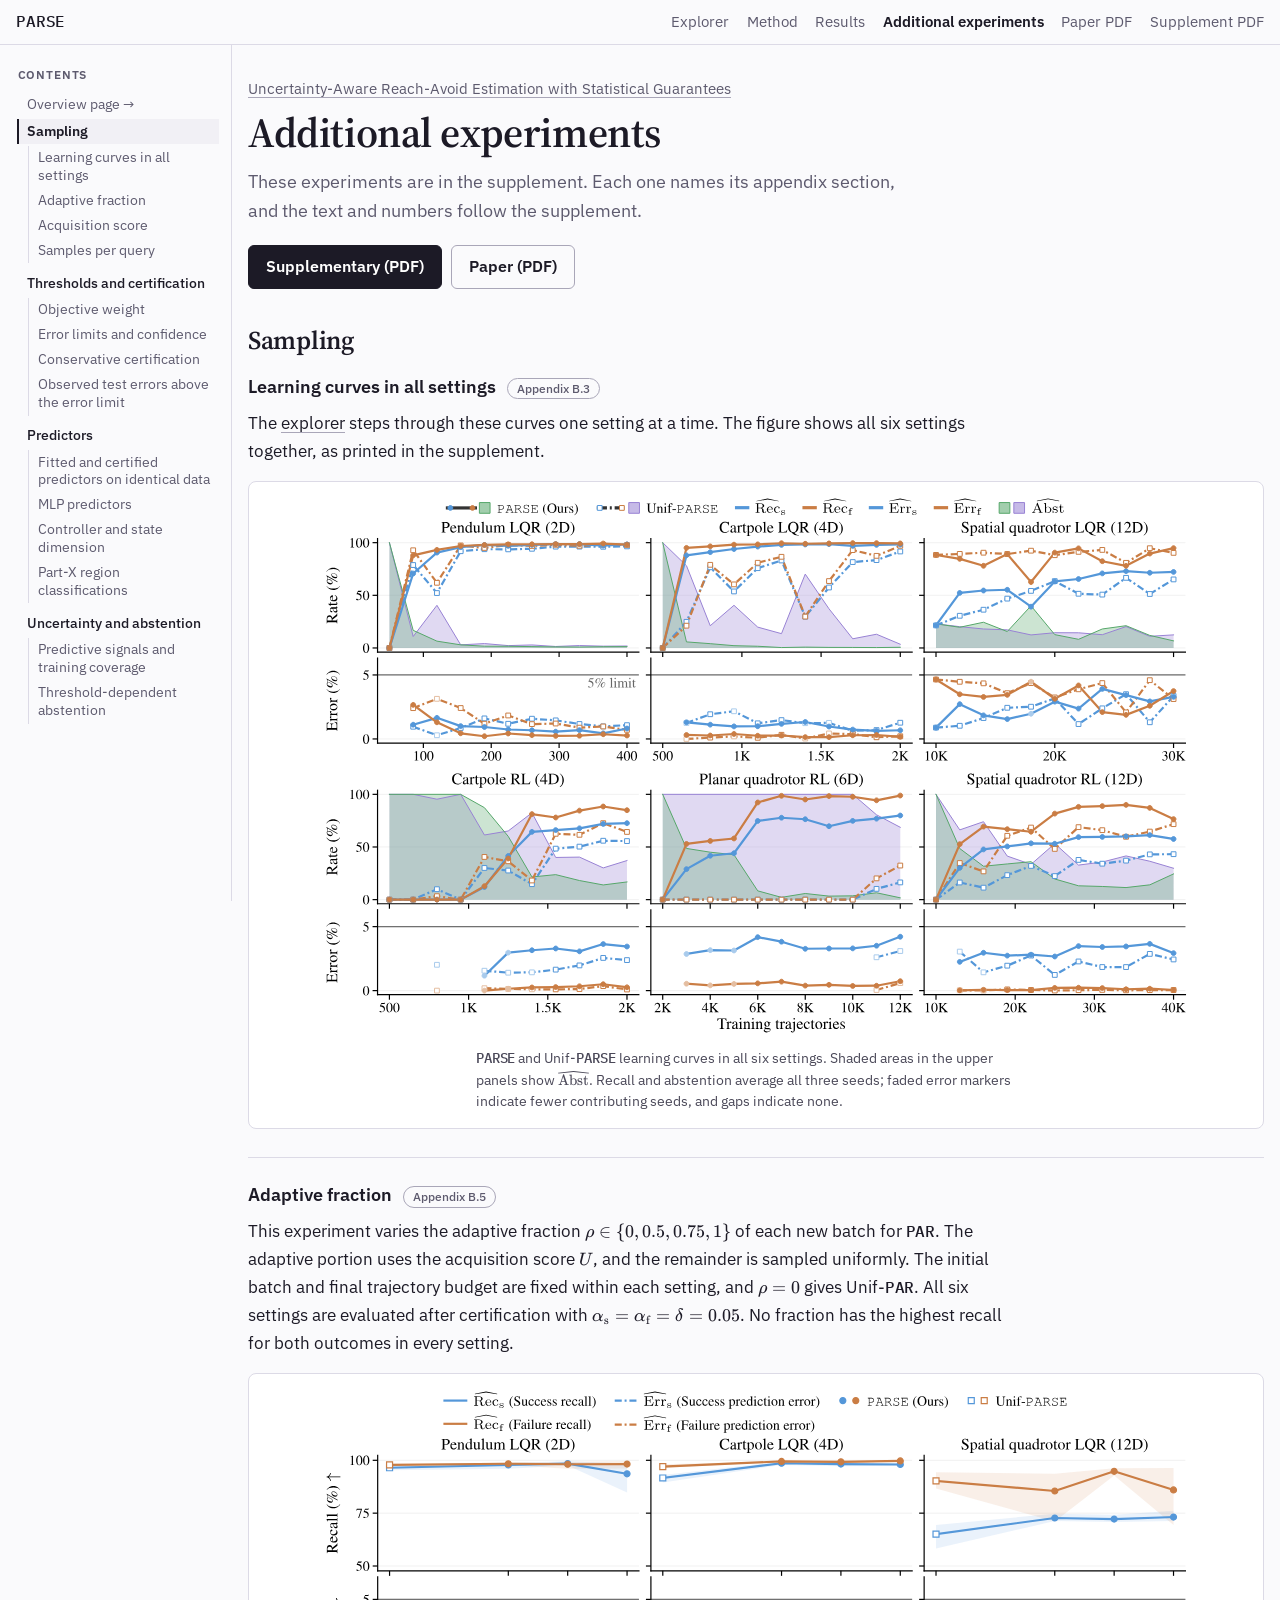
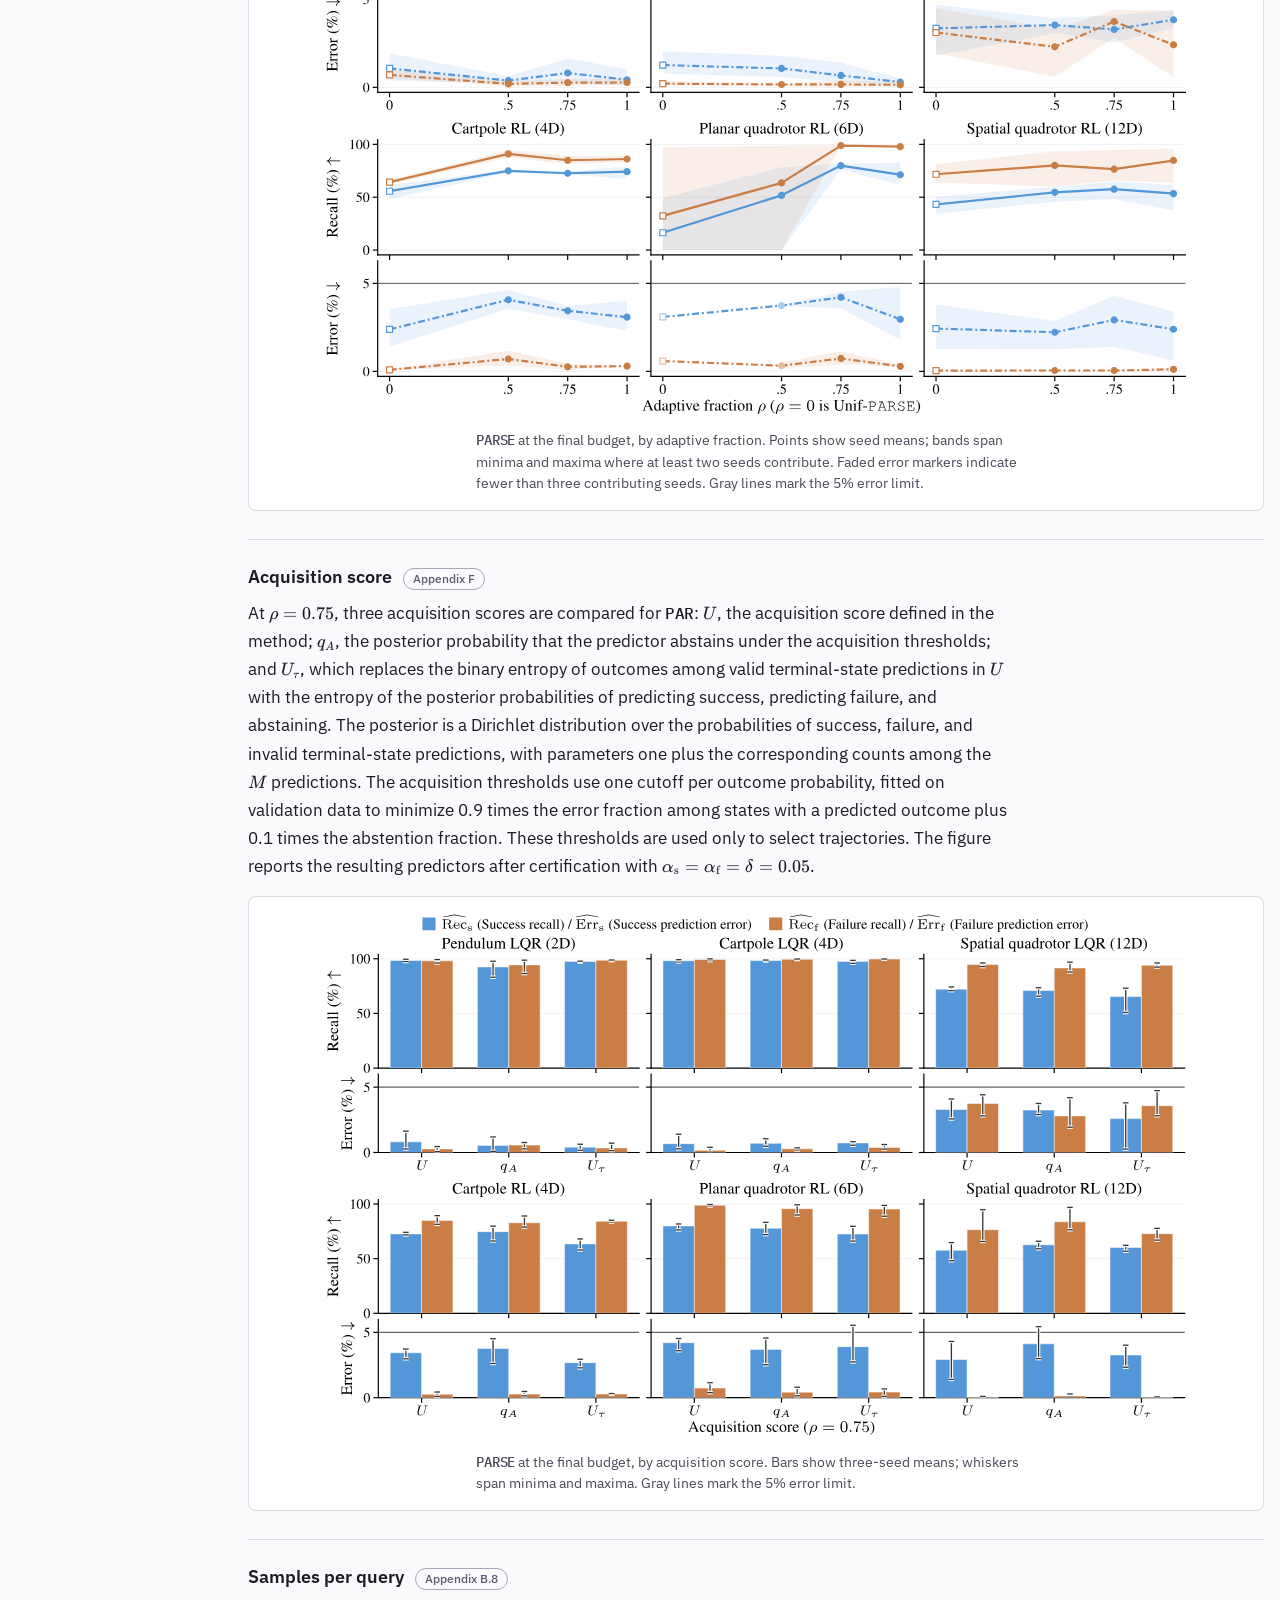
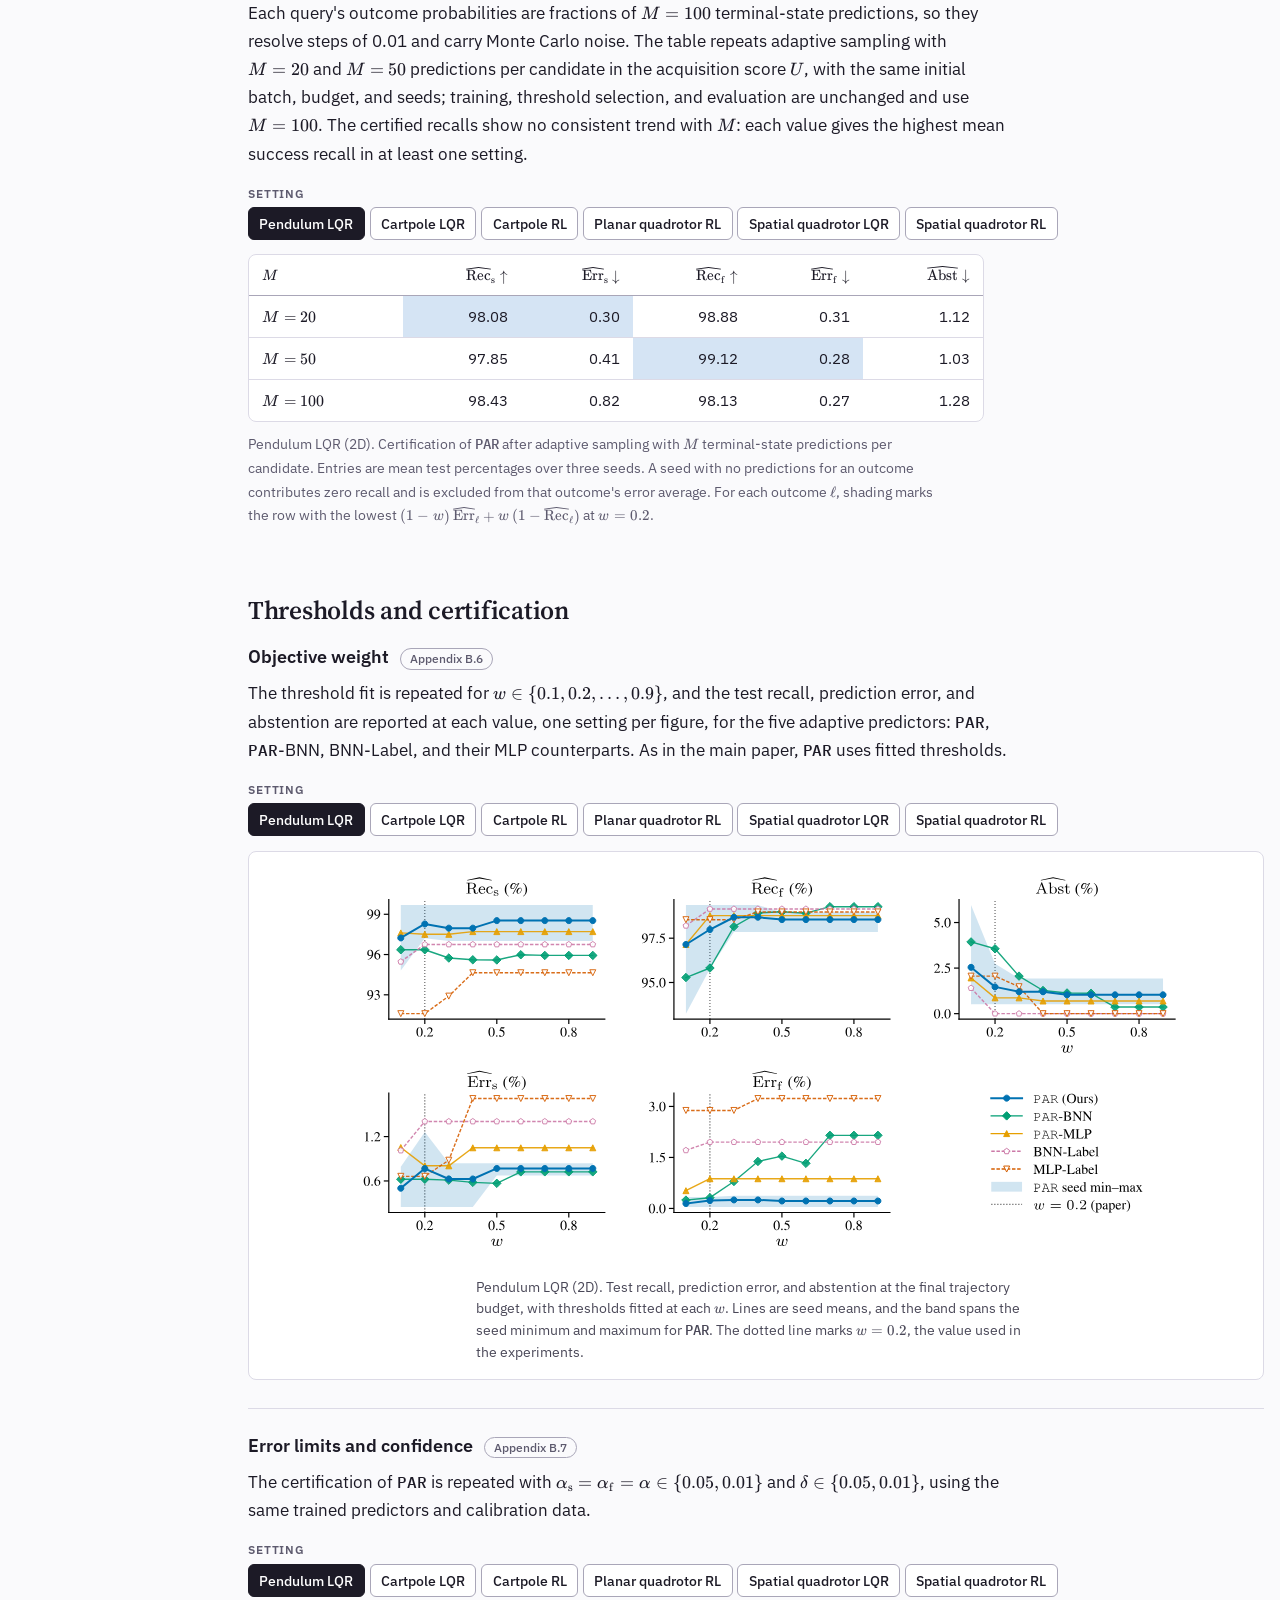
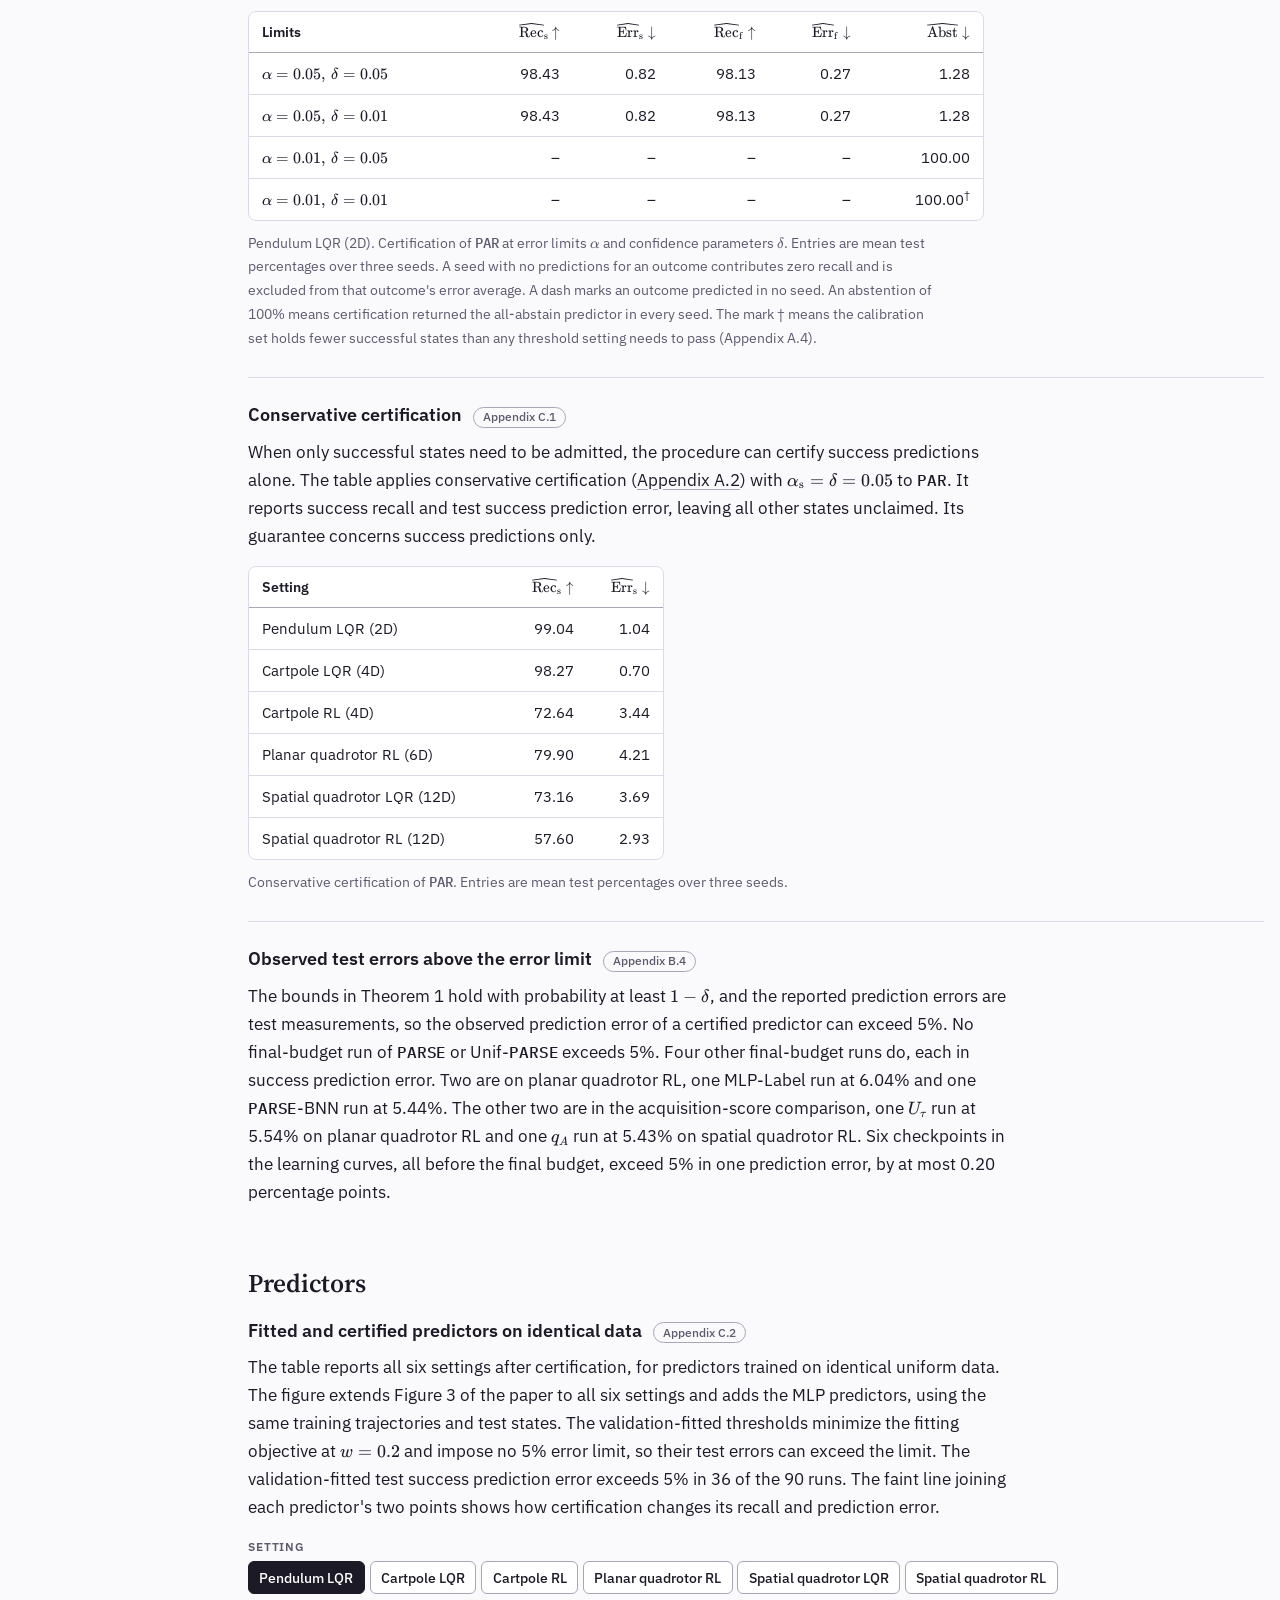
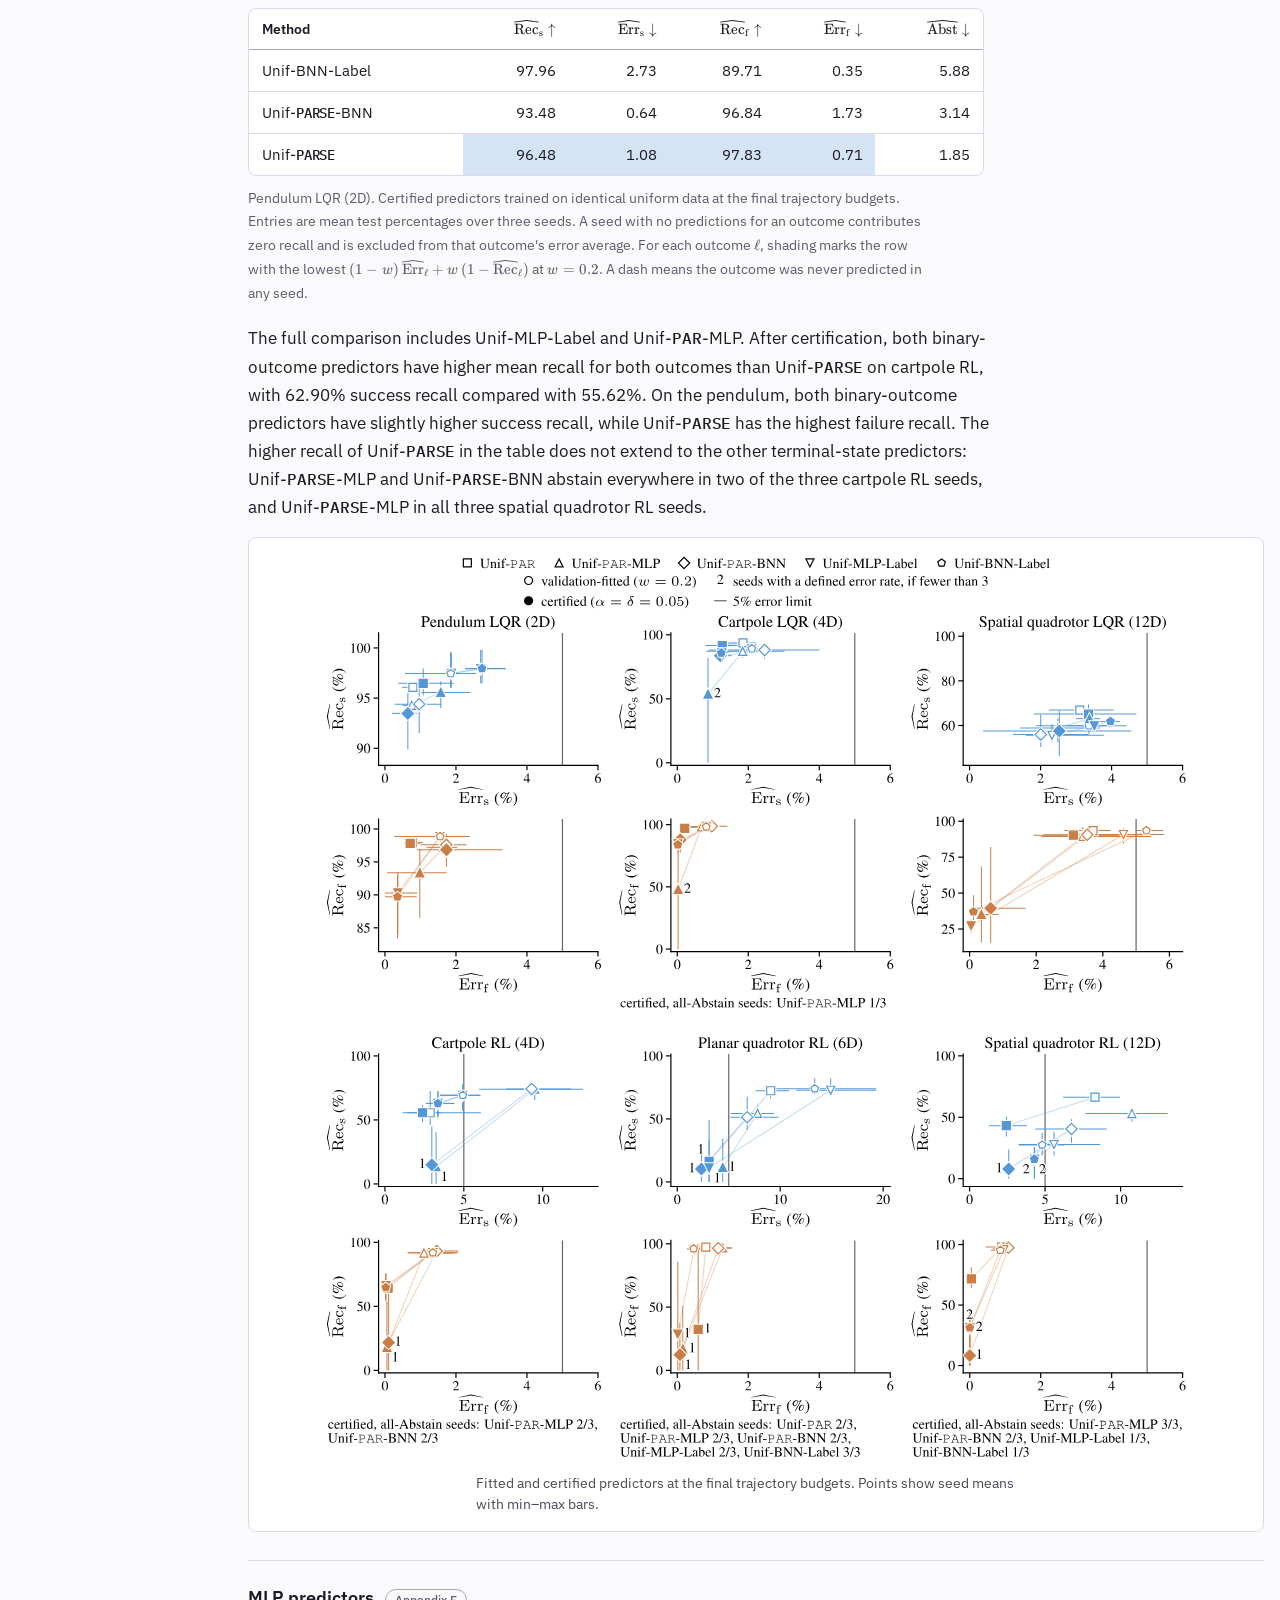
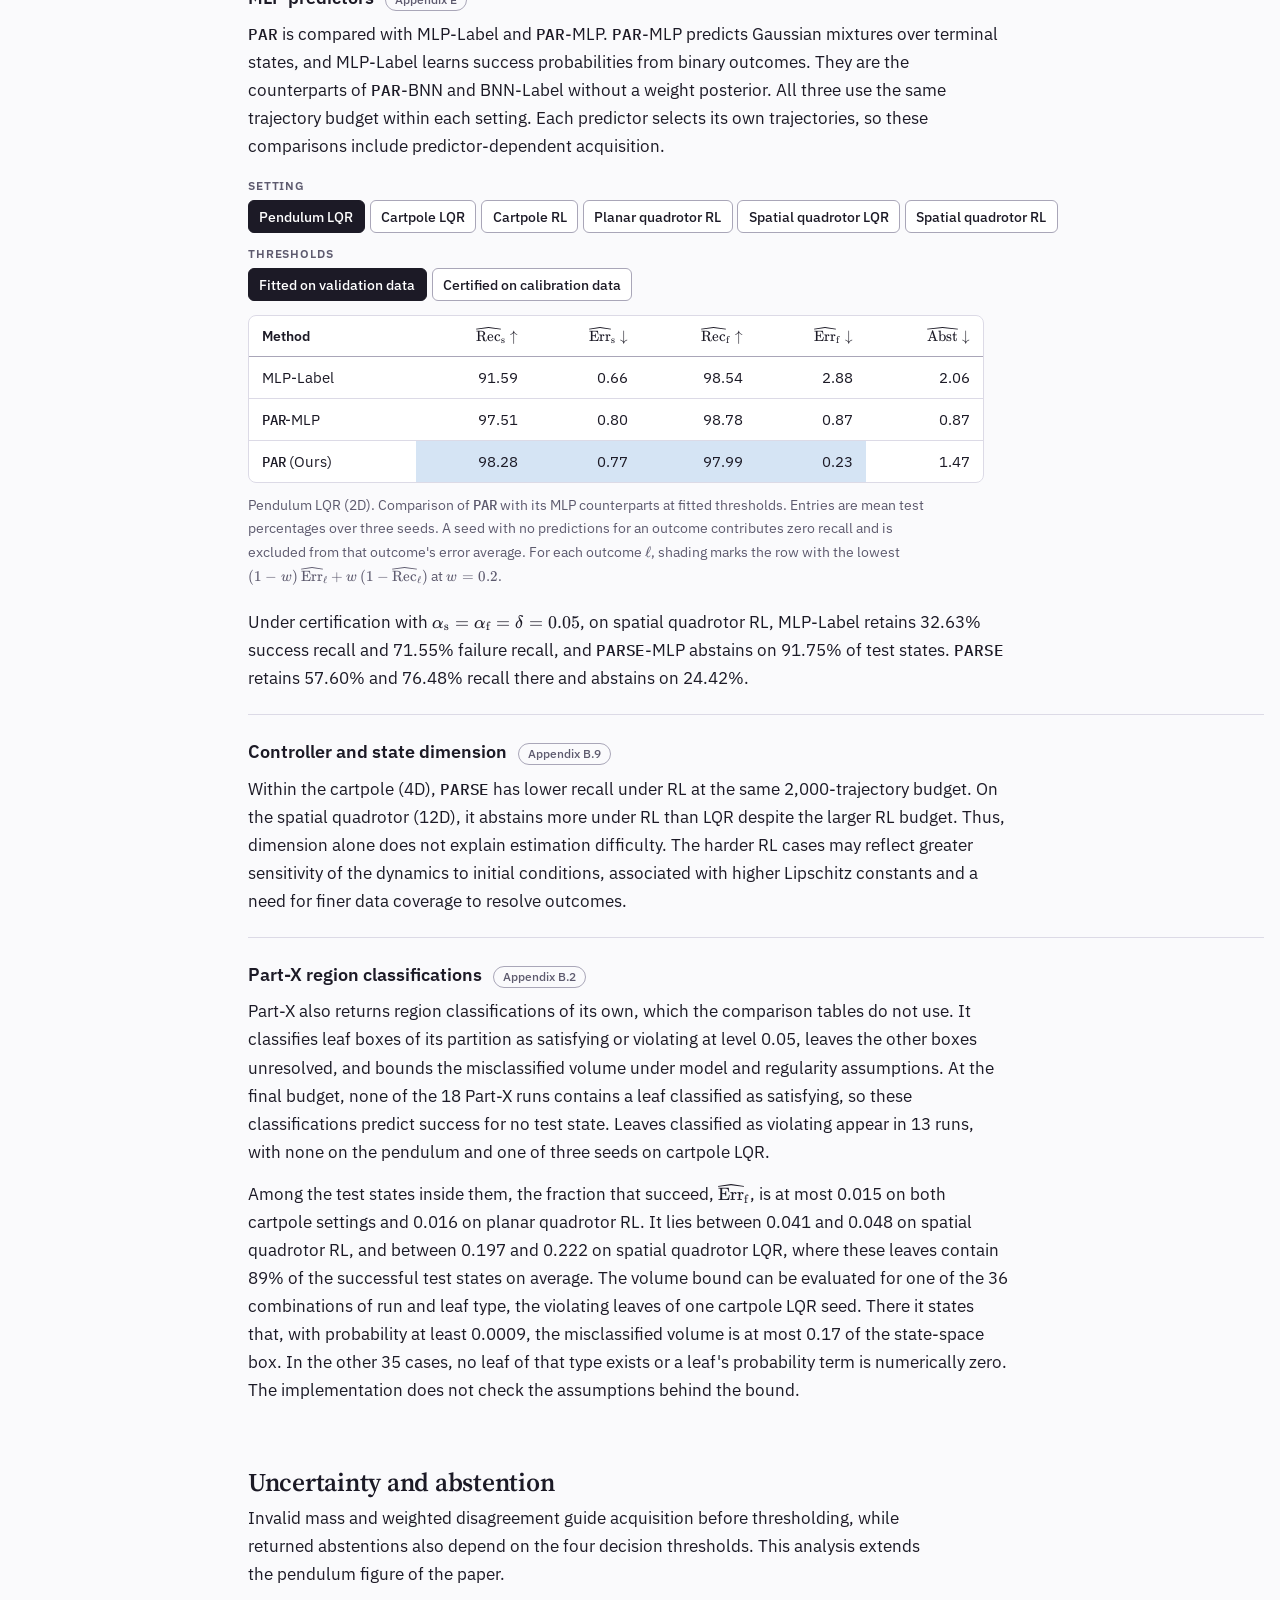
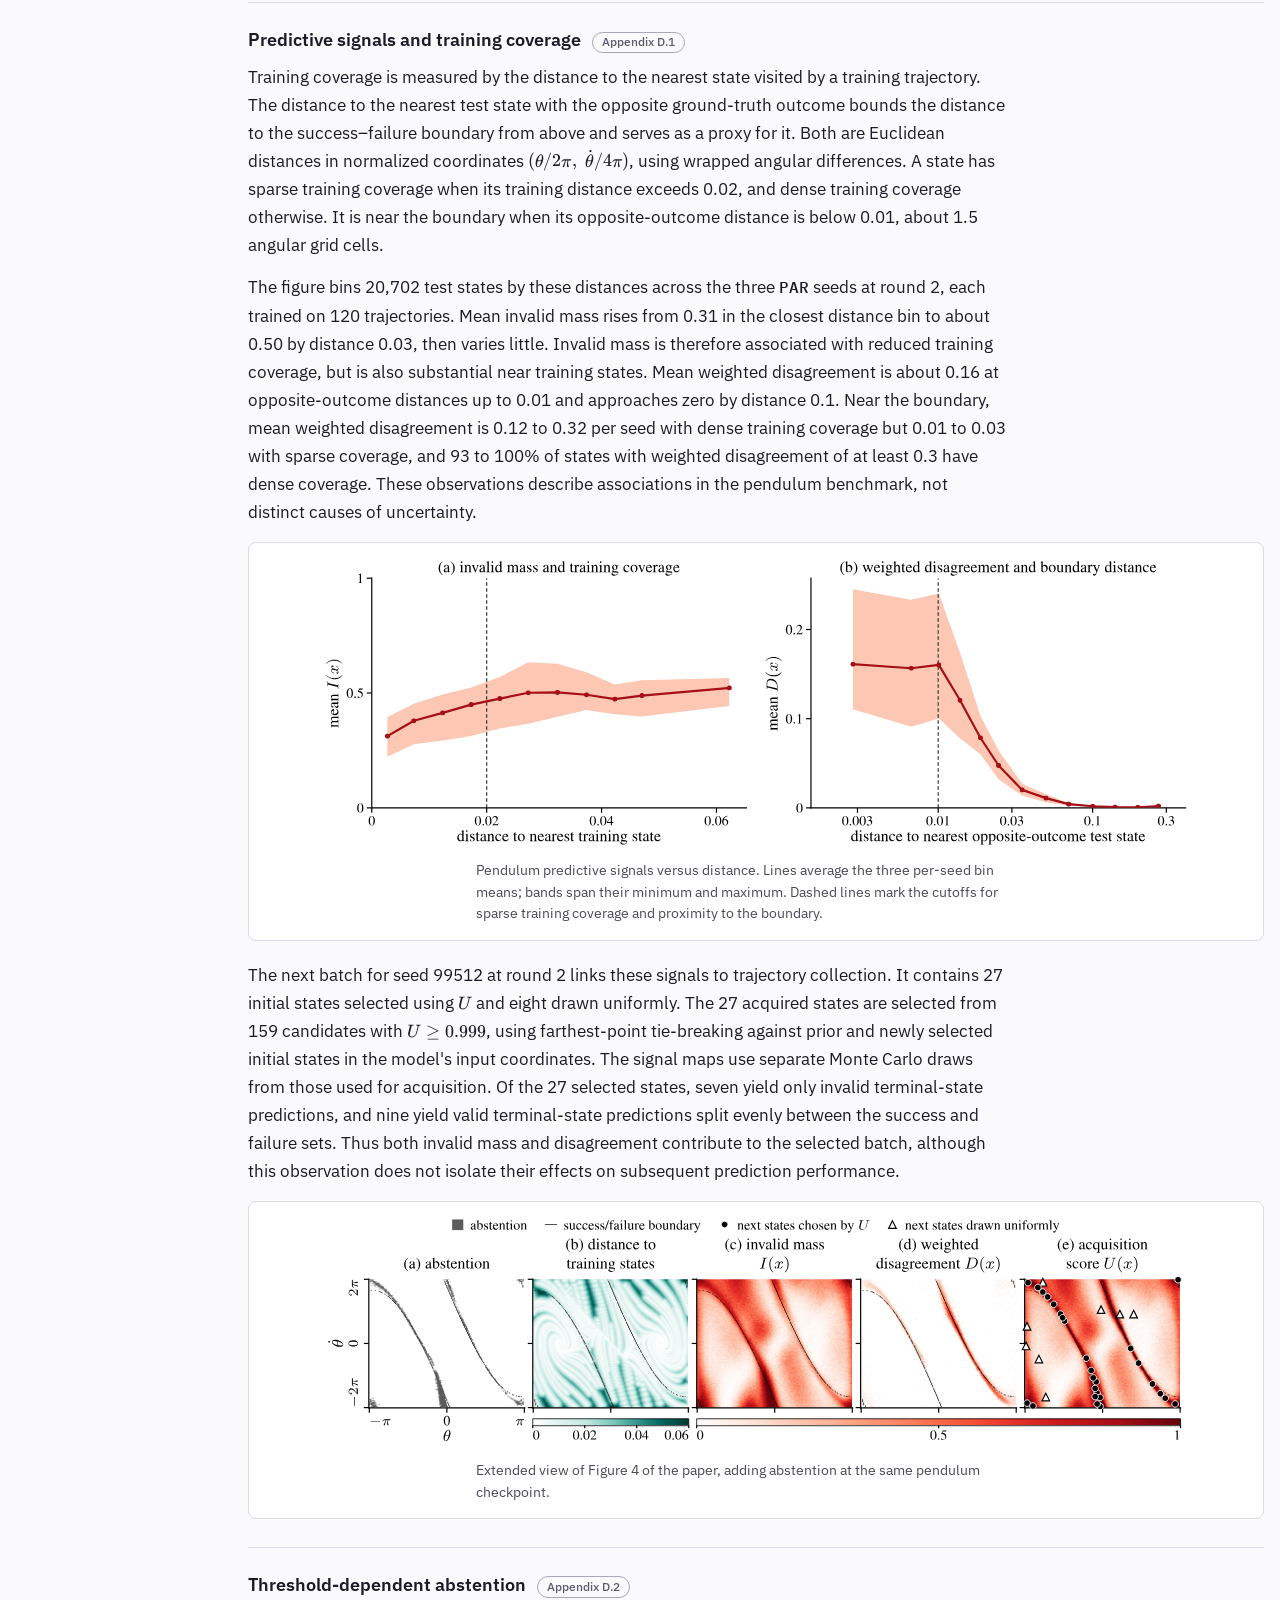
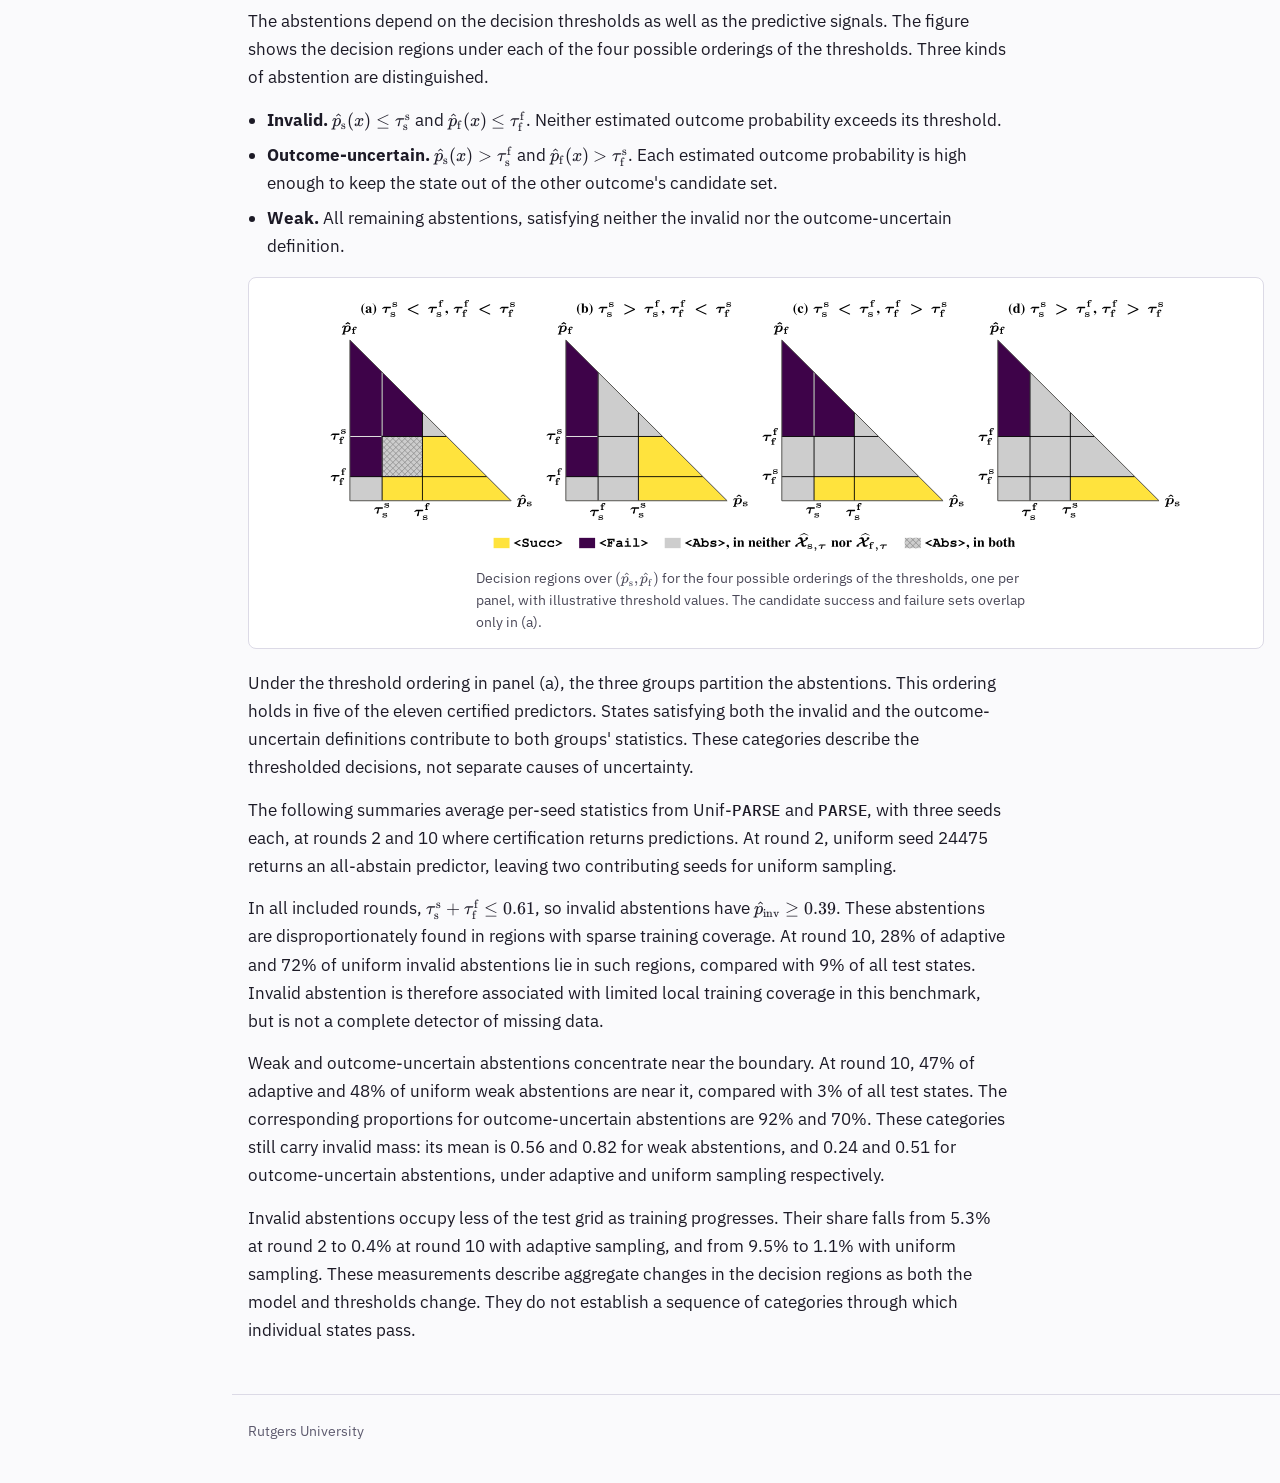
==== experiments.html @ 649b4e8a "Add the supplement's experiments on their own page, with contents navigation experiments.html holds " ====
<!doctype html>
<html lang="en">
<head>
<meta charset="utf-8">
<meta name="viewport" content="width=device-width, initial-scale=1">
<title>PARSE Additional Experiments</title>
<meta name="description" content="Experiments from the supplement of Uncertainty-Aware Reach-Avoid Estimation with Statistical Guarantees: sampling, thresholds and certification, predictors, and uncertainty analysis.">
<meta property="og:title" content="Uncertainty-Aware Reach-Avoid Estimation with Statistical Guarantees">
<meta property="og:description" content="PARSE predicts success, failure, or abstention for a controller's initial states, with finite-sample bounds on the errors among returned predictions.">
<link rel="icon" href="data:image/svg+xml,%3Csvg xmlns='http://www.w3.org/2000/svg' viewBox='0 0 32 32'%3E%3Crect width='32' height='32' fill='%233E0349'/%3E%3Cpath d='M9 0h9l5 32h-9z' fill='%23CDCDCD'/%3E%3Cpath d='M0 0h11l5 32H0z' fill='%23FFE33D'/%3E%3C/svg%3E">
<link rel="preconnect" href="https://fonts.googleapis.com">
<link rel="preconnect" href="https://fonts.gstatic.com" crossorigin>
<link rel="stylesheet" href="https://fonts.googleapis.com/css2?family=IBM+Plex+Mono:wght@400;500&family=IBM+Plex+Sans:ital,wght@0,400;0,500;0,600;1,400&family=Source+Serif+4:opsz,wght@8..60,500;8..60,600&display=swap">
<link rel="stylesheet" href="assets/vendor/katex/katex.min.css">
<link rel="stylesheet" href="assets/css/site.css">
</head>
<body>

<nav class="topnav" aria-label="Site">
  <div class="topnav-in">
    <a class="brand" href="index.html"><span class="mn">PARSE</span></a>
    <details class="toc-menu" id="toc-menu">
      <summary>Contents</summary>
      <div class="toc-pop" id="toc-pop"></div>
    </details>
    <div class="topnav-links">
      <a href="index.html#explorer">Explorer</a>
      <a href="index.html#method">Method</a>
      <a href="index.html#results">Results</a>
      <a href="experiments.html" aria-current="page">Additional experiments</a>
      <a href="assets/paper.pdf">Paper PDF</a>
      <a href="assets/supplementary.pdf">Supplement PDF</a>
    </div>
  </div>
</nav>

<div class="layout">
<aside class="toc" id="toc" aria-label="Contents">
  <p class="toc-head">Contents</p>
  <nav id="toc-nav">
    <ol class="toc-list">
      <li><a href="index.html" class="toc-out">Overview page</a></li>
      <li><a href="#g-sampling">Sampling</a>
        <ol>
          <li><a href="#x-curves">Learning curves in all settings</a></li>
          <li><a href="#x-fraction">Adaptive fraction</a></li>
          <li><a href="#x-score">Acquisition score</a></li>
          <li><a href="#x-samples">Samples per query</a></li>
        </ol>
      </li>
      <li><a href="#g-thresholds">Thresholds and certification</a>
        <ol>
          <li><a href="#x-weight">Objective weight</a></li>
          <li><a href="#x-limits">Error limits and confidence</a></li>
          <li><a href="#x-conservative">Conservative certification</a></li>
          <li><a href="#x-observed">Observed test errors above the error limit</a></li>
        </ol>
      </li>
      <li><a href="#g-predictors">Predictors</a>
        <ol>
          <li><a href="#x-identical">Fitted and certified predictors on identical data</a></li>
          <li><a href="#x-mlp">MLP predictors</a></li>
          <li><a href="#x-dimension">Controller and state dimension</a></li>
          <li><a href="#x-partx">Part-X region classifications</a></li>
        </ol>
      </li>
      <li><a href="#g-uncertainty">Uncertainty and abstention</a>
        <ol>
          <li><a href="#x-coverage">Predictive signals and training coverage</a></li>
          <li><a href="#x-abstention">Threshold-dependent abstention</a></li>
        </ol>
      </li>
    </ol>
  </nav>
</aside>
<div class="content">

<header class="hero hero-sub" id="top">
  <div class="wrap">
    <p class="crumb"><a href="index.html">Uncertainty-Aware Reach-Avoid Estimation with Statistical Guarantees</a></p>
    <h1>Additional experiments</h1>
    <p class="expansion">These experiments are in the supplement. Each one names its appendix section, and the text and numbers follow the supplement.</p>
    <p class="actions">
      <a class="btn" href="assets/supplementary.pdf">Supplementary (PDF)</a>
      <a class="btn btn-quiet" href="assets/paper.pdf">Paper (PDF)</a>
    </p>
  </div>
</header>

<main>

<section class="wrap group" id="g-sampling">
      <h2>Sampling</h2>
      <article class="exp" id="x-curves">
        <h3>Learning curves in all settings <a class="apx" href="assets/supplementary.pdf#page=6">Appendix B.3</a></h3>
        <div class="prose"><p>The <a href="index.html#explorer">explorer</a> steps through these curves one setting at a time. The figure shows all six settings together, as printed in the supplement.</p></div>
        <figure class="plate plate-wide">
          <img src="assets/figures/adaptive_learning_full.svg" alt="Six panels of learning curves, one per setting, each with recall and abstention above and prediction error below, for PARSE with solid lines and Unif-PARSE with dash-dot lines over the training trajectory budget." width="864" height="537" loading="lazy">
          <figcaption><span class="mn">PARSE</span> and Unif-<span class="mn">PARSE</span> learning curves in all six settings. Shaded areas in the upper panels show <span class="tex" data-tex="\widehat{\mathrm{Abst}}"></span>. Recall and abstention average all three seeds; faded error markers indicate fewer contributing seeds, and gaps indicate none.</figcaption>
        </figure>
      </article>
      <article class="exp" id="x-fraction">
        <h3>Adaptive fraction <a class="apx" href="assets/supplementary.pdf#page=7">Appendix B.5</a></h3>
        <div class="prose"><p>This experiment varies the adaptive fraction <span class="tex" data-tex="\rho \in \{0, 0.5, 0.75, 1\}"></span> of each new batch for <span class="mn">PAR</span>. The adaptive portion uses the acquisition score <span class="tex" data-tex="U"></span>, and the remainder is sampled uniformly. The initial batch and final trajectory budget are fixed within each setting, and <span class="tex" data-tex="\rho = 0"></span> gives Unif-<span class="mn">PAR</span>. All six settings are evaluated after certification with <span class="tex" data-tex="\alpha_{\mathrm{s}} = \alpha_{\mathrm{f}} = \delta = 0.05"></span>. No fraction has the highest recall for both outcomes in every setting.</p></div>
        <figure class="plate plate-wide">
          <img src="assets/figures/adaptive_fraction_certified.svg" alt="Six panels, one per setting, of recall and prediction error against the adaptive fraction at 0, 0.5, 0.75 and 1, for success and failure predictions." width="864" height="627" loading="lazy">
          <figcaption><span class="mn">PARSE</span> at the final budget, by adaptive fraction. Points show seed means; bands span minima and maxima where at least two seeds contribute. Faded error markers indicate fewer than three contributing seeds. Gray lines mark the 5% error limit.</figcaption>
        </figure>
      </article>
      <article class="exp" id="x-score">
        <h3>Acquisition score <a class="apx" href="assets/supplementary.pdf#page=18">Appendix F</a></h3>
        <div class="prose"><p>At <span class="tex" data-tex="\rho = 0.75"></span>, three acquisition scores are compared for <span class="mn">PAR</span>: <span class="tex" data-tex="U"></span>, the acquisition score defined in the method; <span class="tex" data-tex="q_A"></span>, the posterior probability that the predictor abstains under the acquisition thresholds; and <span class="tex" data-tex="U_\tau"></span>, which replaces the binary entropy of outcomes among valid terminal-state predictions in <span class="tex" data-tex="U"></span> with the entropy of the posterior probabilities of predicting success, predicting failure, and abstaining. The posterior is a Dirichlet distribution over the probabilities of success, failure, and invalid terminal-state predictions, with parameters one plus the corresponding counts among the <span class="tex" data-tex="M"></span> predictions. The acquisition thresholds use one cutoff per outcome probability, fitted on validation data to minimize 0.9 times the error fraction among states with a predicted outcome plus 0.1 times the abstention fraction. These thresholds are used only to select trajectories. The figure reports the resulting predictors after certification with <span class="tex" data-tex="\alpha_{\mathrm{s}} = \alpha_{\mathrm{f}} = \delta = 0.05"></span>.</p></div>
        <figure class="plate plate-wide">
          <img src="assets/figures/acquisition_strategy_certified.svg" alt="Six panels of bar charts, one per setting, of recall and prediction error for the three acquisition scores U, q_A and U_tau, for success and failure predictions." width="864" height="526" loading="lazy">
          <figcaption><span class="mn">PARSE</span> at the final budget, by acquisition score. Bars show three-seed means; whiskers span minima and maxima. Gray lines mark the 5% error limit.</figcaption>
        </figure>
      </article>
      <article class="exp" id="x-samples">
        <h3>Samples per query <a class="apx" href="assets/supplementary.pdf#page=12">Appendix B.8</a></h3>
        <div class="prose"><p>Each query's outcome probabilities are fractions of <span class="tex" data-tex="M = 100"></span> terminal-state predictions, so they resolve steps of 0.01 and carry Monte Carlo noise. The table repeats adaptive sampling with <span class="tex" data-tex="M = 20"></span> and <span class="tex" data-tex="M = 50"></span> predictions per candidate in the acquisition score <span class="tex" data-tex="U"></span>, with the same initial batch, budget, and seeds; training, threshold selection, and evaluation are unchanged and use <span class="tex" data-tex="M = 100"></span>. The certified recalls show no consistent trend with <span class="tex" data-tex="M"></span>: each value gives the highest mean success recall in at least one setting.</p></div>
        <div class="tbl" data-table="samples" hidden></div>
      </article>
</section>

<section class="wrap group" id="g-thresholds">
      <h2>Thresholds and certification</h2>
      <article class="exp" id="x-weight">
        <h3>Objective weight <a class="apx" href="assets/supplementary.pdf#page=8">Appendix B.6</a></h3>
        <div class="prose"><p>The threshold fit is repeated for <span class="tex" data-tex="w \in \{0.1, 0.2, \ldots, 0.9\}"></span>, and the test recall, prediction error, and abstention are reported at each value, one setting per figure, for the five adaptive predictors: <span class="mn">PAR</span>, <span class="mn">PAR</span>-BNN, BNN-Label, and their MLP counterparts. As in the main paper, <span class="mn">PAR</span> uses fitted thresholds.</p></div>
        <div class="figsw" id="w-fig" hidden>
          <div class="ex-controls"><div class="ctl"><span class="ctl-label" id="w-setting-label">Setting</span><div class="seg" id="w-settings" role="radiogroup" aria-labelledby="w-setting-label"></div></div></div>
          <figure class="plate plate-wide">
            <img id="w-img" src="assets/figures/w_sensitivity_pen_lqr.svg" alt="Five small panels of success recall, failure recall, abstention, success prediction error and failure prediction error against the objective weight w, with one line per predictor." width="864" height="396" loading="lazy">
            <figcaption><span id="w-cap-setting">Pendulum LQR (2D)</span>. Test recall, prediction error, and abstention at the final trajectory budget, with thresholds fitted at each <span class="tex" data-tex="w"></span>. Lines are seed means, and the band spans the seed minimum and maximum for <span class="mn">PAR</span>. The dotted line marks <span class="tex" data-tex="w = 0.2"></span>, the value used in the experiments.</figcaption>
          </figure>
        </div>
        <noscript><p class="prose">The six figures, one per setting, are in Appendix B.6 of the supplement.</p></noscript>
      </article>
      <article class="exp" id="x-limits">
        <h3>Error limits and confidence <a class="apx" href="assets/supplementary.pdf#page=12">Appendix B.7</a></h3>
        <div class="prose"><p>The certification of <span class="mn">PAR</span> is repeated with <span class="tex" data-tex="\alpha_{\mathrm{s}} = \alpha_{\mathrm{f}} = \alpha \in \{0.05, 0.01\}"></span> and <span class="tex" data-tex="\delta \in \{0.05, 0.01\}"></span>, using the same trained predictors and calibration data.</p></div>
        <div class="tbl" data-table="limits" hidden></div>
      </article>
      <article class="exp" id="x-conservative">
        <h3>Conservative certification <a class="apx" href="assets/supplementary.pdf#page=13">Appendix C.1</a></h3>
        <div class="prose"><p>When only successful states need to be admitted, the procedure can certify success predictions alone. The table applies conservative certification (<a href="assets/supplementary.pdf#page=1">Appendix A.2</a>) with <span class="tex" data-tex="\alpha_{\mathrm{s}} = \delta = 0.05"></span> to <span class="mn">PAR</span>. It reports success recall and test success prediction error, leaving all other states unclaimed. Its guarantee concerns success predictions only.</p></div>
        <div class="tbl tbl-narrow" id="cons-tbl" hidden>
          <div class="tbl-scroll"><table id="cons-table"></table></div>
          <p class="tbl-cap">Conservative certification of <span class="mn">PAR</span>. Entries are mean test percentages over three seeds.</p>
        </div>
      </article>
      <article class="exp" id="x-observed">
        <h3>Observed test errors above the error limit <a class="apx" href="assets/supplementary.pdf#page=7">Appendix B.4</a></h3>
        <div class="prose"><p>The bounds in Theorem 1 hold with probability at least <span class="tex" data-tex="1 - \delta"></span>, and the reported prediction errors are test measurements, so the observed prediction error of a certified predictor can exceed 5%. No final-budget run of <span class="mn">PARSE</span> or Unif-<span class="mn">PARSE</span> exceeds 5%. Four other final-budget runs do, each in success prediction error. Two are on planar quadrotor RL, one MLP-Label run at 6.04% and one <span class="mn">PARSE</span>-BNN run at 5.44%. The other two are in the acquisition-score comparison, one <span class="tex" data-tex="U_\tau"></span> run at 5.54% on planar quadrotor RL and one <span class="tex" data-tex="q_A"></span> run at 5.43% on spatial quadrotor RL. Six checkpoints in the learning curves, all before the final budget, exceed 5% in one prediction error, by at most 0.20 percentage points.</p></div>
      </article>
</section>

<section class="wrap group" id="g-predictors">
      <h2>Predictors</h2>
      <article class="exp" id="x-identical">
        <h3>Fitted and certified predictors on identical data <a class="apx" href="assets/supplementary.pdf#page=13">Appendix C.2</a></h3>
        <div class="prose"><p>The table reports all six settings after certification, for predictors trained on identical uniform data. The figure extends Figure 3 of the paper to all six settings and adds the MLP predictors, using the same training trajectories and test states. The validation-fitted thresholds minimize the fitting objective at <span class="tex" data-tex="w = 0.2"></span> and impose no 5% error limit, so their test errors can exceed the limit. The validation-fitted test success prediction error exceeds 5% in 36 of the 90 runs. The faint line joining each predictor's two points shows how certification changes its recall and prediction error.</p></div>
        <div class="tbl" data-table="identical" hidden></div>
        <div class="prose"><p>The full comparison includes Unif-MLP-Label and Unif-<span class="mn">PAR</span>-MLP. After certification, both binary-outcome predictors have higher mean recall for both outcomes than Unif-<span class="mn">PARSE</span> on cartpole RL, with 62.90% success recall compared with 55.62%. On the pendulum, both binary-outcome predictors have slightly higher success recall, while Unif-<span class="mn">PARSE</span> has the highest failure recall. The higher recall of Unif-<span class="mn">PARSE</span> in the table does not extend to the other terminal-state predictors: Unif-<span class="mn">PARSE</span>-MLP and Unif-<span class="mn">PARSE</span>-BNN abstain everywhere in two of the three cartpole RL seeds, and Unif-<span class="mn">PARSE</span>-MLP in all three spatial quadrotor RL seeds.</p></div>
        <figure class="plate plate-wide">
          <img src="assets/figures/predictor_comparison_uniform.svg" alt="Twelve scatter panels, two per setting, of recall against prediction error for success and failure predictions, for five predictors trained on uniform data, each at validation-fitted and certified thresholds with a faint line joining the two points." width="864" height="906" loading="lazy">
          <figcaption>Fitted and certified predictors at the final trajectory budgets. Points show seed means with min–max bars.</figcaption>
        </figure>
      </article>
      <article class="exp" id="x-mlp">
        <h3>MLP predictors <a class="apx" href="assets/supplementary.pdf#page=17">Appendix E</a></h3>
        <div class="prose"><p><span class="mn">PAR</span> is compared with MLP-Label and <span class="mn">PAR</span>-MLP. <span class="mn">PAR</span>-MLP predicts Gaussian mixtures over terminal states, and MLP-Label learns success probabilities from binary outcomes. They are the counterparts of <span class="mn">PAR</span>-BNN and BNN-Label without a weight posterior. All three use the same trajectory budget within each setting. Each predictor selects its own trajectories, so these comparisons include predictor-dependent acquisition.</p></div>
        <div class="tbl" data-table="mlp" hidden></div>
        <div class="prose"><p>Under certification with <span class="tex" data-tex="\alpha_{\mathrm{s}} = \alpha_{\mathrm{f}} = \delta = 0.05"></span>, on spatial quadrotor RL, MLP-Label retains 32.63% success recall and 71.55% failure recall, and <span class="mn">PARSE</span>-MLP abstains on 91.75% of test states. <span class="mn">PARSE</span> retains 57.60% and 76.48% recall there and abstains on 24.42%.</p></div>
      </article>
      <article class="exp" id="x-dimension">
        <h3>Controller and state dimension <a class="apx" href="assets/supplementary.pdf#page=12">Appendix B.9</a></h3>
        <div class="prose"><p>Within the cartpole (4D), <span class="mn">PARSE</span> has lower recall under RL at the same 2,000-trajectory budget. On the spatial quadrotor (12D), it abstains more under RL than LQR despite the larger RL budget. Thus, dimension alone does not explain estimation difficulty. The harder RL cases may reflect greater sensitivity of the dynamics to initial conditions, associated with higher Lipschitz constants and a need for finer data coverage to resolve outcomes.</p></div>
      </article>
      <article class="exp" id="x-partx">
        <h3>Part-X region classifications <a class="apx" href="assets/supplementary.pdf#page=6">Appendix B.2</a></h3>
        <div class="prose"><p>Part-X also returns region classifications of its own, which the comparison tables do not use. It classifies leaf boxes of its partition as satisfying or violating at level 0.05, leaves the other boxes unresolved, and bounds the misclassified volume under model and regularity assumptions. At the final budget, none of the 18 Part-X runs contains a leaf classified as satisfying, so these classifications predict success for no test state. Leaves classified as violating appear in 13 runs, with none on the pendulum and one of three seeds on cartpole LQR.</p><p>Among the test states inside them, the fraction that succeed, <span class="tex" data-tex="\widehat{\mathrm{Err}}_{\mathrm{f}}"></span>, is at most 0.015 on both cartpole settings and 0.016 on planar quadrotor RL. It lies between 0.041 and 0.048 on spatial quadrotor RL, and between 0.197 and 0.222 on spatial quadrotor LQR, where these leaves contain 89% of the successful test states on average. The volume bound can be evaluated for one of the 36 combinations of run and leaf type, the violating leaves of one cartpole LQR seed. There it states that, with probability at least 0.0009, the misclassified volume is at most 0.17 of the state-space box. In the other 35 cases, no leaf of that type exists or a leaf's probability term is numerically zero. The implementation does not check the assumptions behind the bound.</p></div>
      </article>
</section>

<section class="wrap group" id="g-uncertainty">
      <h2>Uncertainty and abstention</h2>
      <div class="prose"><p>Invalid mass and weighted disagreement guide acquisition before thresholding, while returned abstentions also depend on the four decision thresholds. This analysis extends the pendulum figure of the paper.</p></div>
      <article class="exp" id="x-coverage">
        <h3>Predictive signals and training coverage <a class="apx" href="assets/supplementary.pdf#page=15">Appendix D.1</a></h3>
        <div class="prose"><p>Training coverage is measured by the distance to the nearest state visited by a training trajectory. The distance to the nearest test state with the opposite ground-truth outcome bounds the distance to the success–failure boundary from above and serves as a proxy for it. Both are Euclidean distances in normalized coordinates <span class="tex" data-tex="(\theta/2\pi,\ \dot{\theta}/4\pi)"></span>, using wrapped angular differences. A state has sparse training coverage when its training distance exceeds 0.02, and dense training coverage otherwise. It is near the boundary when its opposite-outcome distance is below 0.01, about 1.5 angular grid cells.</p><p>The figure bins 20,702 test states by these distances across the three <span class="mn">PAR</span> seeds at round 2, each trained on 120 trajectories. Mean invalid mass rises from 0.31 in the closest distance bin to about 0.50 by distance 0.03, then varies little. Invalid mass is therefore associated with reduced training coverage, but is also substantial near training states. Mean weighted disagreement is about 0.16 at opposite-outcome distances up to 0.01 and approaches zero by distance 0.1. Near the boundary, mean weighted disagreement is 0.12 to 0.32 per seed with dense training coverage but 0.01 to 0.03 with sparse coverage, and 93 to 100% of states with weighted disagreement of at least 0.3 have dense coverage. These observations describe associations in the pendulum benchmark, not distinct causes of uncertainty.</p></div>
        <figure class="plate plate-wide">
          <img src="assets/figures/pendulum_signals_vs_distance.svg" alt="Two line charts. Left: mean invalid mass against distance to the nearest training state, rising from about 0.31 to about 0.5. Right: mean weighted disagreement against distance to the nearest opposite-outcome test state, falling from about 0.16 to zero." width="864" height="288" loading="lazy">
          <figcaption>Pendulum predictive signals versus distance. Lines average the three per-seed bin means; bands span their minimum and maximum. Dashed lines mark the cutoffs for sparse training coverage and proximity to the boundary.</figcaption>
        </figure>
        <div class="prose"><p>The next batch for seed 99512 at round 2 links these signals to trajectory collection. It contains 27 initial states selected using <span class="tex" data-tex="U"></span> and eight drawn uniformly. The 27 acquired states are selected from 159 candidates with <span class="tex" data-tex="U \ge 0.999"></span>, using farthest-point tie-breaking against prior and newly selected initial states in the model's input coordinates. The signal maps use separate Monte Carlo draws from those used for acquisition. Of the 27 selected states, seven yield only invalid terminal-state predictions, and nine yield valid terminal-state predictions split evenly between the success and failure sets. Thus both invalid mass and disagreement contribute to the selected batch, although this observation does not isolate their effects on subsequent prediction performance.</p></div>
        <figure class="plate plate-wide">
          <img src="assets/figures/pendulum_coverage_acquisition_1x5.svg" alt="Five maps of the pendulum state space at one checkpoint: abstention, distance to training states, invalid mass, weighted disagreement, and the acquisition score with the next selected initial states." width="864" height="229" loading="lazy">
          <figcaption>Extended view of Figure 4 of the paper, adding abstention at the same pendulum checkpoint.</figcaption>
        </figure>
      </article>
      <article class="exp" id="x-abstention">
        <h3>Threshold-dependent abstention <a class="apx" href="assets/supplementary.pdf#page=16">Appendix D.2</a></h3>
        <div class="prose"><p>The abstentions depend on the decision thresholds as well as the predictive signals. The figure shows the decision regions under each of the four possible orderings of the thresholds. Three kinds of abstention are distinguished.</p></div>
        <ul class="defs">
          <li><strong>Invalid.</strong> <span class="tex" data-tex="\hat{p}_{\mathrm{s}}(x) \le \tau^{\mathrm{s}}_{\mathrm{s}}"></span> and <span class="tex" data-tex="\hat{p}_{\mathrm{f}}(x) \le \tau^{\mathrm{f}}_{\mathrm{f}}"></span>. Neither estimated outcome probability exceeds its threshold.</li>
          <li><strong>Outcome-uncertain.</strong> <span class="tex" data-tex="\hat{p}_{\mathrm{s}}(x) > \tau^{\mathrm{f}}_{\mathrm{s}}"></span> and <span class="tex" data-tex="\hat{p}_{\mathrm{f}}(x) > \tau^{\mathrm{s}}_{\mathrm{f}}"></span>. Each estimated outcome probability is high enough to keep the state out of the other outcome's candidate set.</li>
          <li><strong>Weak.</strong> All remaining abstentions, satisfying neither the invalid nor the outcome-uncertain definition.</li>
        </ul>
        <figure class="plate plate-wide">
          <img src="assets/figures/abstention_triangle.svg" alt="Four triangular diagrams over the estimated success and failure probabilities, one per ordering of the thresholds, with regions coloured as success, failure, and abstention." width="863" height="262" loading="lazy">
          <figcaption>Decision regions over <span class="tex" data-tex="(\hat{p}_{\mathrm{s}}, \hat{p}_{\mathrm{f}})"></span> for the four possible orderings of the thresholds, one per panel, with illustrative threshold values. The candidate success and failure sets overlap only in (a).</figcaption>
        </figure>
        <div class="prose"><p>Under the threshold ordering in panel (a), the three groups partition the abstentions. This ordering holds in five of the eleven certified predictors. States satisfying both the invalid and the outcome-uncertain definitions contribute to both groups' statistics. These categories describe the thresholded decisions, not separate causes of uncertainty.</p><p>The following summaries average per-seed statistics from Unif-<span class="mn">PARSE</span> and <span class="mn">PARSE</span>, with three seeds each, at rounds 2 and 10 where certification returns predictions. At round 2, uniform seed 24475 returns an all-abstain predictor, leaving two contributing seeds for uniform sampling.</p><p>In all included rounds, <span class="tex" data-tex="\tau^{\mathrm{s}}_{\mathrm{s}} + \tau^{\mathrm{f}}_{\mathrm{f}} \le 0.61"></span>, so invalid abstentions have <span class="tex" data-tex="\hat{p}_{\mathrm{inv}} \ge 0.39"></span>. These abstentions are disproportionately found in regions with sparse training coverage. At round 10, 28% of adaptive and 72% of uniform invalid abstentions lie in such regions, compared with 9% of all test states. Invalid abstention is therefore associated with limited local training coverage in this benchmark, but is not a complete detector of missing data.</p><p>Weak and outcome-uncertain abstentions concentrate near the boundary. At round 10, 47% of adaptive and 48% of uniform weak abstentions are near it, compared with 3% of all test states. The corresponding proportions for outcome-uncertain abstentions are 92% and 70%. These categories still carry invalid mass: its mean is 0.56 and 0.82 for weak abstentions, and 0.24 and 0.51 for outcome-uncertain abstentions, under adaptive and uniform sampling respectively.</p><p>Invalid abstentions occupy less of the test grid as training progresses. Their share falls from 5.3% at round 2 to 0.4% at round 10 with adaptive sampling, and from 9.5% to 1.1% with uniform sampling. These measurements describe aggregate changes in the decision regions as both the model and thresholds change. They do not establish a sequence of categories through which individual states pass.</p></div>
      </article>
</section>

</main>

<footer class="foot">
  <div class="wrap">
    <p>Rutgers University</p>
  </div>
</footer>
</div>
</div>

<script src="assets/vendor/katex/katex.min.js"></script>
<script src="assets/explorer/data.js"></script>
<script src="assets/js/site.js"></script>
</body>
</html>
---- assets/css/site.css ----
/* Layout: a contents rail on wide screens, then one reading column for prose and a wider one for the explorer,
   figures and tables. Sections follow the paper, then the supplement's experiments by topic.
   Colour means data only. The page itself is ink on a cool near-white (or the reverse); the paper's map
   fills and line colours are the only hues, so nothing in the interface can be mistaken for an outcome. */
:root {
  --bg: #fafafc;
  --band: #f1f0f5;
  --surface: #ffffff;
  --ink: #1c1a26;
  --muted: #5d5a6e;
  --rule: #dcdae6;
  --rule-strong: #a9a6b8;
  --accent: #1c1a26;         /* controls and links use ink */
  --accent-ink: #ffffff;
  --focus: #2f6fd0;
  --plate: #ffffff;          /* paper figures and map legends keep a white plate in both themes */
  --plate-ink: #1c1a26;
  --plate-muted: #4a4858;
  --map-ground: #e9e8ef;     /* behind cells that are not drawn */
  --nav-h: 2.75rem;
  --budget-h: 5rem;         /* height of the sticky slider card, set by the script */

  /* data colours, as in the paper's figures (scripts/common.py LINE and FILL) */
  --c-success: #3f84cc;
  --c-failure: #b96a31;
  --c-abst: #77747f;
  --m-tp: #FFE33D;
  --m-tn: #3E0349;
  --m-fp: #00AE70;
  --m-fn: #215D81;
  --m-abs: #CDCDCD;
  --m-line: #000000;

  --serif: "Source Serif 4", "Iowan Old Style", "Palatino Linotype", Palatino, Georgia, serif;
  --sans: "IBM Plex Sans", "Segoe UI", system-ui, -apple-system, "Helvetica Neue", Arial, sans-serif;
  --mono: "IBM Plex Mono", ui-monospace, "SFMono-Regular", Menlo, Consolas, monospace;
  --measure: 68ch;
}
@media (prefers-color-scheme: dark) {
  :root:not([data-theme="light"]) {
    --bg: #15141b;
    --band: #1b1a23;
    --surface: #22212c;
    --ink: #edecf3;
    --muted: #a7a4b6;
    --rule: #34323f;
    --rule-strong: #6a6779;
    --accent: #edecf3;
    --accent-ink: #15141b;
    --focus: #8db8ff;
    --map-ground: #2b2a35;
    --c-success: #6aa8e6;
    --c-failure: #dc9560;
    --c-abst: #a3a0ad;
    color-scheme: dark;
  }
}
:root[data-theme="dark"] {
  --bg: #15141b;
  --band: #1b1a23;
  --surface: #22212c;
  --ink: #edecf3;
  --muted: #a7a4b6;
  --rule: #34323f;
  --rule-strong: #6a6779;
  --accent: #edecf3;
  --accent-ink: #15141b;
  --focus: #8db8ff;
  --map-ground: #2b2a35;
  --c-success: #6aa8e6;
  --c-failure: #dc9560;
  --c-abst: #a3a0ad;
  color-scheme: dark;
}

* { box-sizing: border-box; }
html { scroll-behavior: smooth; scroll-padding-top: 3.75rem; }
@media (prefers-reduced-motion: reduce) { html { scroll-behavior: auto; } }
body {
  margin: 0;
  background: var(--bg);
  color: var(--ink);
  font: 400 1.0625rem/1.65 var(--sans);
  -webkit-text-size-adjust: 100%;
}
img { max-width: 100%; height: auto; }
[hidden] { display: none !important; }
a { color: var(--ink); text-decoration-color: var(--rule-strong); text-underline-offset: 0.18em; }
a:hover { text-decoration-color: currentColor; }
:focus-visible { outline: 2px solid var(--focus); outline-offset: 2px; border-radius: 3px; }

.wrap {
  max-width: 68rem;
  margin-inline: auto;
  padding-left: max(16px, env(safe-area-inset-left, 0px));
  padding-right: max(16px, env(safe-area-inset-right, 0px));
}
.prose > p, .prose > h2, .prose > h3 { max-width: var(--measure); }
section { padding-block: 2.25rem; }
.band { background: var(--band); border-block: 1px solid var(--rule); }

h1, h2 { font-family: var(--serif); font-weight: 600; text-wrap: balance; letter-spacing: -0.01em; }
h1 { font-size: clamp(1.7rem, 1.1rem + 2.3vw, 2.6rem); line-height: 1.15; margin: 0 0 0.6rem; }
h1 .nb { white-space: nowrap; }
h2 { font-size: 1.6rem; line-height: 1.2; margin: 0 0 0.75rem; }
h3 { font: 600 1rem/1.35 var(--sans); margin: 0 0 0.35rem; }
p { margin: 0 0 0.9rem; }
sup { line-height: 0; }
.mn { font-family: var(--mono); font-size: 0.95em; font-weight: 500; letter-spacing: -0.01em; }
.tex { white-space: nowrap; }
.katex { font-size: 1.04em; }
.num { font-variant-numeric: tabular-nums; }

/* ---------------------------------------------------------------- top bar and header */
.topnav {
  position: sticky; top: 0; z-index: 20;
  background: color-mix(in srgb, var(--bg) 92%, transparent);
  backdrop-filter: blur(8px);
  border-bottom: 1px solid var(--rule);
}
.topnav-in {
  display: flex; align-items: center; gap: 1rem; min-height: var(--nav-h);
  padding-left: max(16px, env(safe-area-inset-left, 0px)); padding-right: max(16px, env(safe-area-inset-right, 0px));
}
.brand { color: var(--ink); text-decoration: none; font-size: 1.05rem; }
.topnav-links { display: flex; gap: 0.25rem 1.1rem; flex-wrap: wrap; justify-content: flex-end; font-size: 0.92rem; margin-left: auto; }
.topnav-links a { color: var(--muted); text-decoration: none; padding-block: 0.3rem; }
.topnav-links a:hover { color: var(--ink); }

/* ---------------------------------------------------------------- contents */
.layout { display: block; }
.content { min-width: 0; }
.toc { display: none; }
.toc-head { font-size: 0.75rem; letter-spacing: 0.07em; text-transform: uppercase; color: var(--muted); font-weight: 600; margin: 0 0 0.5rem; }
.toc-list, .toc-list ol { list-style: none; margin: 0; padding: 0; }
.toc-list > li { margin-bottom: 0.1rem; }
.toc-list ol { margin: 0.1rem 0 0.5rem 0.65rem; border-left: 1px solid var(--rule); }
.toc-list a {
  display: block; padding: 0.22rem 0.5rem; color: var(--muted); text-decoration: none; line-height: 1.3;
  border-left: 2px solid transparent; margin-left: -1px;
}
.toc-list > li > a { color: var(--ink); font-weight: 500; }
.toc-list a:hover { color: var(--ink); }
.toc-list a[aria-current="true"] { color: var(--ink); font-weight: 600; border-left-color: var(--ink); background: var(--band); }
.toc-list a.toc-out { color: var(--muted); font-weight: 400; }
.toc-list a.toc-out::after { content: " \2192"; }
.topnav-links a[aria-current="page"] { color: var(--ink); font-weight: 600; }
.toc-menu { position: relative; font-size: 0.92rem; }
.toc-menu summary {
  list-style: none; cursor: pointer; border: 1px solid var(--rule-strong); border-radius: 6px; padding: 0.3rem 0.65rem;
  color: var(--ink); font-weight: 500; user-select: none;
}
.toc-menu summary::-webkit-details-marker { display: none; }
.toc-menu[open] summary { background: var(--accent); color: var(--accent-ink); border-color: var(--accent); }
.toc-pop {
  position: absolute; left: 0; top: calc(100% + 0.4rem); z-index: 30; width: min(21rem, calc(100vw - 2rem));
  max-height: calc(100vh - var(--nav-h) - 1.5rem); overflow-y: auto; font-size: 0.9rem;
  background: var(--surface); border: 1px solid var(--rule-strong); border-radius: 8px; padding: 0.6rem 0.5rem;
  box-shadow: 0 10px 28px -12px rgba(20, 16, 40, 0.55);
}
@media (min-width: 80rem) {
  .layout { display: grid; grid-template-columns: 14.5rem minmax(0, 1fr); }
  .toc {
    display: block; position: sticky; top: var(--nav-h); align-self: start;
    height: calc(100vh - var(--nav-h)); overflow-y: auto; font-size: 0.86rem;
    padding: 1.25rem 0.75rem 2rem 1.1rem; border-right: 1px solid var(--rule);
  }
  .toc-menu { display: none; }
}

.hero { padding-block: 2.75rem 1.25rem; }
.expansion { font-size: 1.1rem; color: var(--muted); margin-bottom: 1.25rem; max-width: 60ch; }
.authors { display: flex; flex-wrap: wrap; gap: 0.15rem 1.25rem; margin-bottom: 0.2rem; font-weight: 500; }
.authors span { white-space: nowrap; }
.affil, .venue { color: var(--muted); margin-bottom: 0.15rem; font-size: 0.98rem; }
.actions { display: flex; flex-wrap: wrap; gap: 0.6rem; margin: 1.25rem 0 0; }
.btn {
  display: inline-block; padding: 0.5rem 1.05rem; border-radius: 6px;
  background: var(--accent); color: var(--accent-ink); border: 1px solid var(--accent);
  text-decoration: none; font-weight: 600; font-size: 0.98rem;
}
.btn-quiet { background: transparent; color: var(--ink); border-color: var(--rule-strong); }
.btn:hover { opacity: 0.86; }
.btn-quiet:hover { opacity: 1; border-color: var(--ink); }
.naming { color: var(--muted); font-size: 0.98rem; border-left: 3px solid var(--rule-strong); padding-left: 0.9rem; }
.naming strong { color: var(--ink); }

/* ---------------------------------------------------------------- controls */
.ex, .tbl { margin-top: 1.25rem; }
.preview-note { border: 2px dashed var(--ink); padding: 0.5rem 0.8rem; font-weight: 600; width: fit-content; }
.ex-controls { display: flex; flex-wrap: wrap; gap: 0.7rem 1.75rem; align-items: flex-end; margin-bottom: 0.9rem; }
.ctl { display: flex; flex-direction: column; gap: 0.25rem; min-width: 0; }
.ctl-label { font-size: 0.75rem; letter-spacing: 0.07em; text-transform: uppercase; color: var(--muted); font-weight: 600; }
.seg { display: flex; flex-wrap: wrap; gap: 0.3rem; }
.seg button {
  font: 500 0.9rem/1.2 var(--sans); color: var(--ink);
  background: var(--surface); border: 1px solid var(--rule-strong); border-radius: 6px;
  padding: 0.42rem 0.65rem; cursor: pointer;
}
.seg button:hover { border-color: var(--ink); }
.seg button[aria-checked="true"] { background: var(--accent); border-color: var(--accent); color: var(--accent-ink); }
.seg .dim { opacity: 0.75; font-weight: 400; }
.check { display: flex; align-items: center; gap: 0.45rem; font-size: 0.92rem; color: var(--muted); padding-bottom: 0.4rem; }
.check input { width: 1rem; height: 1rem; accent-color: var(--accent); }

.ex-budget {
  display: flex; gap: 1rem; align-items: center;
  background: var(--surface); border: 1px solid var(--rule-strong); border-radius: 8px; padding: 0.6rem 1rem 0.4rem;
  position: sticky; top: calc(var(--nav-h) + 0.4rem); z-index: 10; box-shadow: 0 6px 14px -10px rgba(20, 16, 40, 0.45);
}
.play {
  display: inline-flex; align-items: center; gap: 0.45rem; flex: none;
  font: 600 0.92rem/1 var(--sans); color: var(--ink); background: transparent;
  border: 1px solid var(--rule-strong); border-radius: 6px; padding: 0.55rem 0.8rem; cursor: pointer; min-width: 5.2rem;
}
.play:hover { border-color: var(--ink); }
.play-icon { width: 0; height: 0; border-style: solid; border-width: 0.38rem 0 0.38rem 0.62rem; border-color: transparent transparent transparent currentColor; }
.play[aria-pressed="true"] .play-icon { width: 0.62rem; height: 0.76rem; border: 0; border-left: 0.22rem solid currentColor; border-right: 0.22rem solid currentColor; }
.budget-main { flex: 1; min-width: 0; }
.budget-read { display: flex; flex-wrap: wrap; align-items: baseline; gap: 0.1rem 0.5rem; }
.budget-n { font: 600 1.8rem/1.1 var(--sans); font-variant-numeric: tabular-nums; letter-spacing: -0.01em; }
.budget-unit { font-weight: 500; }
.budget-round { color: var(--muted); font-size: 0.92rem; margin-left: auto; }
#ex-slider { width: 100%; margin: 0; accent-color: var(--accent); height: 1.5rem; cursor: pointer; display: block; }
.budget-ticks { position: relative; height: 1.05rem; font: 400 0.74rem/1 var(--sans); font-variant-numeric: tabular-nums; color: var(--muted); margin-inline: 0.5rem; }
.budget-ticks span { position: absolute; top: 0.1rem; transform: translateX(-50%); white-space: nowrap; }
.budget-note { color: var(--muted); font-size: 0.88rem; margin: 0.9rem 0 0; max-width: 86ch; }

/* ---------------------------------------------------------------- maps */
.ex-maps {
  display: grid; grid-template-columns: 10.5rem repeat(2, minmax(0, 1fr));
  gap: 1.25rem; align-items: start; margin-top: 1.1rem;
}
figure { margin: 0; }
.gt figcaption, .map figcaption { font-weight: 600; margin-bottom: 0.3rem; display: flex; flex-wrap: wrap; gap: 0.2rem 0.6rem; align-items: baseline; }
.map-sub { font-weight: 400; color: var(--muted); font-size: 0.92rem; }
.chip {
  margin-left: auto; font: 500 0.74rem/1 var(--sans); padding: 0.28rem 0.5rem; border-radius: 999px;
  border: 1px solid var(--rule-strong); color: var(--muted); white-space: nowrap;
}
.chip.none { color: var(--ink); border-color: var(--ink); font-weight: 600; }
.gt-frame, .map-frame { position: relative; line-height: 0; border: 1px solid var(--rule-strong); background: var(--map-ground); width: fit-content; }
canvas { display: block; image-rendering: pixelated; }
.overlay { position: absolute; inset: 0; width: 100%; height: 100%; pointer-events: none; overflow: visible; }
.overlay .bnd { fill: none; stroke: var(--m-line); stroke-width: 1; vector-effect: non-scaling-stroke; stroke-linejoin: round; }
.overlay .start { fill: #111; stroke: #fff; stroke-width: 0.6; }
.overlay .start.new { fill: #fff; stroke: #111; stroke-width: 1.1; }
.map-msg {
  position: absolute; left: 50%; top: 50%; transform: translate(-50%, -50%); width: min(84%, 15.5rem);
  background: #ffffff; color: #1c1a26; border: 1px solid #1c1a26; border-radius: 6px; padding: 0.55rem 0.7rem;
  font-size: 0.86rem; line-height: 1.35; text-align: center;
}
.map-msg strong { display: block; font-size: 0.95rem; }
.gt-axes { font-size: 0.86rem; color: var(--muted); margin: 0.5rem 0 0.6rem; }
.gt-axes .katex { color: var(--ink); }

.map-plot { display: grid; grid-template-columns: auto auto; grid-template-rows: auto auto auto; width: fit-content; max-width: 100%; }
.ylab { grid-column: 1 / -1; font-size: 0.82rem; color: var(--muted); line-height: 1.3; margin-bottom: 0.3rem; }
.yaxis { position: relative; width: 2.1rem; font: 400 0.74rem/1 var(--sans); font-variant-numeric: tabular-nums; color: var(--muted); }
.yaxis > span { position: absolute; right: 0.35rem; transform: translateY(-50%); white-space: nowrap; }
.xaxis { grid-column: 2; position: relative; height: 2.5rem; font: 400 0.74rem/1 var(--sans); font-variant-numeric: tabular-nums; color: var(--muted); }
.xaxis > span { position: absolute; top: 0.3rem; transform: translateX(-50%); white-space: nowrap; }
.xaxis > .xlab { top: 1.2rem; left: 50%; font-size: 0.82rem; line-height: 1.3; }
.axis-lab .katex { color: var(--ink); }

.stats { display: grid; grid-template-columns: repeat(5, minmax(0, 1fr)); gap: 0.3rem; margin: 0.15rem 0 0; max-width: 27rem; }
.stat { background: var(--surface); border: 1px solid var(--rule); border-top: 3px solid var(--c-abst); border-radius: 4px; padding: 0.3rem 0.4rem 0.25rem; min-width: 0; }
.stat.s { border-top-color: var(--c-success); }
.stat.f { border-top-color: var(--c-failure); }
.stat dt { font-size: 0.78rem; color: var(--muted); line-height: 1.3; white-space: nowrap; }
.stat dd { margin: 0; font: 600 1rem/1.3 var(--sans); font-variant-numeric: tabular-nums; color: var(--ink); }
.stats-cap { font-size: 0.8rem; color: var(--muted); margin: 0.35rem 0 0; }

.legend { list-style: none; margin: 0; padding: 0; display: flex; flex-direction: column; gap: 0.25rem; font-size: 0.86rem; }
.legend li { display: flex; align-items: center; gap: 0.5rem; }
.sw { width: 0.95rem; height: 0.95rem; border: 1px solid var(--rule-strong); flex: none; }
.sw-bnd { background: linear-gradient(to bottom, transparent 44%, var(--m-line) 44%, var(--m-line) 56%, transparent 56%), var(--m-abs); }
.sw-dot { width: 0.55rem; height: 0.55rem; border-radius: 50%; background: #111; border: 1px solid #fff; outline: 1px solid #a9a6b8; flex: none; margin-inline: 0.2rem; }
.sw-dot.new { background: #fff; border: 2px solid #111; outline: 0; }
.legend-lines { flex-direction: row; flex-wrap: wrap; gap: 0.3rem 1.2rem; color: var(--muted); }
.legend-lines svg { flex: none; }

/* ---------------------------------------------------------------- charts */
.ex-charts-head { display: flex; flex-wrap: wrap; align-items: baseline; gap: 0.4rem 1.5rem; margin: 1.75rem 0 0.6rem; }
.ex-charts-head h3 { margin: 0; }
.ex-charts { display: grid; grid-template-columns: repeat(5, minmax(0, 1fr)); gap: 0.75rem; }
.chart { background: var(--surface); border: 1px solid var(--rule); border-radius: 8px; padding: 0.5rem 0.5rem 0.25rem; min-width: 0; }
.chart-title { font-size: 0.9rem; line-height: 1.3; margin-bottom: 0.2rem; }
.chart-title .what { display: block; color: var(--muted); font-size: 0.76rem; white-space: nowrap; overflow: hidden; text-overflow: ellipsis; }
.chart svg { display: block; width: 100%; height: auto; cursor: pointer; touch-action: pan-y; }
.chart text { font: 400 10px var(--sans); font-variant-numeric: tabular-nums; fill: var(--muted); }
.chart .grid { stroke: var(--rule); stroke-width: 1; }
.chart .axis { stroke: var(--rule-strong); stroke-width: 1; }
.chart .limit { stroke: var(--muted); stroke-width: 1; }
.chart .guide { stroke: var(--ink); stroke-width: 1; opacity: 0.4; }
.chart .mean { fill: none; stroke-width: 2; stroke-linejoin: round; stroke-linecap: round; }
.chart .seed { fill: none; stroke-width: 1; stroke-linejoin: round; }
.chart .now { stroke: var(--surface); stroke-width: 1.5; }

/* ---------------------------------------------------------------- notes, figures, tables */
.ex-note { margin-top: 1.5rem; padding-top: 1rem; border-top: 1px solid var(--rule); font-size: 0.93rem; color: var(--muted); }
.ex-note p { max-width: 86ch; }
.ex-note strong { color: var(--ink); }

.split { display: grid; grid-template-columns: minmax(0, 1.15fr) minmax(0, 0.85fr); gap: 2rem; align-items: start; }
.plate { background: var(--plate); color: var(--plate-ink); border: 1px solid var(--rule); border-radius: 8px; padding: 1rem; }
.plate img { display: block; margin-inline: auto; }
.plate figcaption { font-size: 0.9rem; line-height: 1.5; color: var(--plate-muted); margin-top: 0.75rem; max-width: 70ch; margin-inline: auto; }
.plate-narrow img { width: min(100%, 22rem); }
.plate-wide { margin-block: 1.25rem 1.5rem; }
.plate-wide img { width: min(100%, 54rem); }
.steps { display: grid; grid-template-columns: repeat(2, minmax(0, 1fr)); gap: 1rem 2rem; }
.step { min-width: 0; border-top: 2px solid var(--rule-strong); padding-top: 0.7rem; }
.step p { font-size: 0.98rem; margin: 0; }

.theorem { border: 1px solid var(--rule-strong); border-left: 4px solid var(--ink); background: var(--surface); border-radius: 6px; padding: 1rem 1.25rem 0.6rem; margin: 0.5rem 0 1.25rem; max-width: 52rem; }
.theorem-head { font-weight: 600; margin-bottom: 0.3rem; }
.theorem-math { position: relative; overflow-x: auto; overflow-y: hidden; padding-block: 0.3rem; text-align: center; }

/* position: relative keeps the math's hidden accessibility boxes inside the scroll area */
.tbl-scroll { position: relative; overflow-x: auto; background: var(--surface); border: 1px solid var(--rule); border-radius: 8px; max-width: 46rem; }
table { border-collapse: collapse; width: 100%; font-size: 0.95rem; }
th, td { padding: 0.5rem 0.8rem; text-align: right; white-space: nowrap; }
th:first-child, td:first-child { text-align: left; }
thead th { font-weight: 600; border-bottom: 1px solid var(--rule-strong); font-size: 0.9rem; }
tbody td, tbody th { font-variant-numeric: tabular-nums; border-bottom: 1px solid var(--rule); }
tbody th { font-weight: 400; }
tbody tr:last-child td, tbody tr:last-child th { border-bottom: 0; }
tbody tr.sep td, tbody tr.sep th { border-top: 2px solid var(--rule-strong); }
td sup { font-size: 0.7em; }
.tbl-narrow .tbl-scroll { max-width: 26rem; }
td.best { background: color-mix(in srgb, var(--c-success) 22%, transparent); }
.tbl-cap { font-size: 0.9rem; color: var(--muted); margin: 0.6rem 0 0; max-width: 86ch; }
.findings { margin-top: 1.5rem; }

/* ---------------------------------------------------------------- sections inside Results and Additional experiments */
.sub { margin-top: 2rem; min-width: 0; }
.sub > h3 { font: 600 1.25rem/1.3 var(--sans); margin: 0 0 0.6rem; }
/* the experiments page: each group is a section, each experiment a block under a hairline */
.group { padding-block: 1.75rem 0.75rem; }
.group > h2 { margin-bottom: 0.4rem; }
.exp { padding-block: 1.5rem 0.5rem; border-top: 1px solid var(--rule); }
.group > h2 + .exp { border-top: 0; padding-top: 0.75rem; }
.exp h3 { font: 600 1.15rem/1.35 var(--sans); margin: 0 0 0.6rem; display: flex; flex-wrap: wrap; align-items: baseline; gap: 0.3rem 0.7rem; }
.apx { font: 500 0.74rem/1 var(--sans); color: var(--muted); border: 1px solid var(--rule-strong); border-radius: 999px; padding: 0.24rem 0.55rem; white-space: nowrap; text-decoration: none; }
a.apx:hover { color: var(--ink); border-color: var(--ink); }
.hero-sub { padding-block: 2rem 0.5rem; }
.crumb { font-size: 0.92rem; margin: 0 0 0.5rem; }
.crumb a { color: var(--muted); }
.more-card { border-top: 1px solid var(--rule); padding-top: 1.75rem; }
.more-list { list-style: none; margin: 0; padding: 0; display: grid; grid-template-columns: repeat(2, minmax(0, 1fr)); gap: 0.75rem; }
.more-list li { background: var(--surface); border: 1px solid var(--rule); border-radius: 8px; padding: 0.8rem 1rem; min-width: 0; }
.more-list a { display: block; font-weight: 600; margin-bottom: 0.2rem; }
.more-list span { font-size: 0.92rem; color: var(--muted); }
.exp .plate-wide { margin-block: 1rem 1.25rem; }
.exp .tbl { margin-block: 1rem 1.25rem; }
.exp .prose p { max-width: 76ch; }
.figsw { margin-top: 1rem; }
.figsw .plate-wide { margin-top: 0.25rem; }
.defs { margin: 0 0 1rem; padding-left: 1.2rem; max-width: 76ch; }
.defs li { margin-bottom: 0.45rem; }
.bench { display: grid; grid-template-columns: minmax(0, 1fr) minmax(0, auto); gap: 1.25rem; align-items: start; margin-bottom: 1.75rem; }
.settings-tbl { max-width: 33rem; }
.systems-row { display: grid; grid-template-columns: 0.55fr 0.7fr 1.5fr 1.5fr; gap: 0.75rem; align-items: end; }
.sys { display: flex; flex-direction: column; align-items: center; gap: 0.35rem; min-width: 0; font-size: 0.82rem; color: var(--plate-muted); text-align: center; }
.sys img { max-height: 6.5rem; width: auto; max-width: 100%; }
.settings-tbl td, .settings-tbl th { padding: 0.38rem 0.6rem; font-size: 0.88rem; }
.figs { display: grid; grid-template-columns: repeat(2, minmax(0, 1fr)); gap: 1.25rem; align-items: start; }
.figs img { width: min(100%, 21rem); }

.bib { position: relative; max-width: 54rem; }
pre { background: var(--surface); border: 1px solid var(--rule); border-radius: 8px; padding: 1rem; overflow-x: auto; font: 400 0.82rem/1.55 var(--mono); margin: 0; }
.copy { position: absolute; top: 0.5rem; right: 0.5rem; font: 500 0.8rem/1 var(--sans); color: var(--ink); background: var(--bg); border: 1px solid var(--rule-strong); border-radius: 5px; padding: 0.35rem 0.6rem; cursor: pointer; }
.foot { border-top: 1px solid var(--rule); color: var(--muted); font-size: 0.9rem; padding-block: 1.5rem 2.5rem; margin-top: 1rem; }
.foot p { margin: 0; }

/* ---------------------------------------------------------------- narrow screens */
@media (max-width: 62rem) {
  .ex-charts { grid-template-columns: repeat(3, minmax(0, 1fr)); }
  .ex-maps { grid-template-columns: repeat(2, minmax(0, 1fr)); }
  .gt { grid-column: 1 / -1; order: 3; display: grid; grid-template-columns: auto minmax(0, 1fr); gap: 0 1rem; align-items: start; }
  .gt figcaption { grid-column: 1 / -1; }
  .gt .gt-axes { margin-top: 0; grid-column: 2; }
  .gt .legend { grid-column: 1 / -1; display: grid; grid-template-columns: repeat(2, minmax(0, 1fr)); gap: 0.3rem 1rem; width: auto; margin-top: 0.6rem; }
}
@media (max-width: 46rem) {
  body { font-size: 1rem; }
  h1 br { display: none; }
  .split, .steps, .figs, .bench, .more-list { grid-template-columns: minmax(0, 1fr); }
  .systems-row { grid-template-columns: 0.6fr 0.8fr; }
  .systems-row .wide { grid-column: 1 / -1; }
  .ex-maps { grid-template-columns: minmax(0, 1fr); }
  .tex { white-space: normal; }            /* long formulas may break at operators on a phone */
  .map figcaption {
    position: sticky; top: calc(var(--nav-h) + 0.4rem + var(--budget-h)); z-index: 5;
    background: var(--band); margin: 0; padding: 0.35rem 0 0.3rem;
  }
  .ex-charts { grid-template-columns: repeat(2, minmax(0, 1fr)); }
  .ex-budget { gap: 0.7rem; padding: 0.45rem 0.7rem 0.3rem; }
  .play { min-width: 0; padding: 0.6rem 0.65rem; }
  .play-text { position: absolute; width: 1px; height: 1px; overflow: hidden; clip: rect(0 0 0 0); }
  .budget-n { font-size: 1.35rem; }
  .budget-unit { font-size: 0.92rem; }
  .budget-round { display: none; }
  .budget-ticks span:not(:first-child):not(:last-child) { display: none; }
  .topnav-links { display: none; }
  .toc-menu { margin-left: auto; }
  .toc-pop { left: auto; right: 0; }
  th, td { padding: 0.45rem 0.55rem; }
}
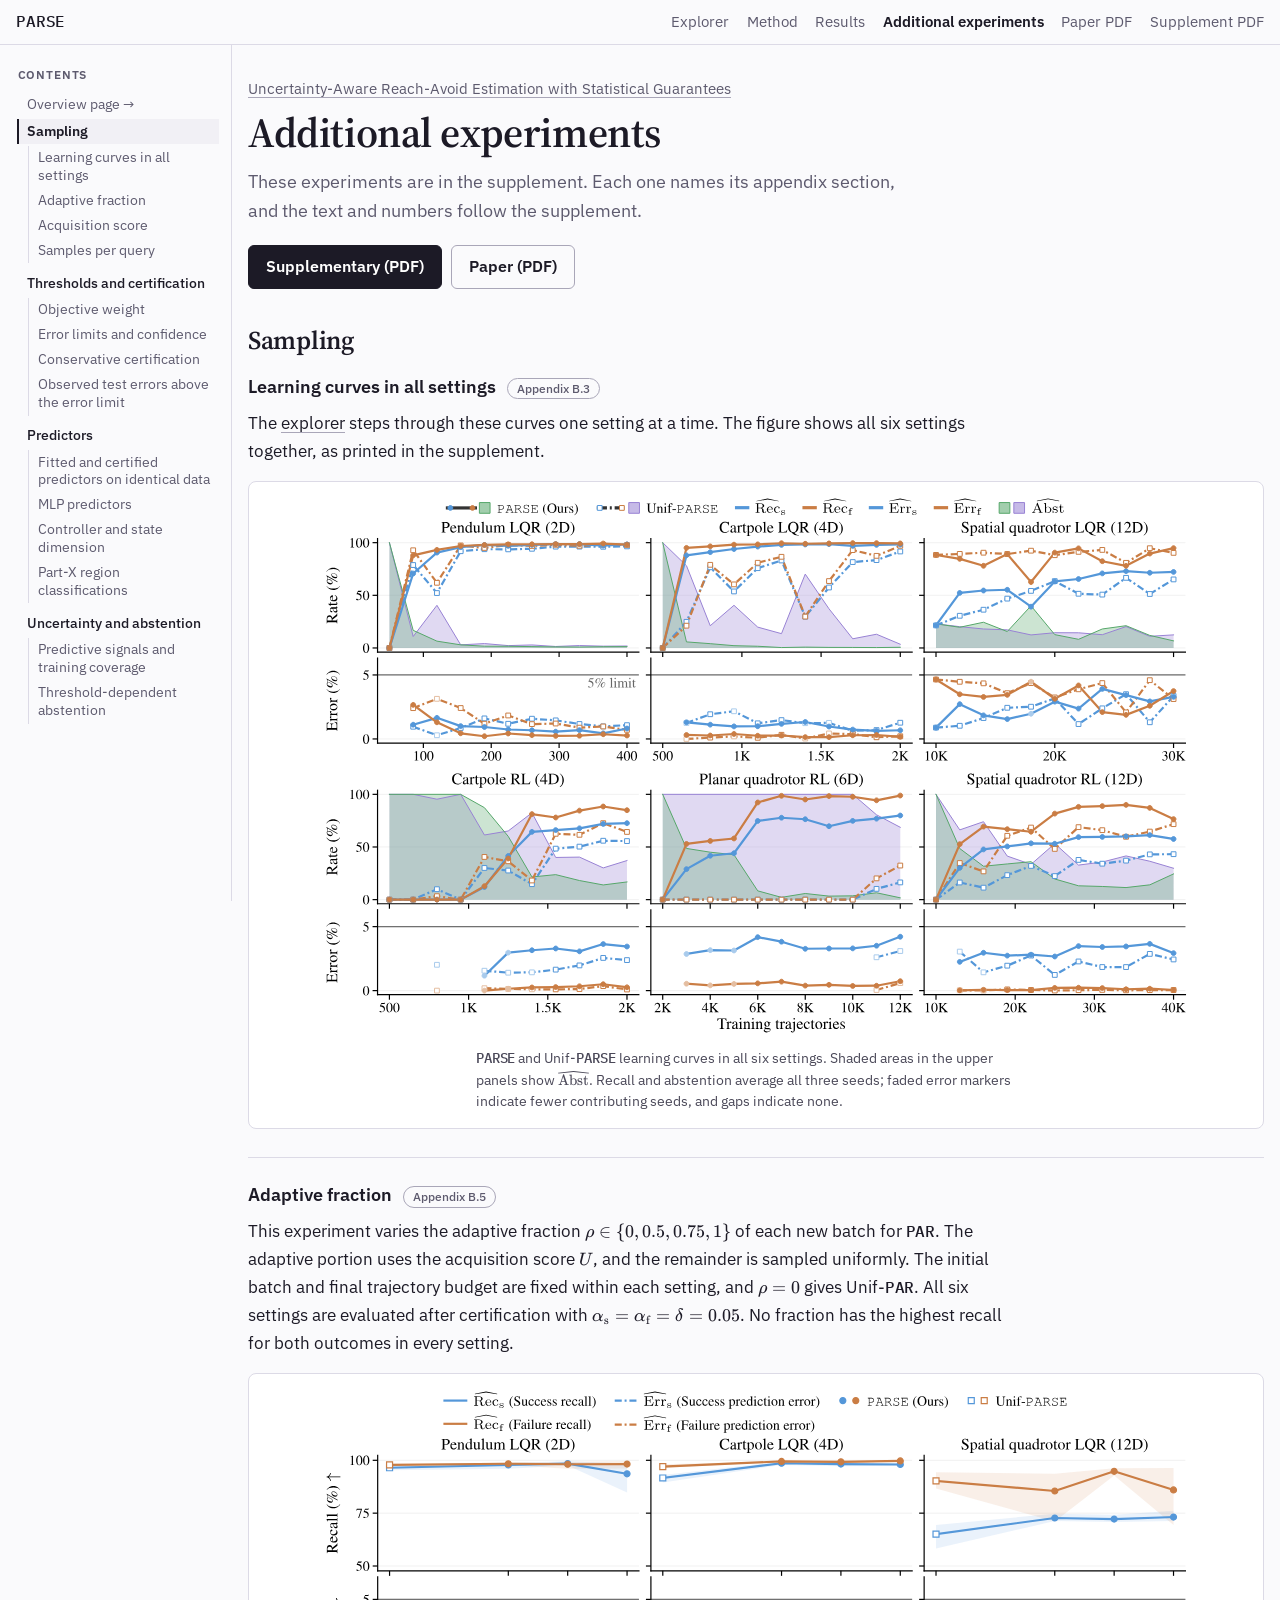
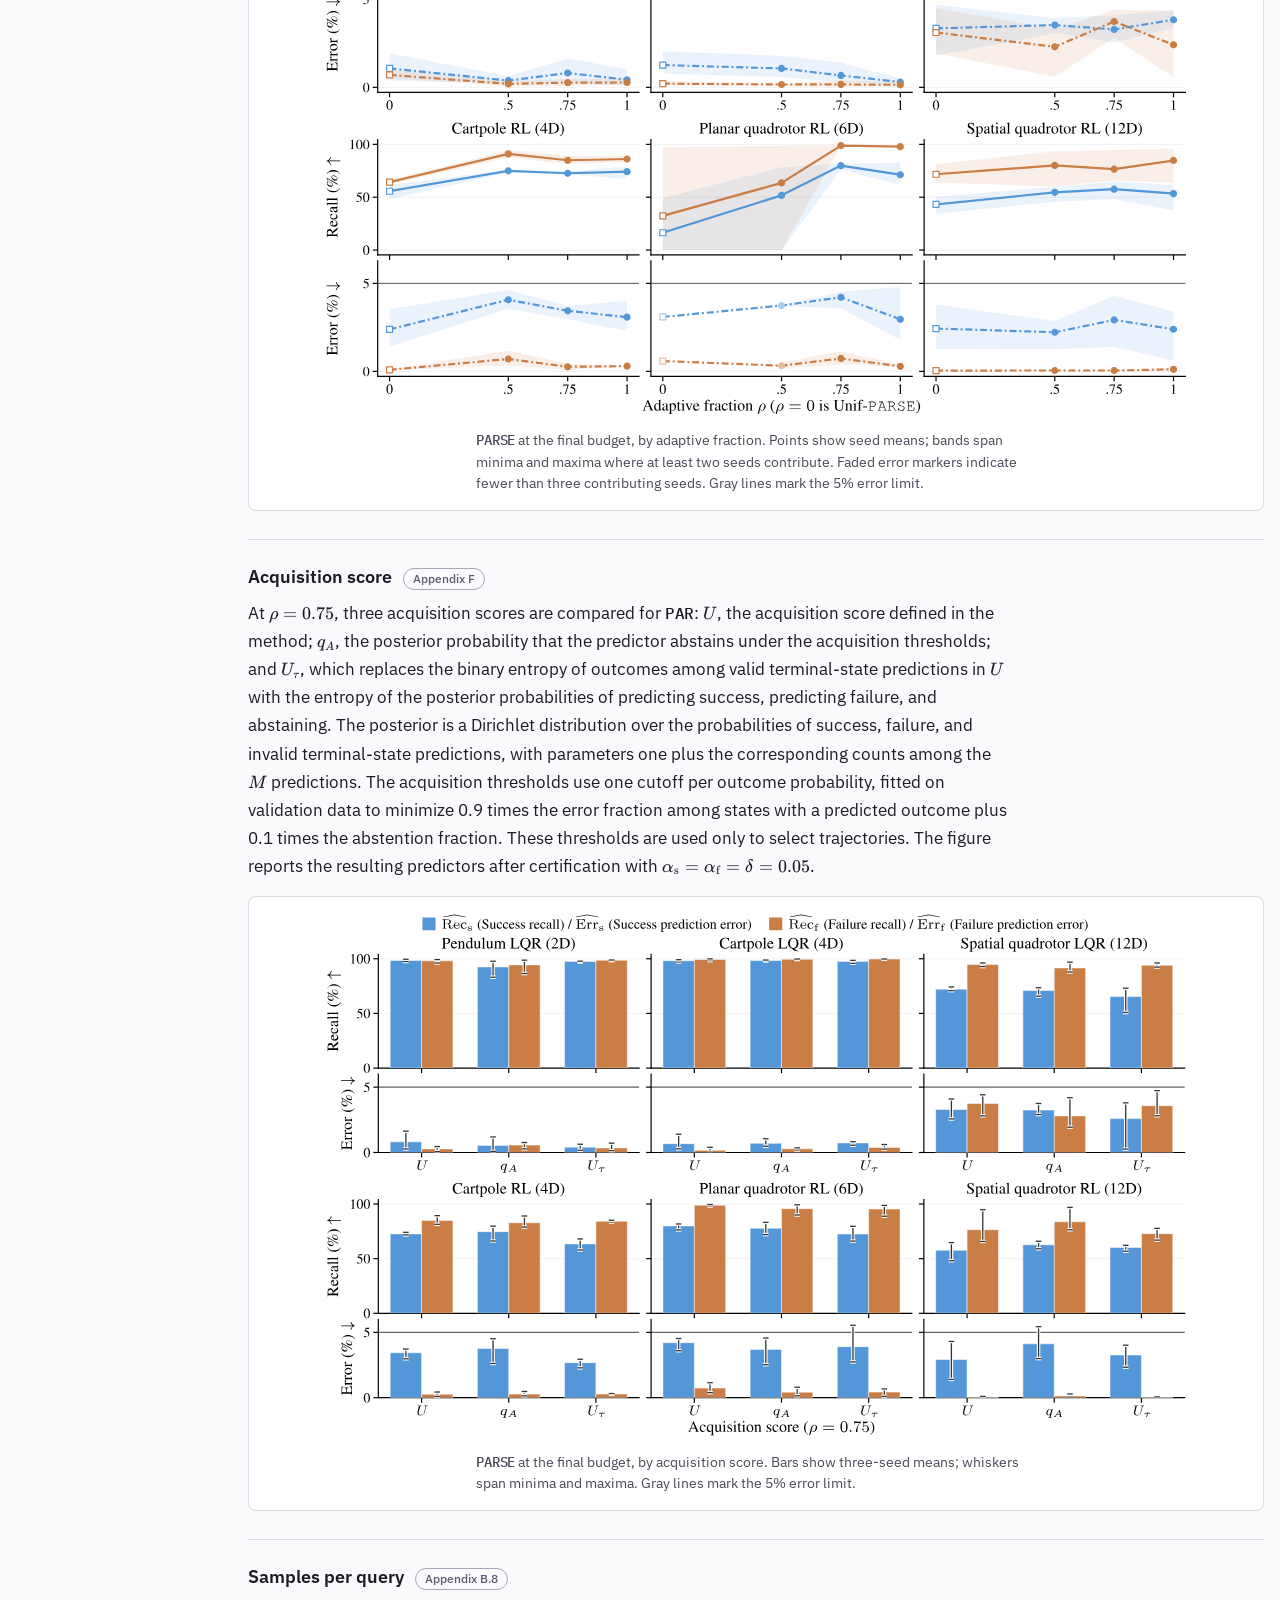
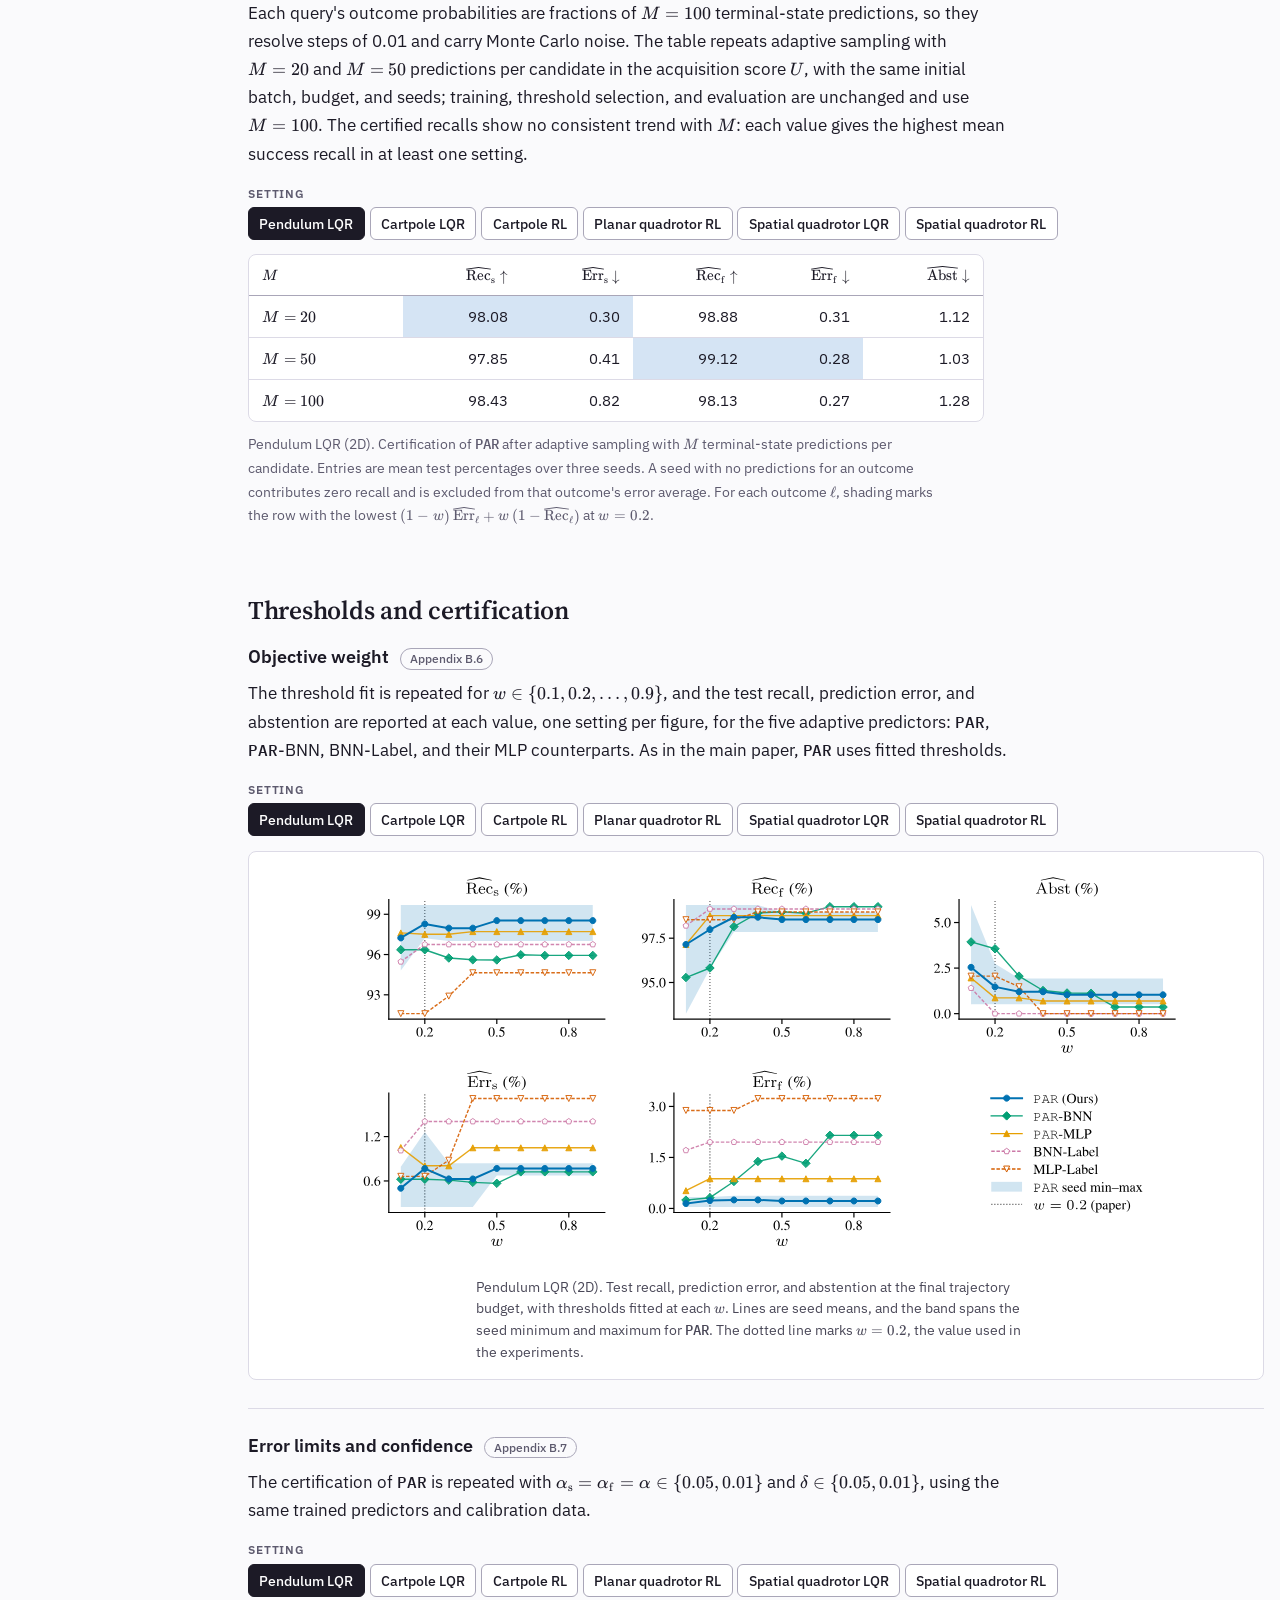
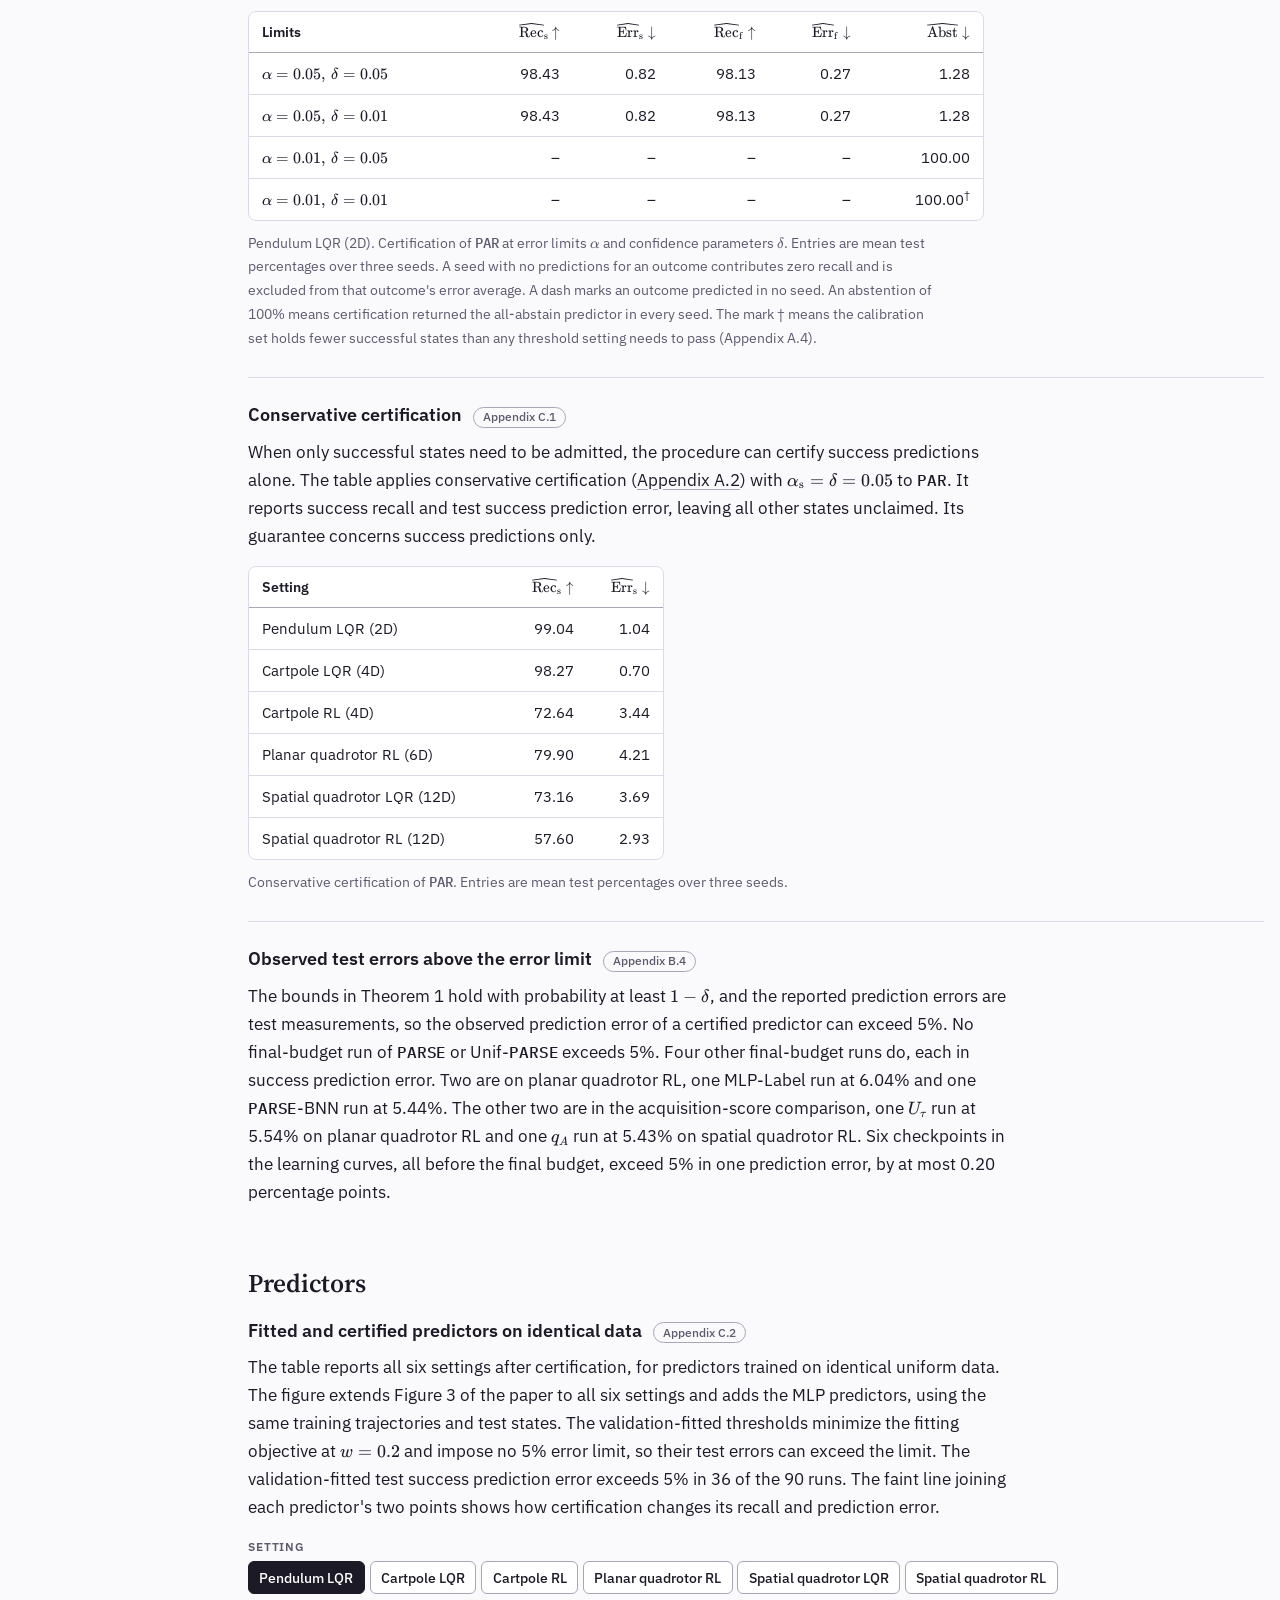
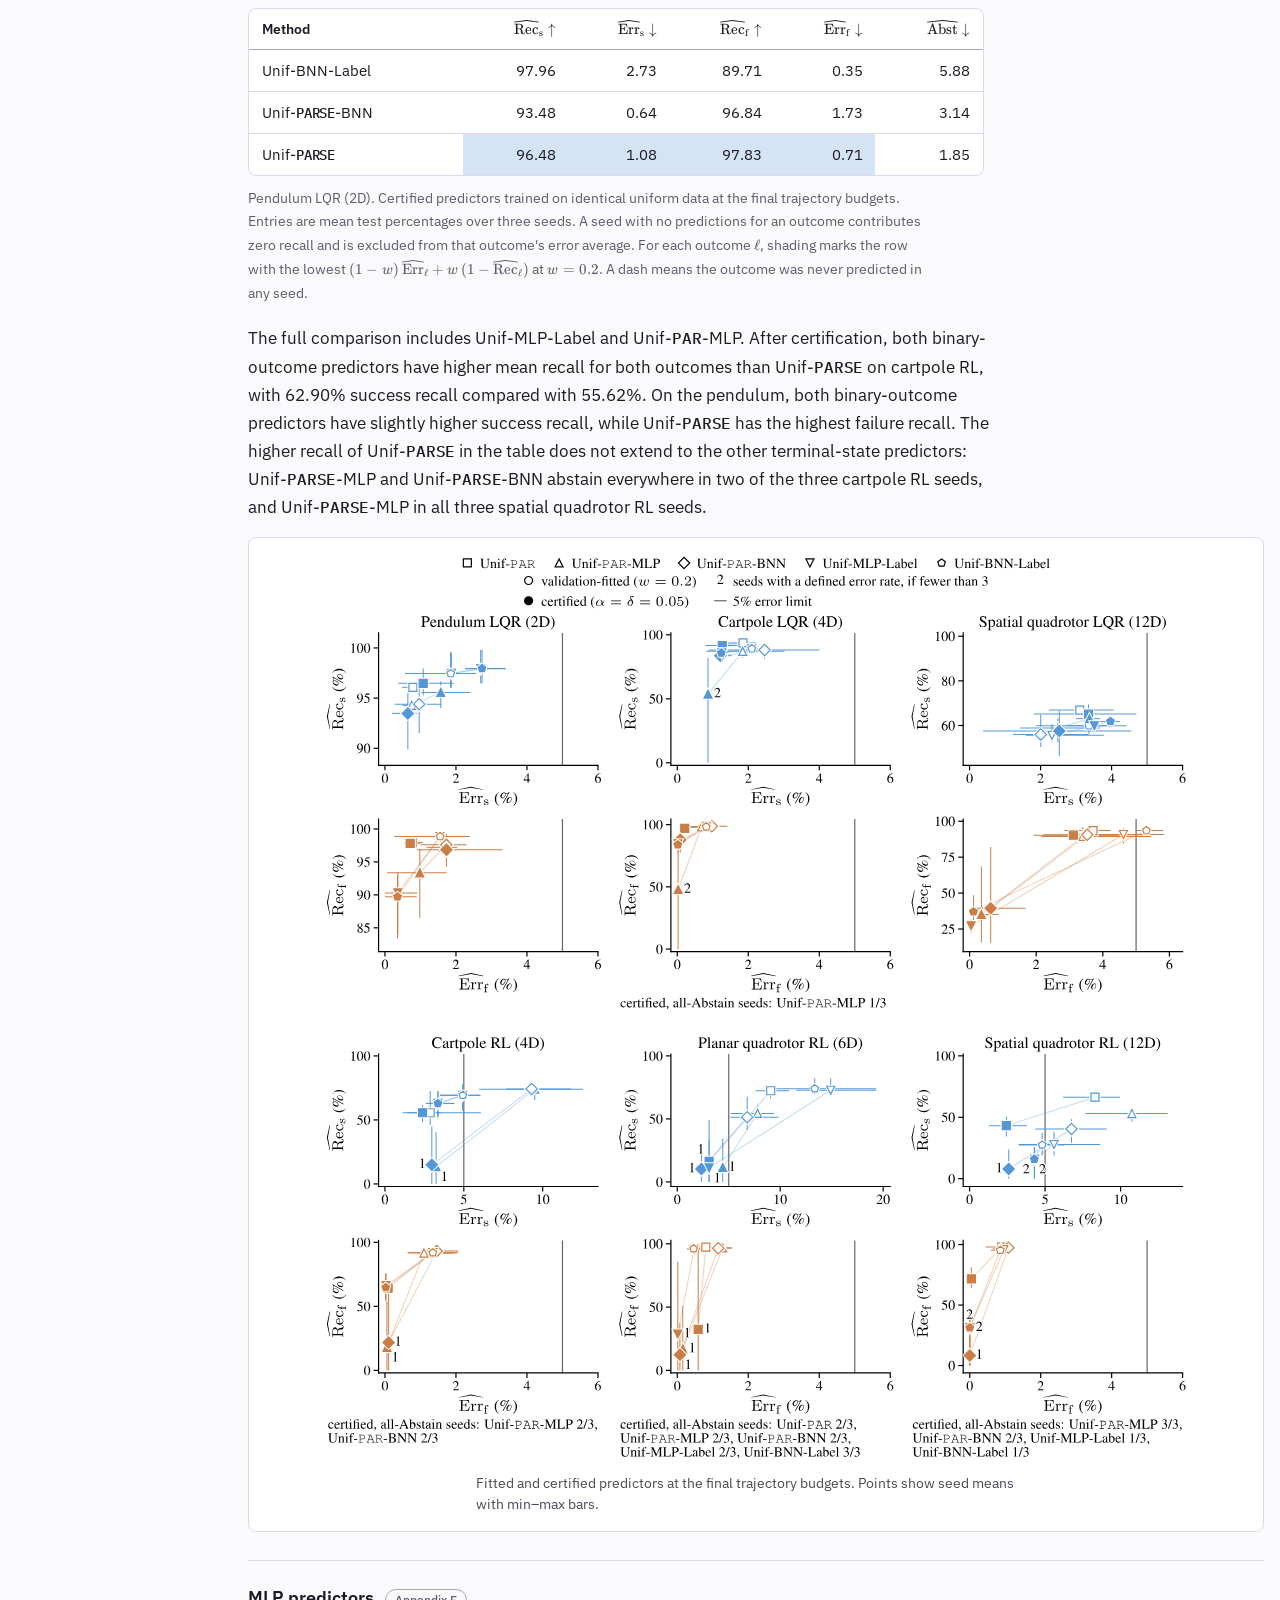
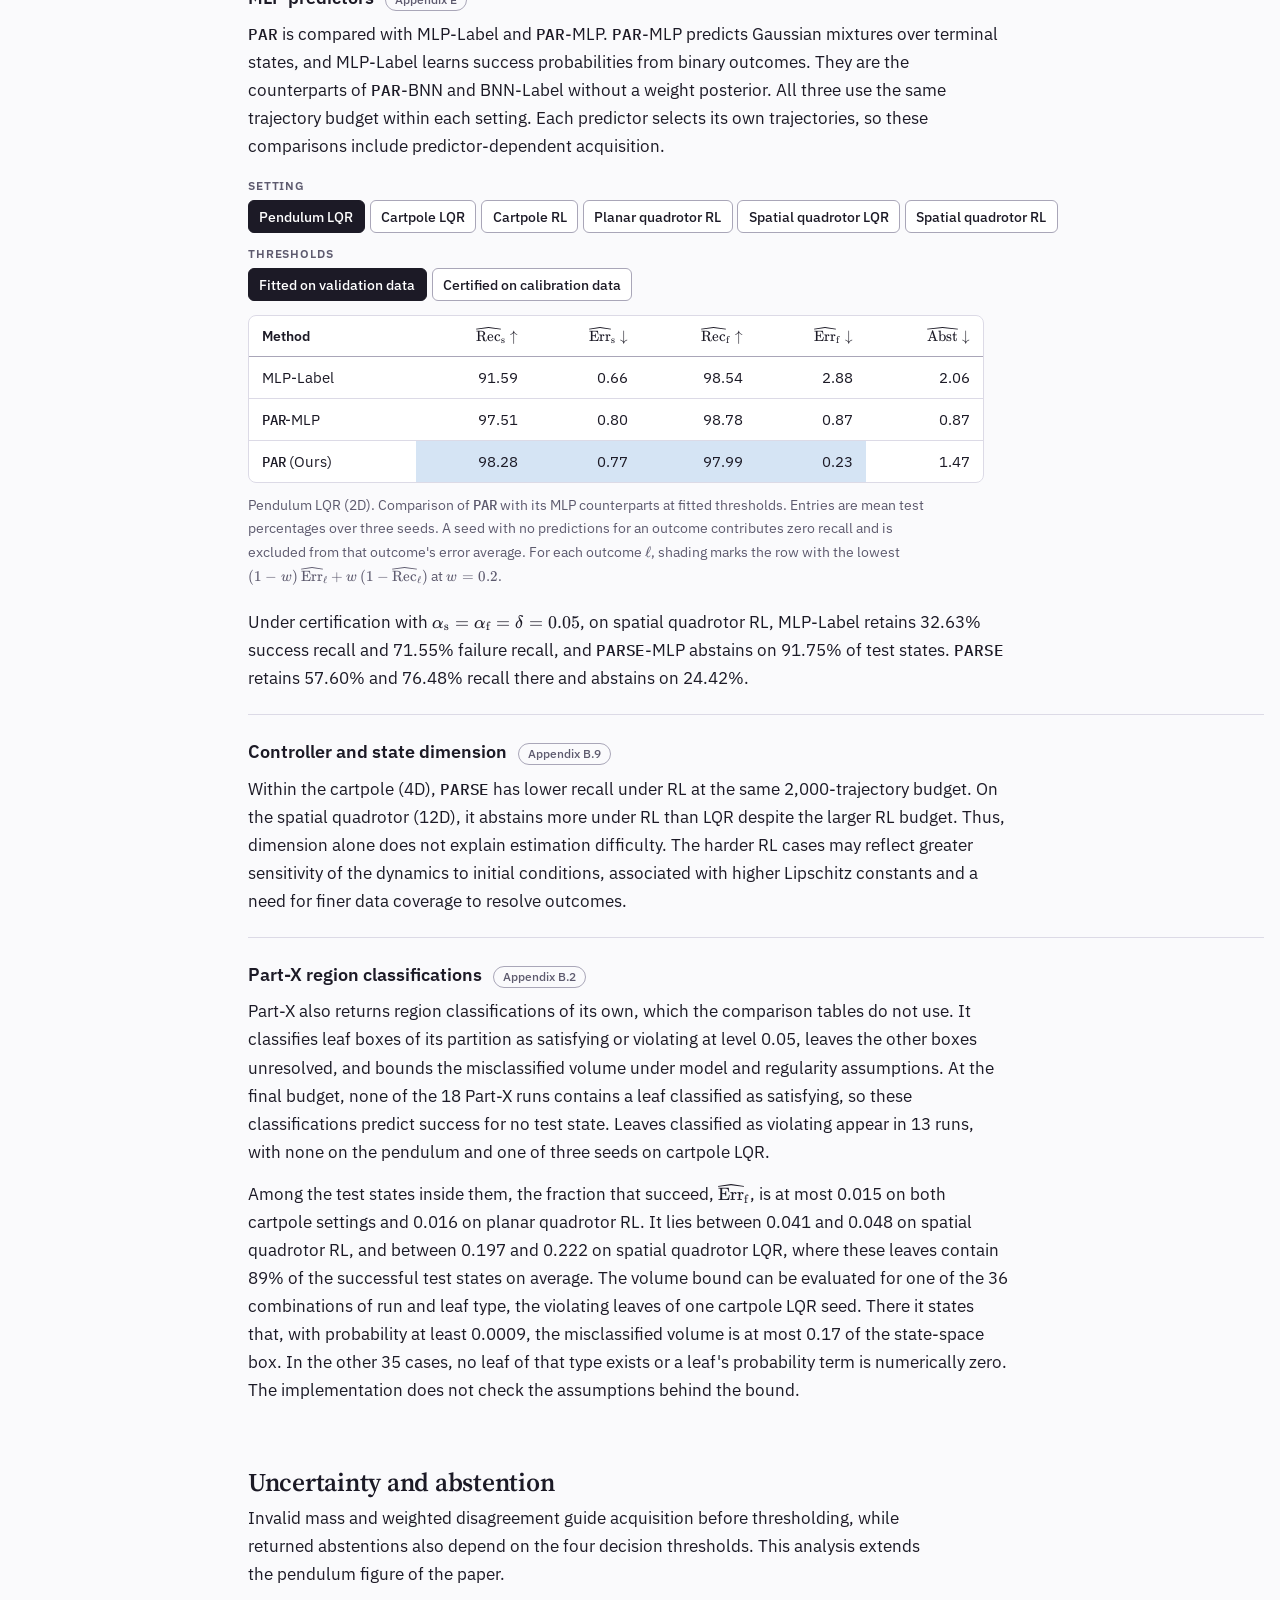
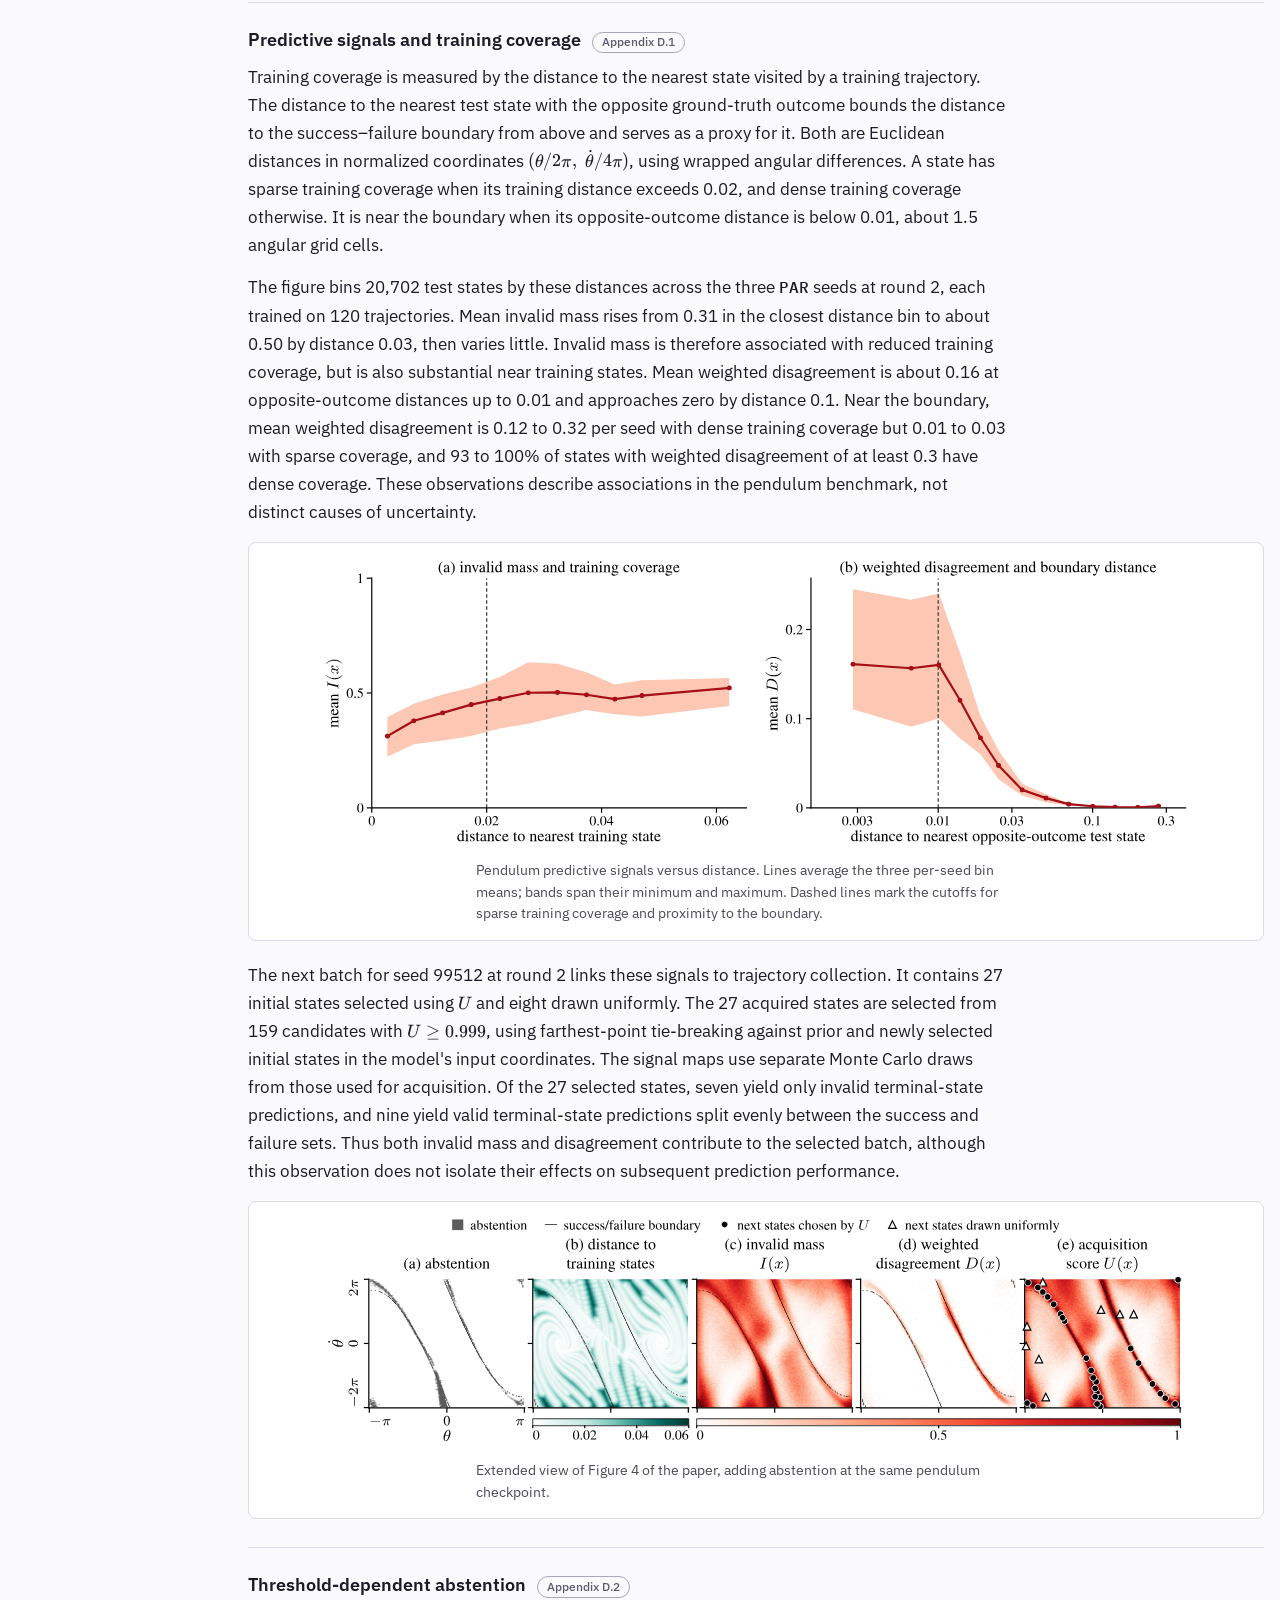
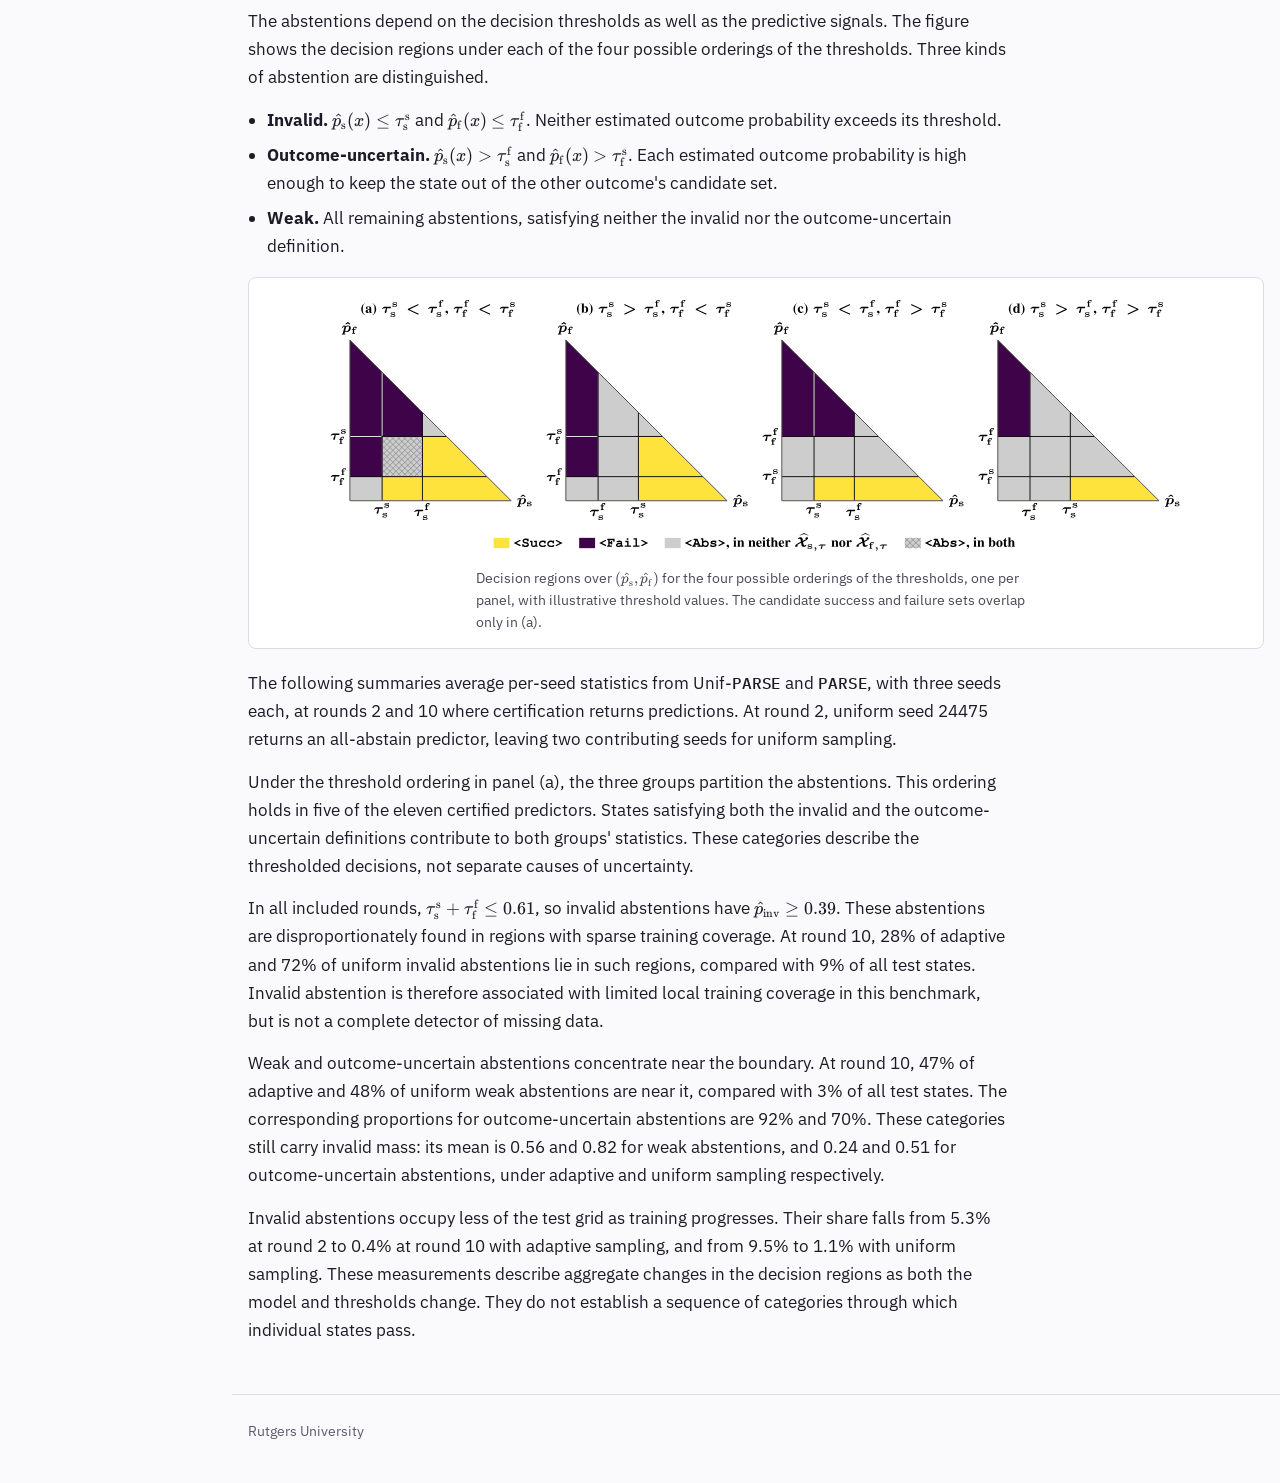
==== commit 6fbb831f: "Abstention analysis: the summary paragraph comes before the partition paragraph, as in the supplemen" ====
--- a/experiments.html
+++ b/experiments.html
@@ -211,7 +211,7 @@
           <img src="assets/figures/abstention_triangle.svg" alt="Four triangular diagrams over the estimated success and failure probabilities, one per ordering of the thresholds, with regions coloured as success, failure, and abstention." width="863" height="262" loading="lazy">
           <figcaption>Decision regions over <span class="tex" data-tex="(\hat{p}_{\mathrm{s}}, \hat{p}_{\mathrm{f}})"></span> for the four possible orderings of the thresholds, one per panel, with illustrative threshold values. The candidate success and failure sets overlap only in (a).</figcaption>
         </figure>
-        <div class="prose"><p>Under the threshold ordering in panel (a), the three groups partition the abstentions. This ordering holds in five of the eleven certified predictors. States satisfying both the invalid and the outcome-uncertain definitions contribute to both groups' statistics. These categories describe the thresholded decisions, not separate causes of uncertainty.</p><p>The following summaries average per-seed statistics from Unif-<span class="mn">PARSE</span> and <span class="mn">PARSE</span>, with three seeds each, at rounds 2 and 10 where certification returns predictions. At round 2, uniform seed 24475 returns an all-abstain predictor, leaving two contributing seeds for uniform sampling.</p><p>In all included rounds, <span class="tex" data-tex="\tau^{\mathrm{s}}_{\mathrm{s}} + \tau^{\mathrm{f}}_{\mathrm{f}} \le 0.61"></span>, so invalid abstentions have <span class="tex" data-tex="\hat{p}_{\mathrm{inv}} \ge 0.39"></span>. These abstentions are disproportionately found in regions with sparse training coverage. At round 10, 28% of adaptive and 72% of uniform invalid abstentions lie in such regions, compared with 9% of all test states. Invalid abstention is therefore associated with limited local training coverage in this benchmark, but is not a complete detector of missing data.</p><p>Weak and outcome-uncertain abstentions concentrate near the boundary. At round 10, 47% of adaptive and 48% of uniform weak abstentions are near it, compared with 3% of all test states. The corresponding proportions for outcome-uncertain abstentions are 92% and 70%. These categories still carry invalid mass: its mean is 0.56 and 0.82 for weak abstentions, and 0.24 and 0.51 for outcome-uncertain abstentions, under adaptive and uniform sampling respectively.</p><p>Invalid abstentions occupy less of the test grid as training progresses. Their share falls from 5.3% at round 2 to 0.4% at round 10 with adaptive sampling, and from 9.5% to 1.1% with uniform sampling. These measurements describe aggregate changes in the decision regions as both the model and thresholds change. They do not establish a sequence of categories through which individual states pass.</p></div>
+        <div class="prose"><p>The following summaries average per-seed statistics from Unif-<span class="mn">PARSE</span> and <span class="mn">PARSE</span>, with three seeds each, at rounds 2 and 10 where certification returns predictions. At round 2, uniform seed 24475 returns an all-abstain predictor, leaving two contributing seeds for uniform sampling.</p><p>Under the threshold ordering in panel (a), the three groups partition the abstentions. This ordering holds in five of the eleven certified predictors. States satisfying both the invalid and the outcome-uncertain definitions contribute to both groups' statistics. These categories describe the thresholded decisions, not separate causes of uncertainty.</p><p>In all included rounds, <span class="tex" data-tex="\tau^{\mathrm{s}}_{\mathrm{s}} + \tau^{\mathrm{f}}_{\mathrm{f}} \le 0.61"></span>, so invalid abstentions have <span class="tex" data-tex="\hat{p}_{\mathrm{inv}} \ge 0.39"></span>. These abstentions are disproportionately found in regions with sparse training coverage. At round 10, 28% of adaptive and 72% of uniform invalid abstentions lie in such regions, compared with 9% of all test states. Invalid abstention is therefore associated with limited local training coverage in this benchmark, but is not a complete detector of missing data.</p><p>Weak and outcome-uncertain abstentions concentrate near the boundary. At round 10, 47% of adaptive and 48% of uniform weak abstentions are near it, compared with 3% of all test states. The corresponding proportions for outcome-uncertain abstentions are 92% and 70%. These categories still carry invalid mass: its mean is 0.56 and 0.82 for weak abstentions, and 0.24 and 0.51 for outcome-uncertain abstentions, under adaptive and uniform sampling respectively.</p><p>Invalid abstentions occupy less of the test grid as training progresses. Their share falls from 5.3% at round 2 to 0.4% at round 10 with adaptive sampling, and from 9.5% to 1.1% with uniform sampling. These measurements describe aggregate changes in the decision regions as both the model and thresholds change. They do not establish a sequence of categories through which individual states pass.</p></div>
       </article>
 </section>
 
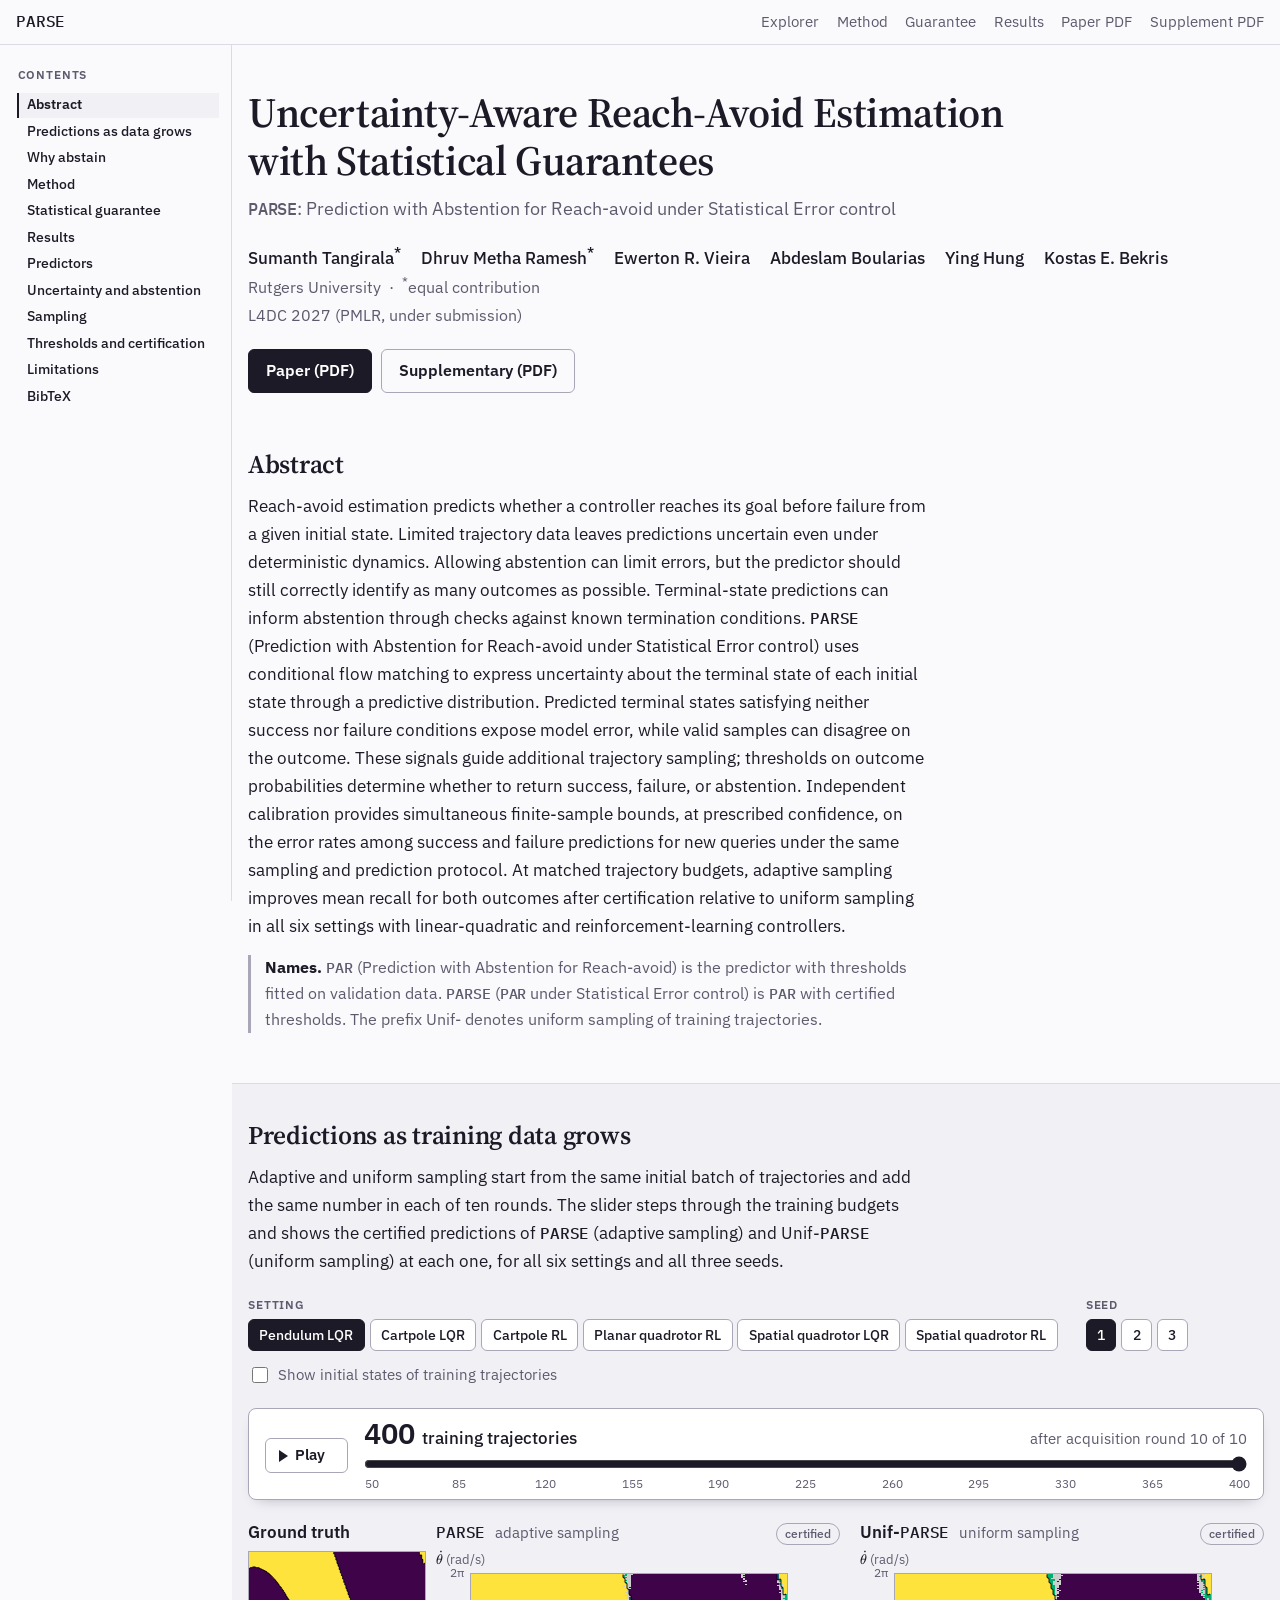
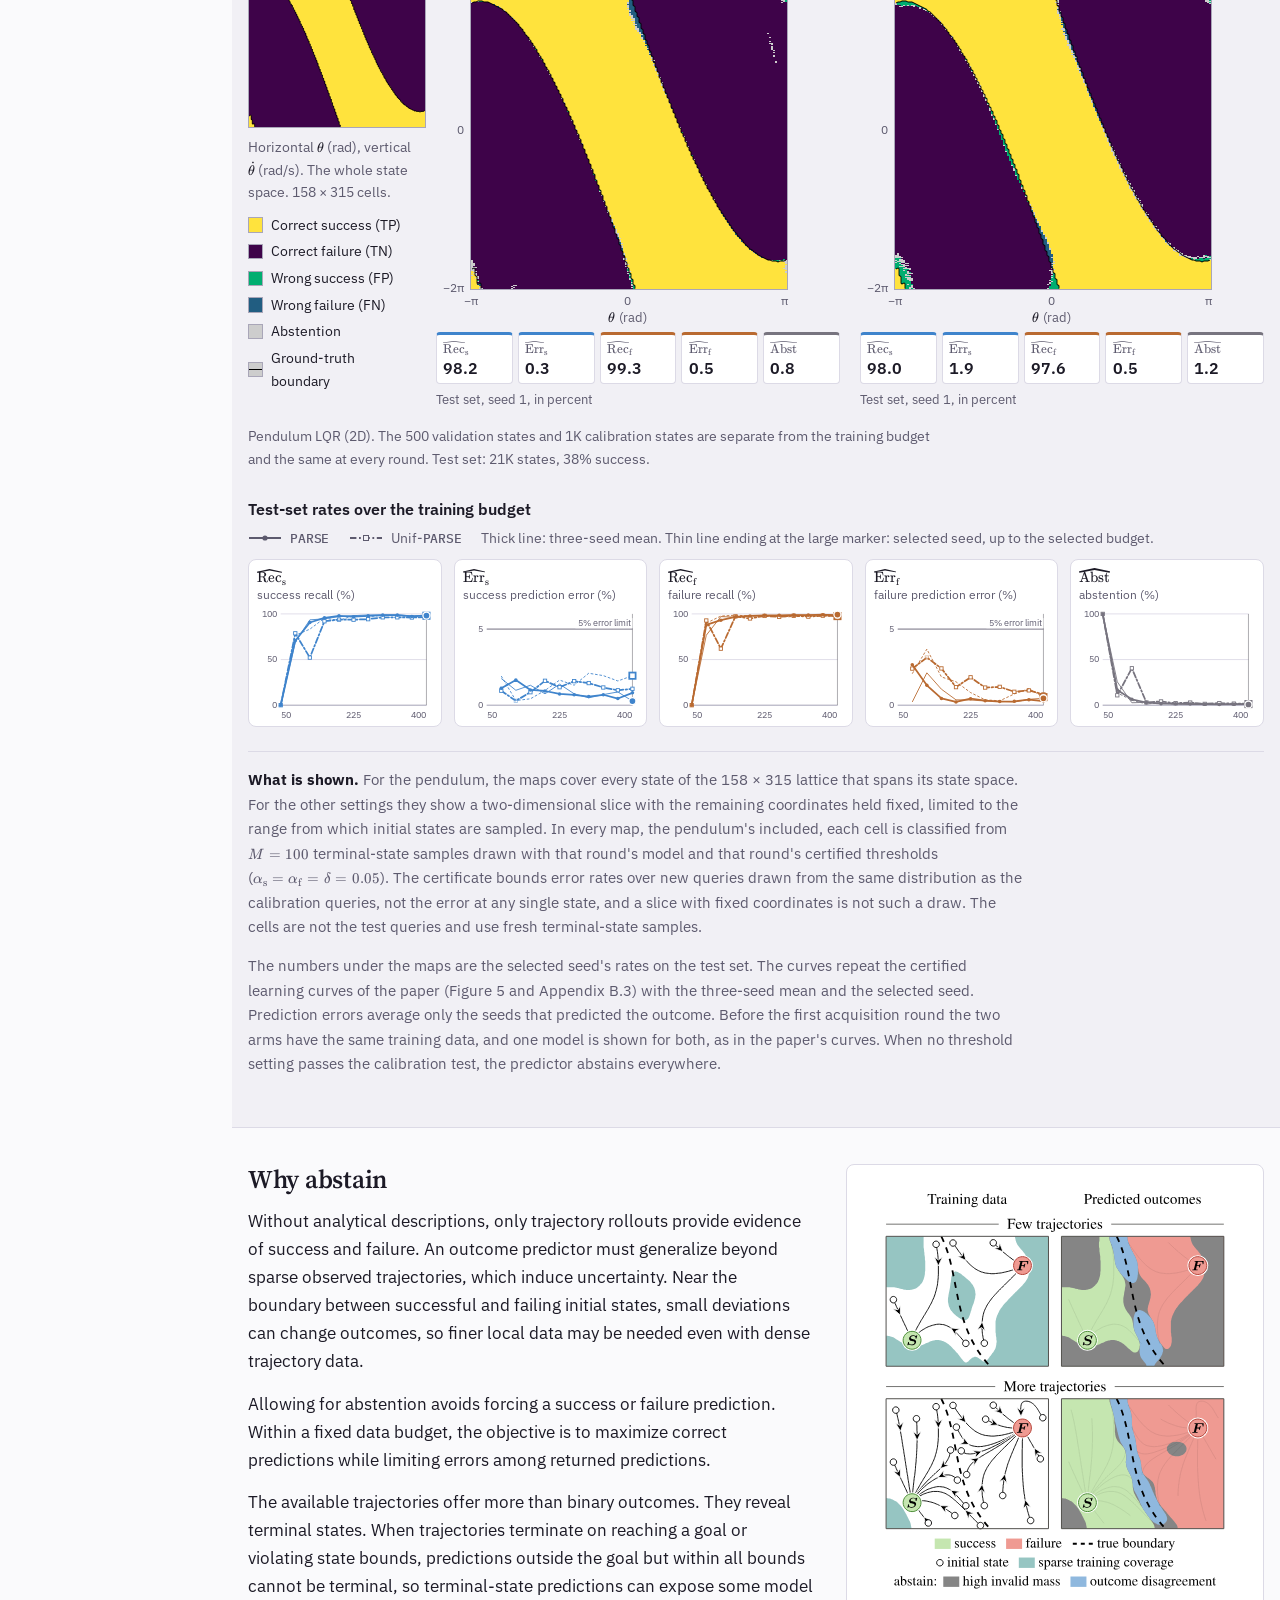
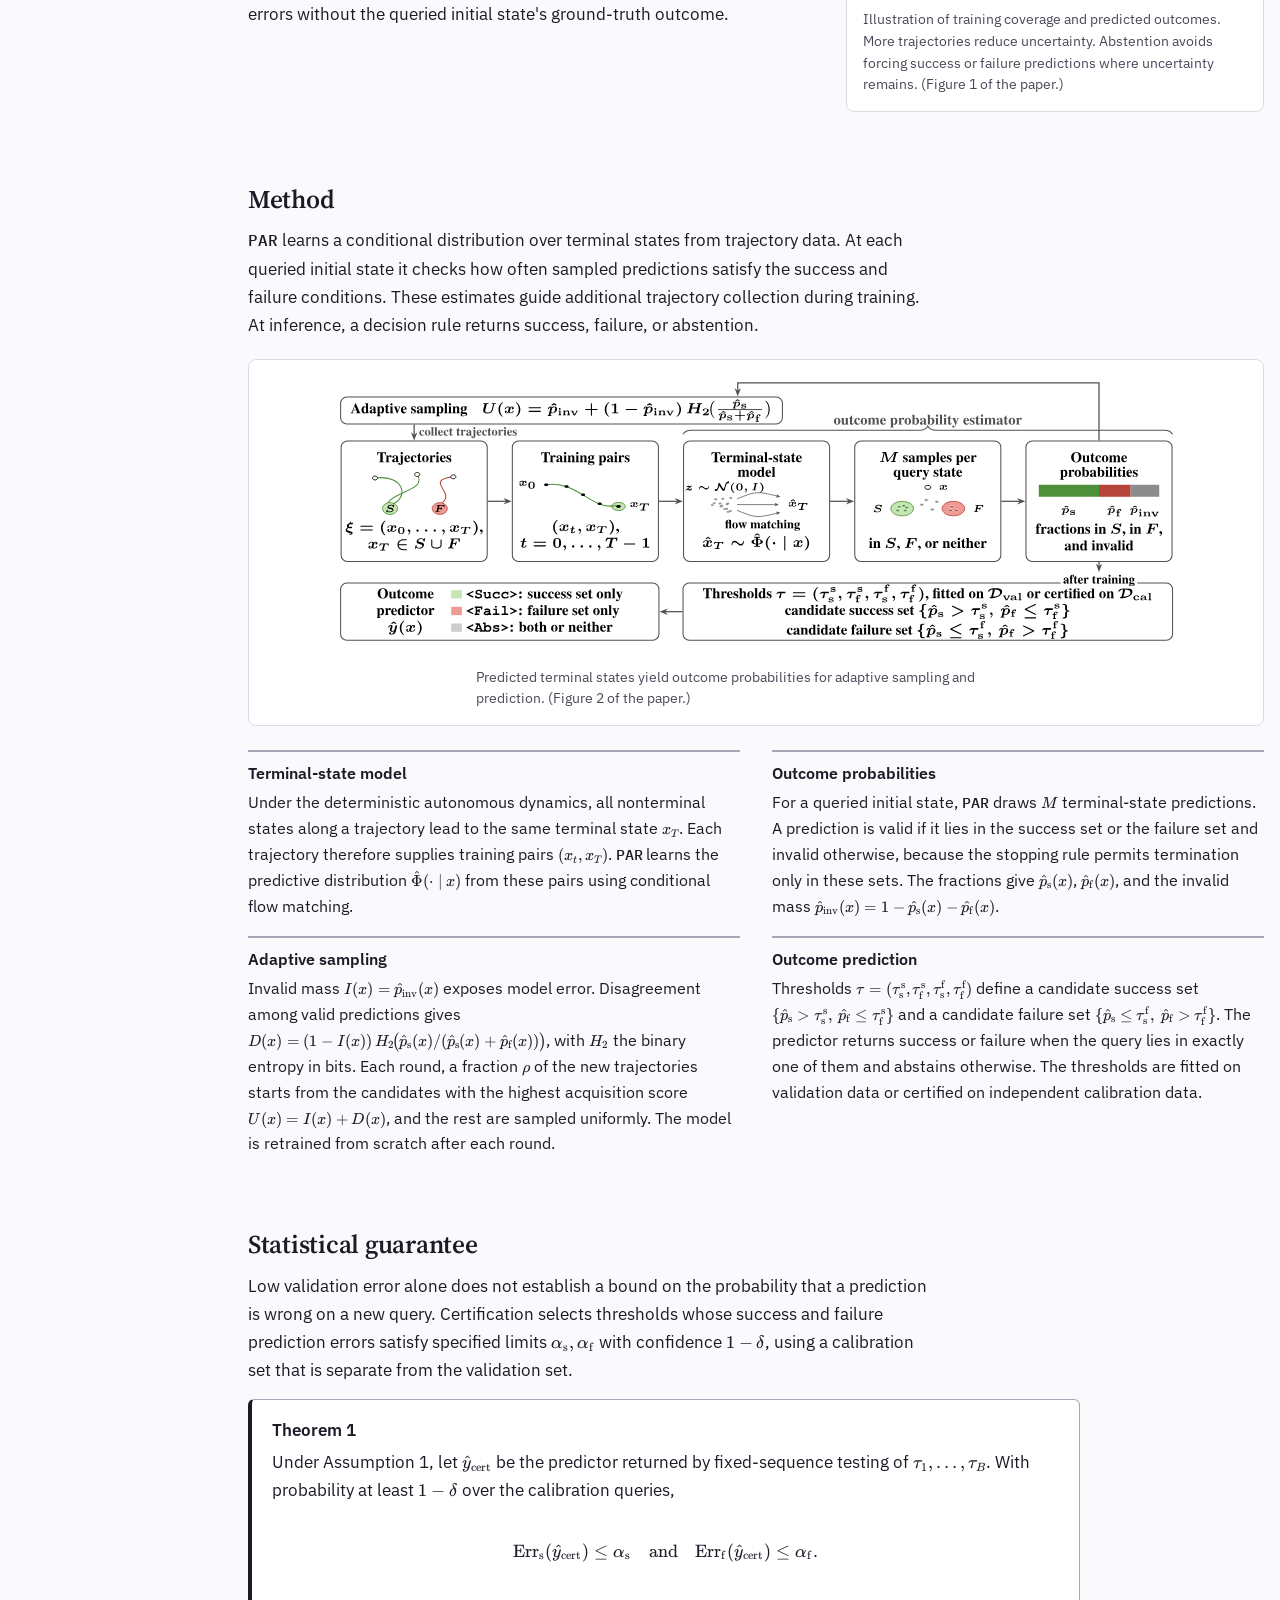
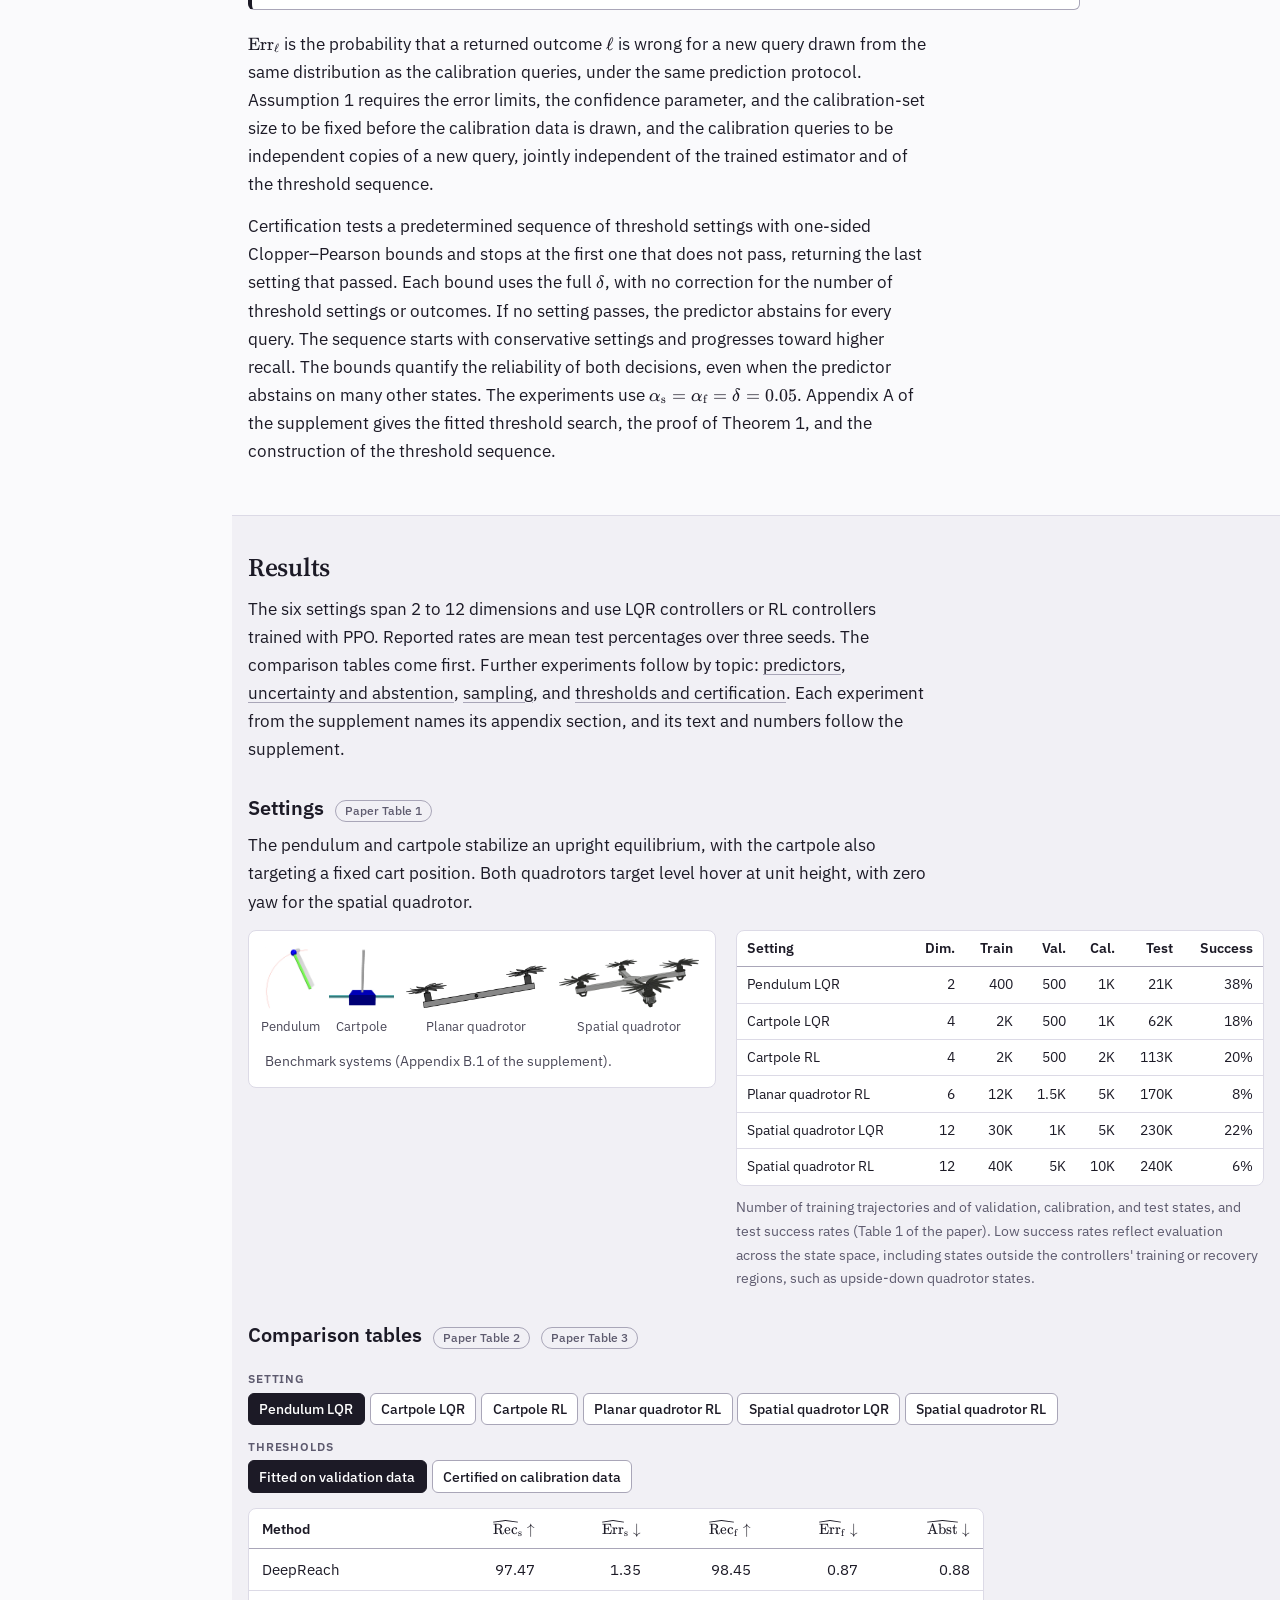
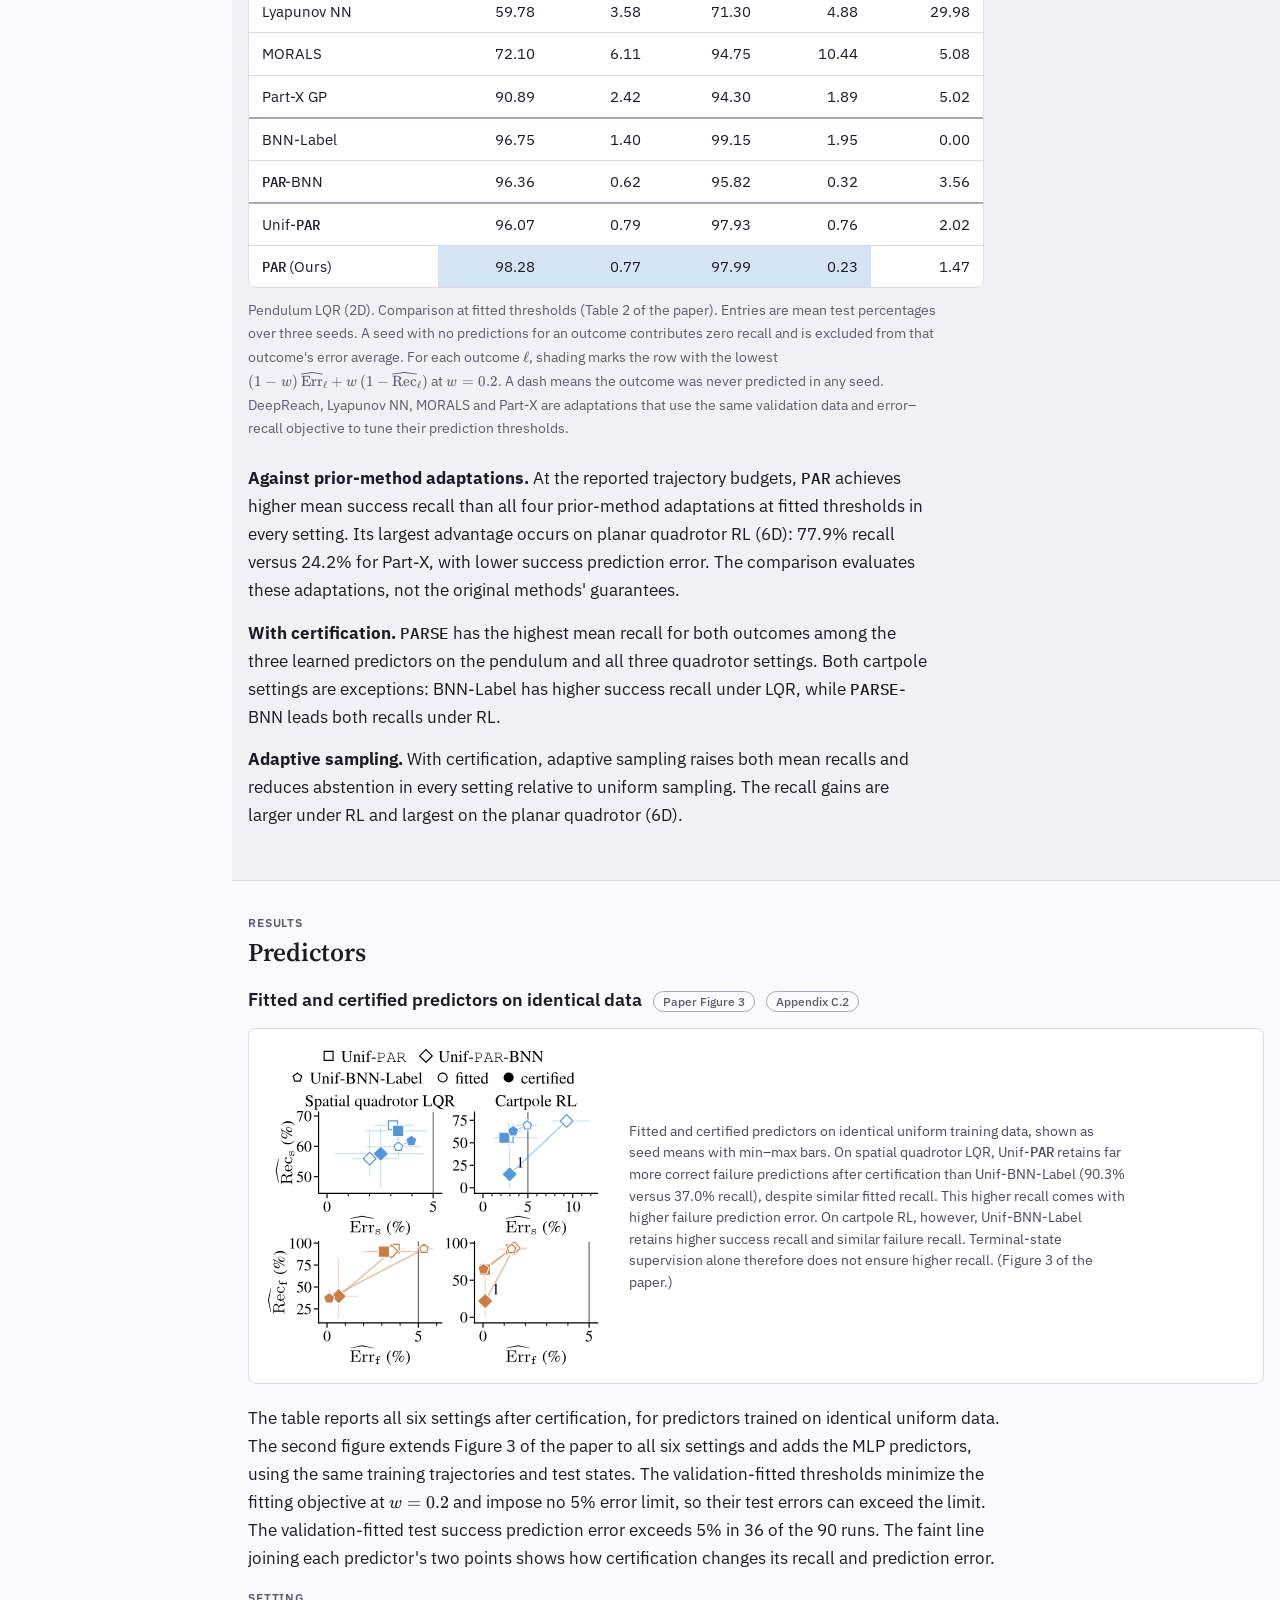
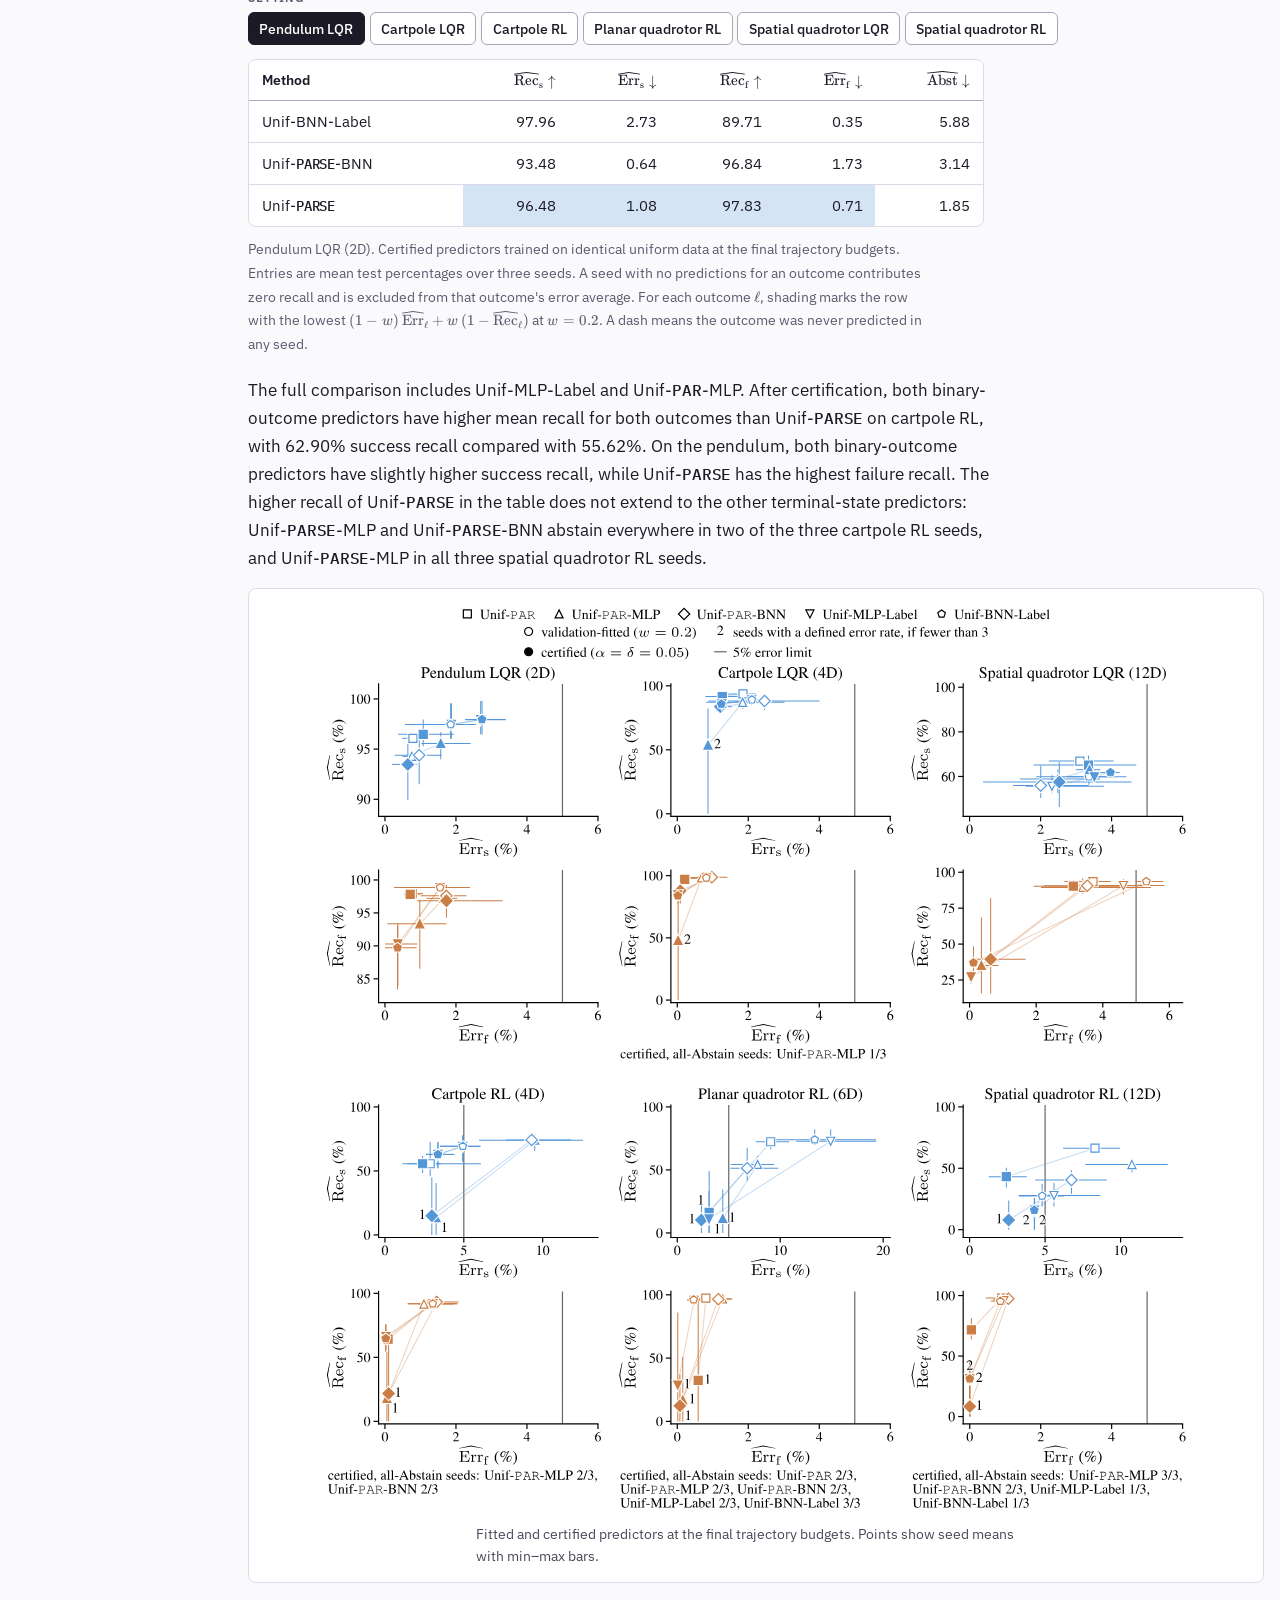
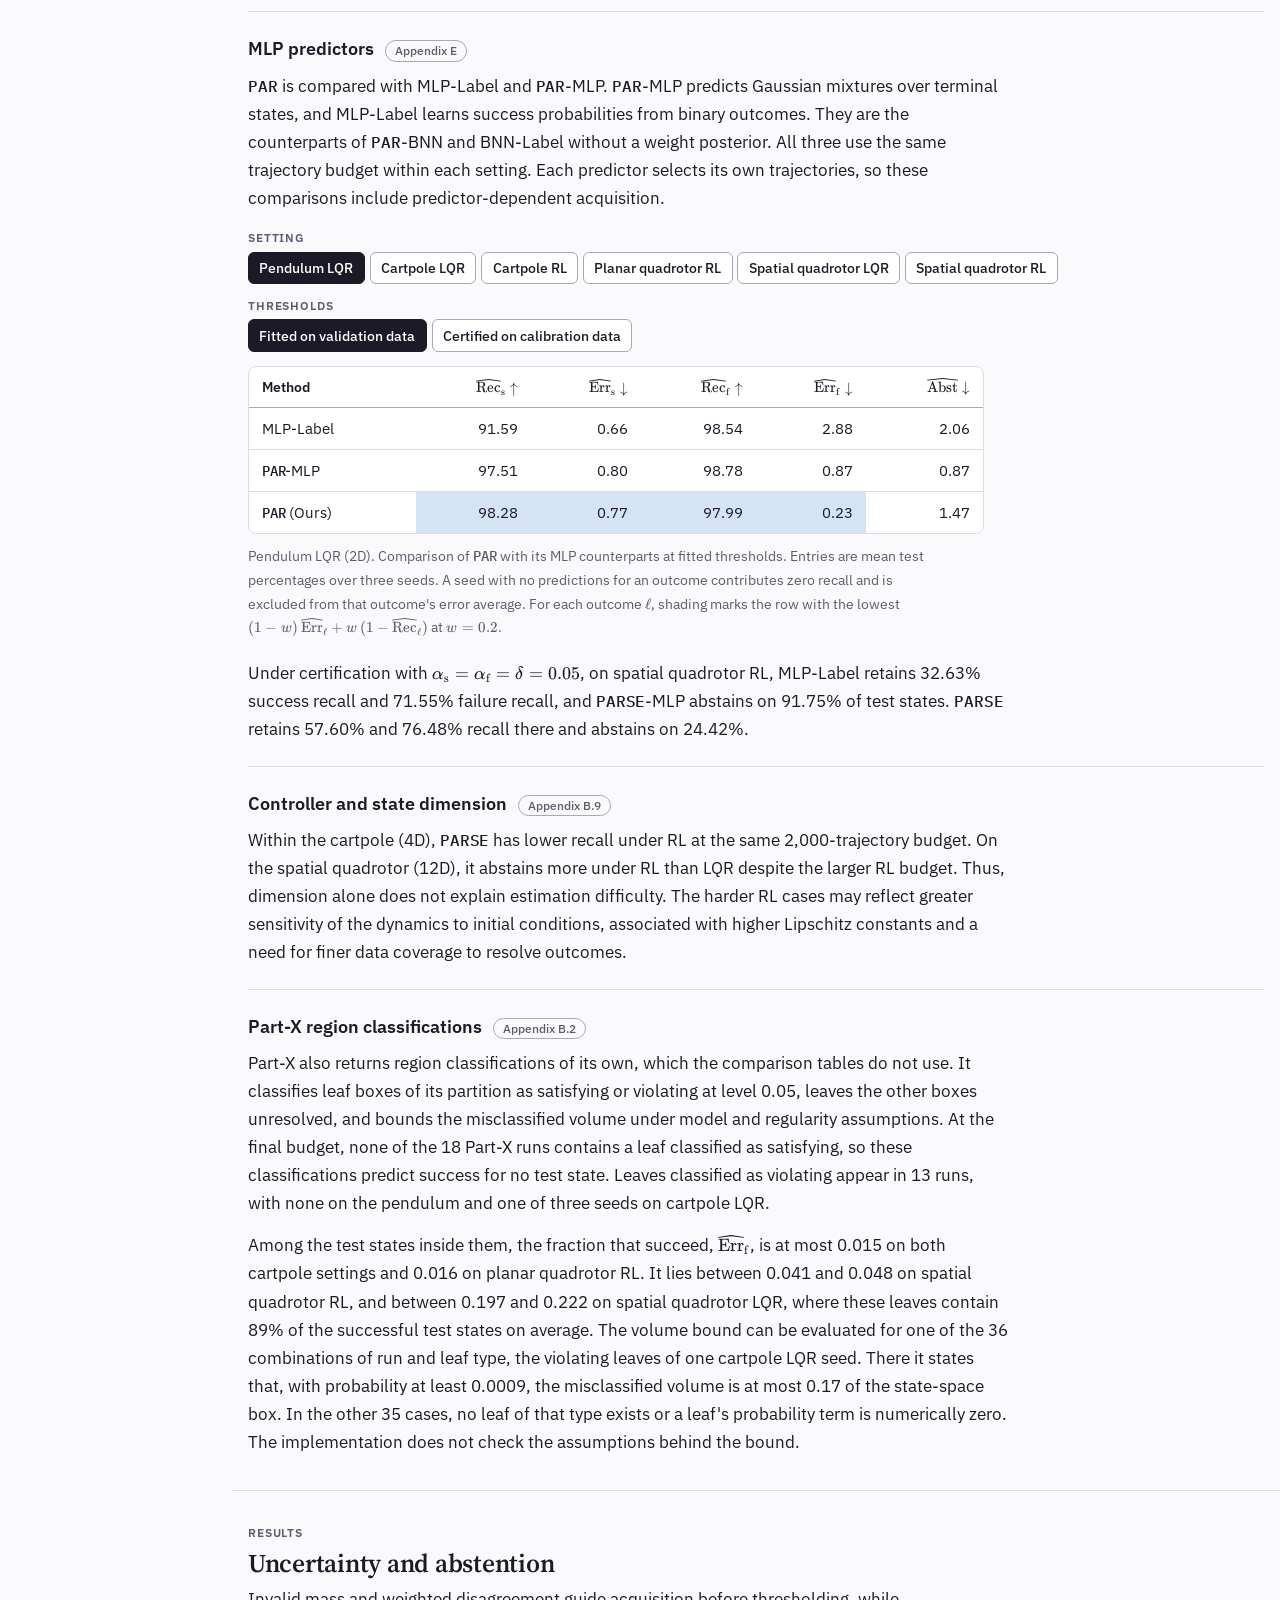
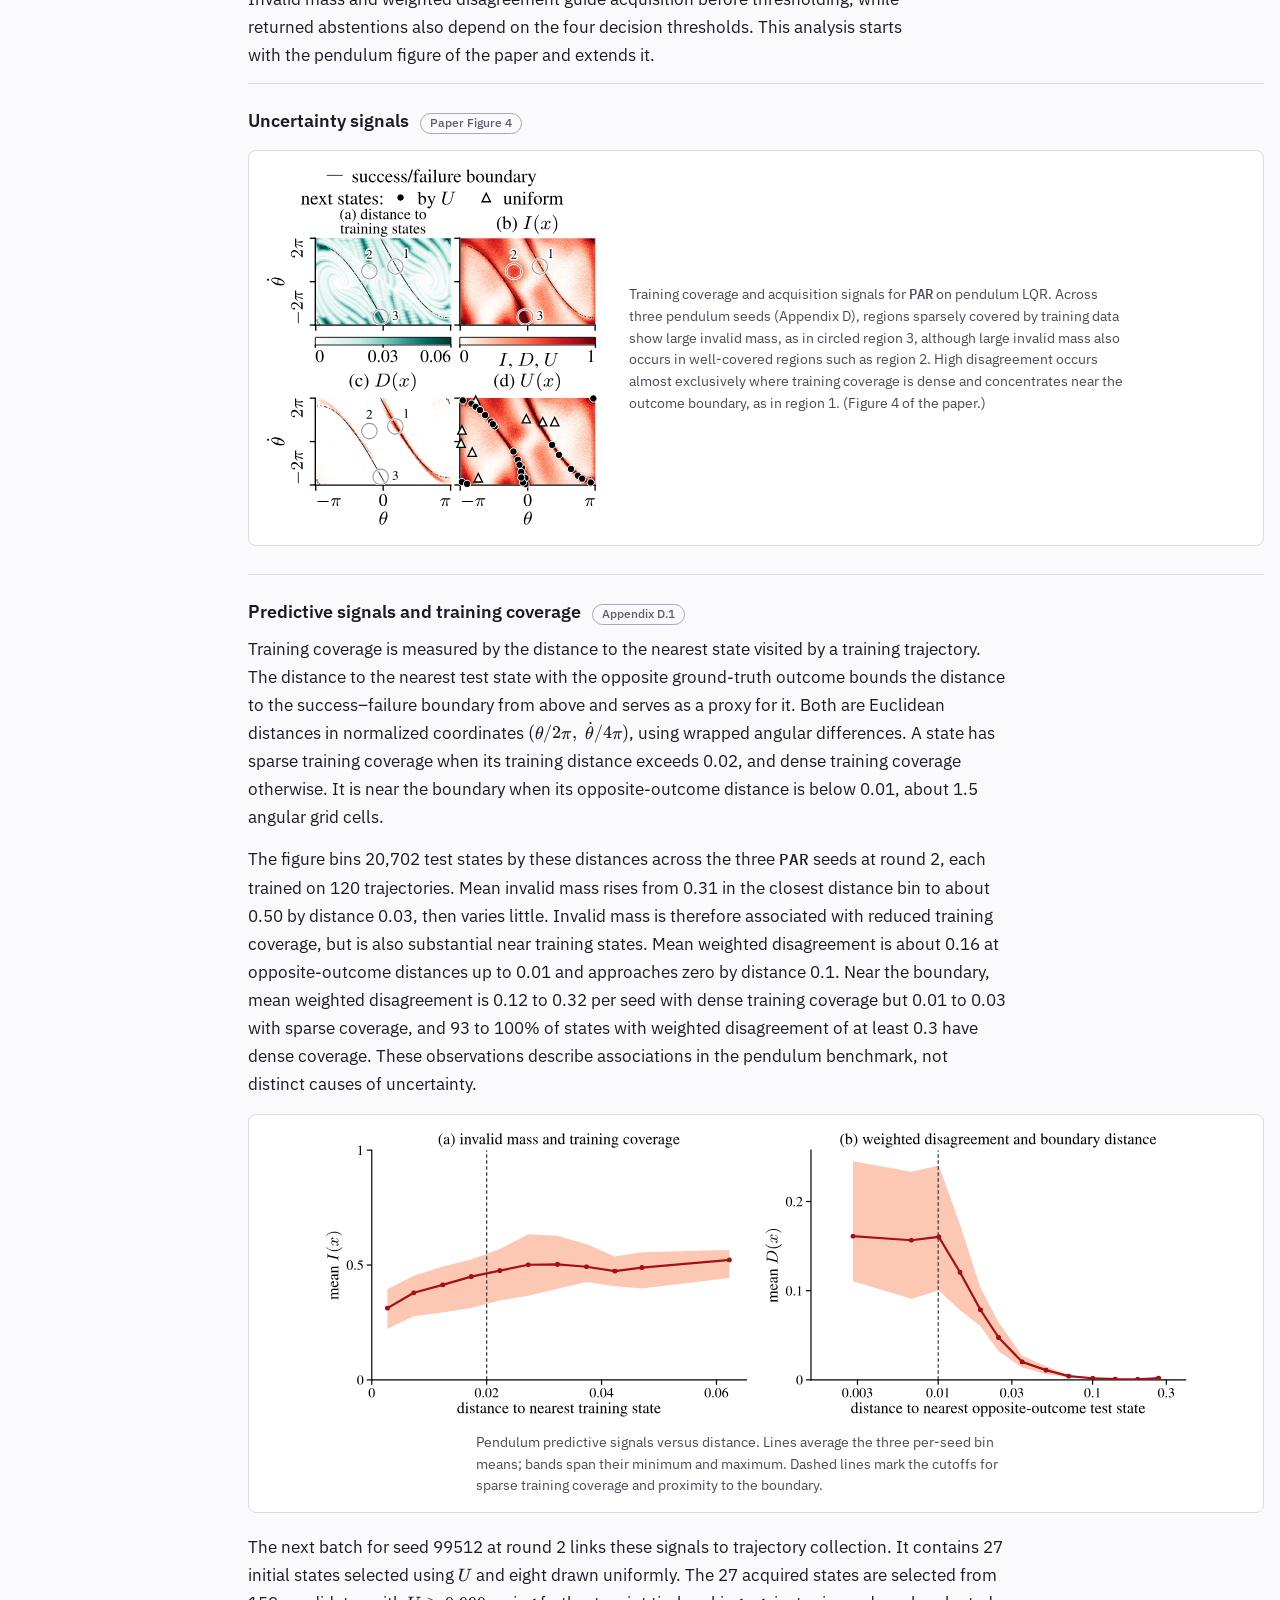
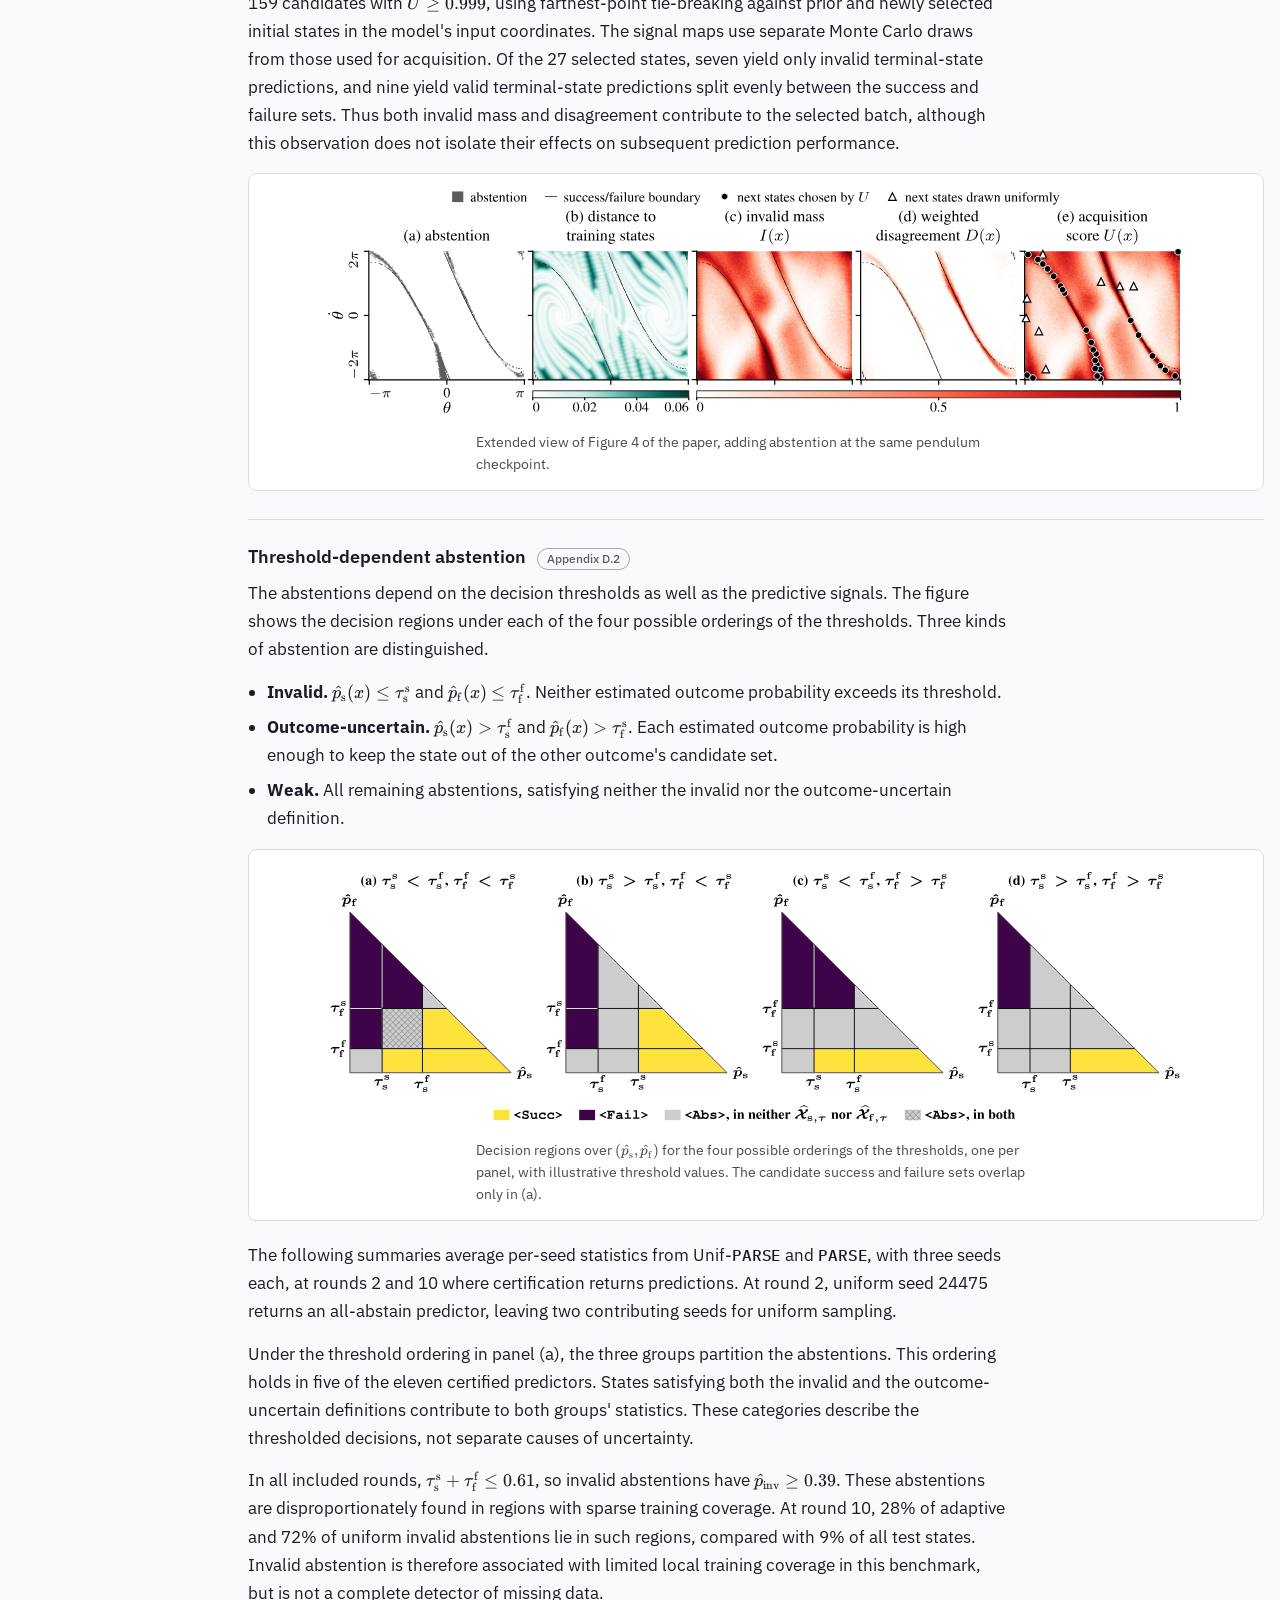
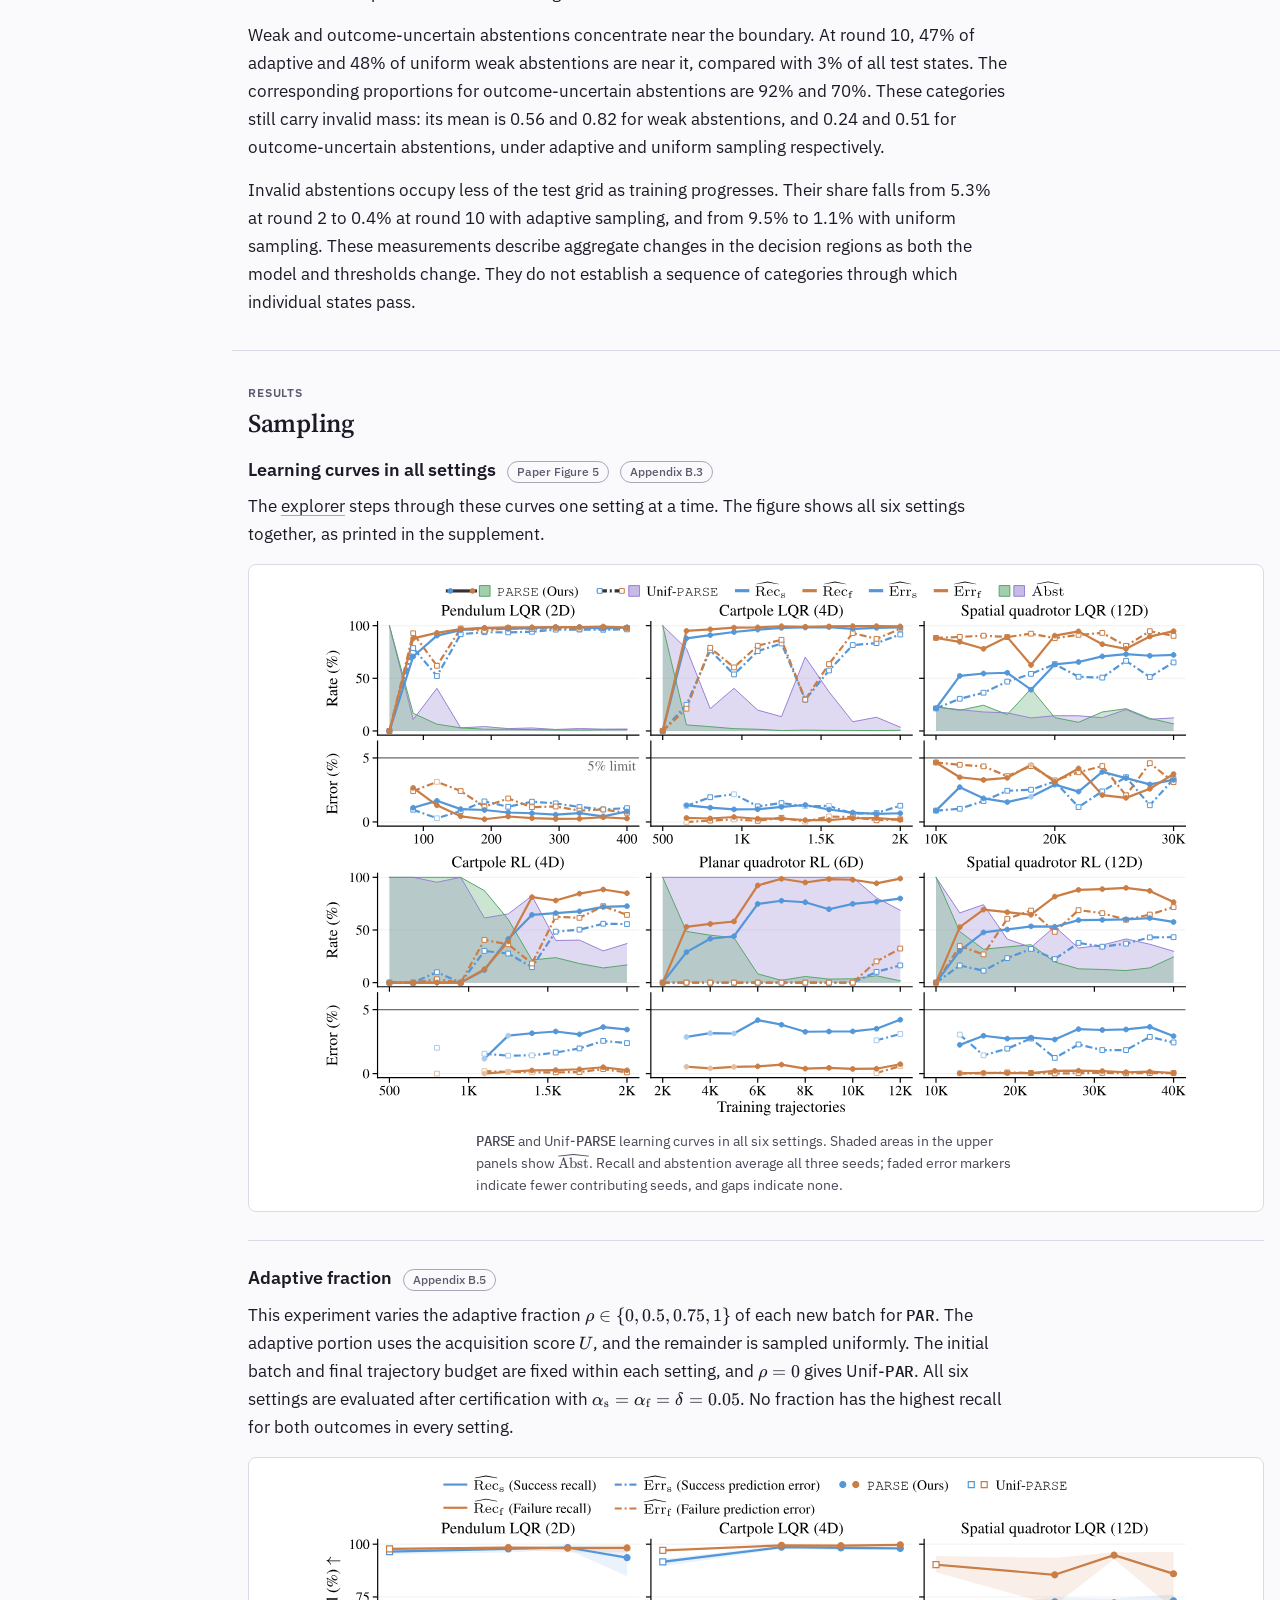
==== commit 4c584769: "One page: the supplement's experiments move onto the main page, grouped by topic Results now holds t" ====
--- a/experiments.html
+++ b/experiments.html
@@ -3,230 +3,13 @@
 <head>
 <meta charset="utf-8">
 <meta name="viewport" content="width=device-width, initial-scale=1">
-<title>PARSE Additional Experiments</title>
-<meta name="description" content="Experiments from the supplement of Uncertainty-Aware Reach-Avoid Estimation with Statistical Guarantees: sampling, thresholds and certification, predictors, and uncertainty analysis.">
-<meta property="og:title" content="Uncertainty-Aware Reach-Avoid Estimation with Statistical Guarantees">
-<meta property="og:description" content="PARSE predicts success, failure, or abstention for a controller's initial states, with finite-sample bounds on the errors among returned predictions.">
-<link rel="icon" href="data:image/svg+xml,%3Csvg xmlns='http://www.w3.org/2000/svg' viewBox='0 0 32 32'%3E%3Crect width='32' height='32' fill='%233E0349'/%3E%3Cpath d='M9 0h9l5 32h-9z' fill='%23CDCDCD'/%3E%3Cpath d='M0 0h11l5 32H0z' fill='%23FFE33D'/%3E%3C/svg%3E">
-<link rel="preconnect" href="https://fonts.googleapis.com">
-<link rel="preconnect" href="https://fonts.gstatic.com" crossorigin>
-<link rel="stylesheet" href="https://fonts.googleapis.com/css2?family=IBM+Plex+Mono:wght@400;500&family=IBM+Plex+Sans:ital,wght@0,400;0,500;0,600;1,400&family=Source+Serif+4:opsz,wght@8..60,500;8..60,600&display=swap">
-<link rel="stylesheet" href="assets/vendor/katex/katex.min.css">
-<link rel="stylesheet" href="assets/css/site.css">
+<title>PARSE Reach-Avoid Estimation</title>
+<meta name="robots" content="noindex">
+<link rel="canonical" href="./">
+<script>location.replace('./' + (location.hash || '#results'));</script>
+<meta http-equiv="refresh" content="0; url=./#results">
 </head>
 <body>
-
-<nav class="topnav" aria-label="Site">
-  <div class="topnav-in">
-    <a class="brand" href="index.html"><span class="mn">PARSE</span></a>
-    <details class="toc-menu" id="toc-menu">
-      <summary>Contents</summary>
-      <div class="toc-pop" id="toc-pop"></div>
-    </details>
-    <div class="topnav-links">
-      <a href="index.html#explorer">Explorer</a>
-      <a href="index.html#method">Method</a>
-      <a href="index.html#results">Results</a>
-      <a href="experiments.html" aria-current="page">Additional experiments</a>
-      <a href="assets/paper.pdf">Paper PDF</a>
-      <a href="assets/supplementary.pdf">Supplement PDF</a>
-    </div>
-  </div>
-</nav>
-
-<div class="layout">
-<aside class="toc" id="toc" aria-label="Contents">
-  <p class="toc-head">Contents</p>
-  <nav id="toc-nav">
-    <ol class="toc-list">
-      <li><a href="index.html" class="toc-out">Overview page</a></li>
-      <li><a href="#g-sampling">Sampling</a>
-        <ol>
-          <li><a href="#x-curves">Learning curves in all settings</a></li>
-          <li><a href="#x-fraction">Adaptive fraction</a></li>
-          <li><a href="#x-score">Acquisition score</a></li>
-          <li><a href="#x-samples">Samples per query</a></li>
-        </ol>
-      </li>
-      <li><a href="#g-thresholds">Thresholds and certification</a>
-        <ol>
-          <li><a href="#x-weight">Objective weight</a></li>
-          <li><a href="#x-limits">Error limits and confidence</a></li>
-          <li><a href="#x-conservative">Conservative certification</a></li>
-          <li><a href="#x-observed">Observed test errors above the error limit</a></li>
-        </ol>
-      </li>
-      <li><a href="#g-predictors">Predictors</a>
-        <ol>
-          <li><a href="#x-identical">Fitted and certified predictors on identical data</a></li>
-          <li><a href="#x-mlp">MLP predictors</a></li>
-          <li><a href="#x-dimension">Controller and state dimension</a></li>
-          <li><a href="#x-partx">Part-X region classifications</a></li>
-        </ol>
-      </li>
-      <li><a href="#g-uncertainty">Uncertainty and abstention</a>
-        <ol>
-          <li><a href="#x-coverage">Predictive signals and training coverage</a></li>
-          <li><a href="#x-abstention">Threshold-dependent abstention</a></li>
-        </ol>
-      </li>
-    </ol>
-  </nav>
-</aside>
-<div class="content">
-
-<header class="hero hero-sub" id="top">
-  <div class="wrap">
-    <p class="crumb"><a href="index.html">Uncertainty-Aware Reach-Avoid Estimation with Statistical Guarantees</a></p>
-    <h1>Additional experiments</h1>
-    <p class="expansion">These experiments are in the supplement. Each one names its appendix section, and the text and numbers follow the supplement.</p>
-    <p class="actions">
-      <a class="btn" href="assets/supplementary.pdf">Supplementary (PDF)</a>
-      <a class="btn btn-quiet" href="assets/paper.pdf">Paper (PDF)</a>
-    </p>
-  </div>
-</header>
-
-<main>
-
-<section class="wrap group" id="g-sampling">
-      <h2>Sampling</h2>
-      <article class="exp" id="x-curves">
-        <h3>Learning curves in all settings <a class="apx" href="assets/supplementary.pdf#page=6">Appendix B.3</a></h3>
-        <div class="prose"><p>The <a href="index.html#explorer">explorer</a> steps through these curves one setting at a time. The figure shows all six settings together, as printed in the supplement.</p></div>
-        <figure class="plate plate-wide">
-          <img src="assets/figures/adaptive_learning_full.svg" alt="Six panels of learning curves, one per setting, each with recall and abstention above and prediction error below, for PARSE with solid lines and Unif-PARSE with dash-dot lines over the training trajectory budget." width="864" height="537" loading="lazy">
-          <figcaption><span class="mn">PARSE</span> and Unif-<span class="mn">PARSE</span> learning curves in all six settings. Shaded areas in the upper panels show <span class="tex" data-tex="\widehat{\mathrm{Abst}}"></span>. Recall and abstention average all three seeds; faded error markers indicate fewer contributing seeds, and gaps indicate none.</figcaption>
-        </figure>
-      </article>
-      <article class="exp" id="x-fraction">
-        <h3>Adaptive fraction <a class="apx" href="assets/supplementary.pdf#page=7">Appendix B.5</a></h3>
-        <div class="prose"><p>This experiment varies the adaptive fraction <span class="tex" data-tex="\rho \in \{0, 0.5, 0.75, 1\}"></span> of each new batch for <span class="mn">PAR</span>. The adaptive portion uses the acquisition score <span class="tex" data-tex="U"></span>, and the remainder is sampled uniformly. The initial batch and final trajectory budget are fixed within each setting, and <span class="tex" data-tex="\rho = 0"></span> gives Unif-<span class="mn">PAR</span>. All six settings are evaluated after certification with <span class="tex" data-tex="\alpha_{\mathrm{s}} = \alpha_{\mathrm{f}} = \delta = 0.05"></span>. No fraction has the highest recall for both outcomes in every setting.</p></div>
-        <figure class="plate plate-wide">
-          <img src="assets/figures/adaptive_fraction_certified.svg" alt="Six panels, one per setting, of recall and prediction error against the adaptive fraction at 0, 0.5, 0.75 and 1, for success and failure predictions." width="864" height="627" loading="lazy">
-          <figcaption><span class="mn">PARSE</span> at the final budget, by adaptive fraction. Points show seed means; bands span minima and maxima where at least two seeds contribute. Faded error markers indicate fewer than three contributing seeds. Gray lines mark the 5% error limit.</figcaption>
-        </figure>
-      </article>
-      <article class="exp" id="x-score">
-        <h3>Acquisition score <a class="apx" href="assets/supplementary.pdf#page=18">Appendix F</a></h3>
-        <div class="prose"><p>At <span class="tex" data-tex="\rho = 0.75"></span>, three acquisition scores are compared for <span class="mn">PAR</span>: <span class="tex" data-tex="U"></span>, the acquisition score defined in the method; <span class="tex" data-tex="q_A"></span>, the posterior probability that the predictor abstains under the acquisition thresholds; and <span class="tex" data-tex="U_\tau"></span>, which replaces the binary entropy of outcomes among valid terminal-state predictions in <span class="tex" data-tex="U"></span> with the entropy of the posterior probabilities of predicting success, predicting failure, and abstaining. The posterior is a Dirichlet distribution over the probabilities of success, failure, and invalid terminal-state predictions, with parameters one plus the corresponding counts among the <span class="tex" data-tex="M"></span> predictions. The acquisition thresholds use one cutoff per outcome probability, fitted on validation data to minimize 0.9 times the error fraction among states with a predicted outcome plus 0.1 times the abstention fraction. These thresholds are used only to select trajectories. The figure reports the resulting predictors after certification with <span class="tex" data-tex="\alpha_{\mathrm{s}} = \alpha_{\mathrm{f}} = \delta = 0.05"></span>.</p></div>
-        <figure class="plate plate-wide">
-          <img src="assets/figures/acquisition_strategy_certified.svg" alt="Six panels of bar charts, one per setting, of recall and prediction error for the three acquisition scores U, q_A and U_tau, for success and failure predictions." width="864" height="526" loading="lazy">
-          <figcaption><span class="mn">PARSE</span> at the final budget, by acquisition score. Bars show three-seed means; whiskers span minima and maxima. Gray lines mark the 5% error limit.</figcaption>
-        </figure>
-      </article>
-      <article class="exp" id="x-samples">
-        <h3>Samples per query <a class="apx" href="assets/supplementary.pdf#page=12">Appendix B.8</a></h3>
-        <div class="prose"><p>Each query's outcome probabilities are fractions of <span class="tex" data-tex="M = 100"></span> terminal-state predictions, so they resolve steps of 0.01 and carry Monte Carlo noise. The table repeats adaptive sampling with <span class="tex" data-tex="M = 20"></span> and <span class="tex" data-tex="M = 50"></span> predictions per candidate in the acquisition score <span class="tex" data-tex="U"></span>, with the same initial batch, budget, and seeds; training, threshold selection, and evaluation are unchanged and use <span class="tex" data-tex="M = 100"></span>. The certified recalls show no consistent trend with <span class="tex" data-tex="M"></span>: each value gives the highest mean success recall in at least one setting.</p></div>
-        <div class="tbl" data-table="samples" hidden></div>
-      </article>
-</section>
-
-<section class="wrap group" id="g-thresholds">
-      <h2>Thresholds and certification</h2>
-      <article class="exp" id="x-weight">
-        <h3>Objective weight <a class="apx" href="assets/supplementary.pdf#page=8">Appendix B.6</a></h3>
-        <div class="prose"><p>The threshold fit is repeated for <span class="tex" data-tex="w \in \{0.1, 0.2, \ldots, 0.9\}"></span>, and the test recall, prediction error, and abstention are reported at each value, one setting per figure, for the five adaptive predictors: <span class="mn">PAR</span>, <span class="mn">PAR</span>-BNN, BNN-Label, and their MLP counterparts. As in the main paper, <span class="mn">PAR</span> uses fitted thresholds.</p></div>
-        <div class="figsw" id="w-fig" hidden>
-          <div class="ex-controls"><div class="ctl"><span class="ctl-label" id="w-setting-label">Setting</span><div class="seg" id="w-settings" role="radiogroup" aria-labelledby="w-setting-label"></div></div></div>
-          <figure class="plate plate-wide">
-            <img id="w-img" src="assets/figures/w_sensitivity_pen_lqr.svg" alt="Five small panels of success recall, failure recall, abstention, success prediction error and failure prediction error against the objective weight w, with one line per predictor." width="864" height="396" loading="lazy">
-            <figcaption><span id="w-cap-setting">Pendulum LQR (2D)</span>. Test recall, prediction error, and abstention at the final trajectory budget, with thresholds fitted at each <span class="tex" data-tex="w"></span>. Lines are seed means, and the band spans the seed minimum and maximum for <span class="mn">PAR</span>. The dotted line marks <span class="tex" data-tex="w = 0.2"></span>, the value used in the experiments.</figcaption>
-          </figure>
-        </div>
-        <noscript><p class="prose">The six figures, one per setting, are in Appendix B.6 of the supplement.</p></noscript>
-      </article>
-      <article class="exp" id="x-limits">
-        <h3>Error limits and confidence <a class="apx" href="assets/supplementary.pdf#page=12">Appendix B.7</a></h3>
-        <div class="prose"><p>The certification of <span class="mn">PAR</span> is repeated with <span class="tex" data-tex="\alpha_{\mathrm{s}} = \alpha_{\mathrm{f}} = \alpha \in \{0.05, 0.01\}"></span> and <span class="tex" data-tex="\delta \in \{0.05, 0.01\}"></span>, using the same trained predictors and calibration data.</p></div>
-        <div class="tbl" data-table="limits" hidden></div>
-      </article>
-      <article class="exp" id="x-conservative">
-        <h3>Conservative certification <a class="apx" href="assets/supplementary.pdf#page=13">Appendix C.1</a></h3>
-        <div class="prose"><p>When only successful states need to be admitted, the procedure can certify success predictions alone. The table applies conservative certification (<a href="assets/supplementary.pdf#page=1">Appendix A.2</a>) with <span class="tex" data-tex="\alpha_{\mathrm{s}} = \delta = 0.05"></span> to <span class="mn">PAR</span>. It reports success recall and test success prediction error, leaving all other states unclaimed. Its guarantee concerns success predictions only.</p></div>
-        <div class="tbl tbl-narrow" id="cons-tbl" hidden>
-          <div class="tbl-scroll"><table id="cons-table"></table></div>
-          <p class="tbl-cap">Conservative certification of <span class="mn">PAR</span>. Entries are mean test percentages over three seeds.</p>
-        </div>
-      </article>
-      <article class="exp" id="x-observed">
-        <h3>Observed test errors above the error limit <a class="apx" href="assets/supplementary.pdf#page=7">Appendix B.4</a></h3>
-        <div class="prose"><p>The bounds in Theorem 1 hold with probability at least <span class="tex" data-tex="1 - \delta"></span>, and the reported prediction errors are test measurements, so the observed prediction error of a certified predictor can exceed 5%. No final-budget run of <span class="mn">PARSE</span> or Unif-<span class="mn">PARSE</span> exceeds 5%. Four other final-budget runs do, each in success prediction error. Two are on planar quadrotor RL, one MLP-Label run at 6.04% and one <span class="mn">PARSE</span>-BNN run at 5.44%. The other two are in the acquisition-score comparison, one <span class="tex" data-tex="U_\tau"></span> run at 5.54% on planar quadrotor RL and one <span class="tex" data-tex="q_A"></span> run at 5.43% on spatial quadrotor RL. Six checkpoints in the learning curves, all before the final budget, exceed 5% in one prediction error, by at most 0.20 percentage points.</p></div>
-      </article>
-</section>
-
-<section class="wrap group" id="g-predictors">
-      <h2>Predictors</h2>
-      <article class="exp" id="x-identical">
-        <h3>Fitted and certified predictors on identical data <a class="apx" href="assets/supplementary.pdf#page=13">Appendix C.2</a></h3>
-        <div class="prose"><p>The table reports all six settings after certification, for predictors trained on identical uniform data. The figure extends Figure 3 of the paper to all six settings and adds the MLP predictors, using the same training trajectories and test states. The validation-fitted thresholds minimize the fitting objective at <span class="tex" data-tex="w = 0.2"></span> and impose no 5% error limit, so their test errors can exceed the limit. The validation-fitted test success prediction error exceeds 5% in 36 of the 90 runs. The faint line joining each predictor's two points shows how certification changes its recall and prediction error.</p></div>
-        <div class="tbl" data-table="identical" hidden></div>
-        <div class="prose"><p>The full comparison includes Unif-MLP-Label and Unif-<span class="mn">PAR</span>-MLP. After certification, both binary-outcome predictors have higher mean recall for both outcomes than Unif-<span class="mn">PARSE</span> on cartpole RL, with 62.90% success recall compared with 55.62%. On the pendulum, both binary-outcome predictors have slightly higher success recall, while Unif-<span class="mn">PARSE</span> has the highest failure recall. The higher recall of Unif-<span class="mn">PARSE</span> in the table does not extend to the other terminal-state predictors: Unif-<span class="mn">PARSE</span>-MLP and Unif-<span class="mn">PARSE</span>-BNN abstain everywhere in two of the three cartpole RL seeds, and Unif-<span class="mn">PARSE</span>-MLP in all three spatial quadrotor RL seeds.</p></div>
-        <figure class="plate plate-wide">
-          <img src="assets/figures/predictor_comparison_uniform.svg" alt="Twelve scatter panels, two per setting, of recall against prediction error for success and failure predictions, for five predictors trained on uniform data, each at validation-fitted and certified thresholds with a faint line joining the two points." width="864" height="906" loading="lazy">
-          <figcaption>Fitted and certified predictors at the final trajectory budgets. Points show seed means with min–max bars.</figcaption>
-        </figure>
-      </article>
-      <article class="exp" id="x-mlp">
-        <h3>MLP predictors <a class="apx" href="assets/supplementary.pdf#page=17">Appendix E</a></h3>
-        <div class="prose"><p><span class="mn">PAR</span> is compared with MLP-Label and <span class="mn">PAR</span>-MLP. <span class="mn">PAR</span>-MLP predicts Gaussian mixtures over terminal states, and MLP-Label learns success probabilities from binary outcomes. They are the counterparts of <span class="mn">PAR</span>-BNN and BNN-Label without a weight posterior. All three use the same trajectory budget within each setting. Each predictor selects its own trajectories, so these comparisons include predictor-dependent acquisition.</p></div>
-        <div class="tbl" data-table="mlp" hidden></div>
-        <div class="prose"><p>Under certification with <span class="tex" data-tex="\alpha_{\mathrm{s}} = \alpha_{\mathrm{f}} = \delta = 0.05"></span>, on spatial quadrotor RL, MLP-Label retains 32.63% success recall and 71.55% failure recall, and <span class="mn">PARSE</span>-MLP abstains on 91.75% of test states. <span class="mn">PARSE</span> retains 57.60% and 76.48% recall there and abstains on 24.42%.</p></div>
-      </article>
-      <article class="exp" id="x-dimension">
-        <h3>Controller and state dimension <a class="apx" href="assets/supplementary.pdf#page=12">Appendix B.9</a></h3>
-        <div class="prose"><p>Within the cartpole (4D), <span class="mn">PARSE</span> has lower recall under RL at the same 2,000-trajectory budget. On the spatial quadrotor (12D), it abstains more under RL than LQR despite the larger RL budget. Thus, dimension alone does not explain estimation difficulty. The harder RL cases may reflect greater sensitivity of the dynamics to initial conditions, associated with higher Lipschitz constants and a need for finer data coverage to resolve outcomes.</p></div>
-      </article>
-      <article class="exp" id="x-partx">
-        <h3>Part-X region classifications <a class="apx" href="assets/supplementary.pdf#page=6">Appendix B.2</a></h3>
-        <div class="prose"><p>Part-X also returns region classifications of its own, which the comparison tables do not use. It classifies leaf boxes of its partition as satisfying or violating at level 0.05, leaves the other boxes unresolved, and bounds the misclassified volume under model and regularity assumptions. At the final budget, none of the 18 Part-X runs contains a leaf classified as satisfying, so these classifications predict success for no test state. Leaves classified as violating appear in 13 runs, with none on the pendulum and one of three seeds on cartpole LQR.</p><p>Among the test states inside them, the fraction that succeed, <span class="tex" data-tex="\widehat{\mathrm{Err}}_{\mathrm{f}}"></span>, is at most 0.015 on both cartpole settings and 0.016 on planar quadrotor RL. It lies between 0.041 and 0.048 on spatial quadrotor RL, and between 0.197 and 0.222 on spatial quadrotor LQR, where these leaves contain 89% of the successful test states on average. The volume bound can be evaluated for one of the 36 combinations of run and leaf type, the violating leaves of one cartpole LQR seed. There it states that, with probability at least 0.0009, the misclassified volume is at most 0.17 of the state-space box. In the other 35 cases, no leaf of that type exists or a leaf's probability term is numerically zero. The implementation does not check the assumptions behind the bound.</p></div>
-      </article>
-</section>
-
-<section class="wrap group" id="g-uncertainty">
-      <h2>Uncertainty and abstention</h2>
-      <div class="prose"><p>Invalid mass and weighted disagreement guide acquisition before thresholding, while returned abstentions also depend on the four decision thresholds. This analysis extends the pendulum figure of the paper.</p></div>
-      <article class="exp" id="x-coverage">
-        <h3>Predictive signals and training coverage <a class="apx" href="assets/supplementary.pdf#page=15">Appendix D.1</a></h3>
-        <div class="prose"><p>Training coverage is measured by the distance to the nearest state visited by a training trajectory. The distance to the nearest test state with the opposite ground-truth outcome bounds the distance to the success–failure boundary from above and serves as a proxy for it. Both are Euclidean distances in normalized coordinates <span class="tex" data-tex="(\theta/2\pi,\ \dot{\theta}/4\pi)"></span>, using wrapped angular differences. A state has sparse training coverage when its training distance exceeds 0.02, and dense training coverage otherwise. It is near the boundary when its opposite-outcome distance is below 0.01, about 1.5 angular grid cells.</p><p>The figure bins 20,702 test states by these distances across the three <span class="mn">PAR</span> seeds at round 2, each trained on 120 trajectories. Mean invalid mass rises from 0.31 in the closest distance bin to about 0.50 by distance 0.03, then varies little. Invalid mass is therefore associated with reduced training coverage, but is also substantial near training states. Mean weighted disagreement is about 0.16 at opposite-outcome distances up to 0.01 and approaches zero by distance 0.1. Near the boundary, mean weighted disagreement is 0.12 to 0.32 per seed with dense training coverage but 0.01 to 0.03 with sparse coverage, and 93 to 100% of states with weighted disagreement of at least 0.3 have dense coverage. These observations describe associations in the pendulum benchmark, not distinct causes of uncertainty.</p></div>
-        <figure class="plate plate-wide">
-          <img src="assets/figures/pendulum_signals_vs_distance.svg" alt="Two line charts. Left: mean invalid mass against distance to the nearest training state, rising from about 0.31 to about 0.5. Right: mean weighted disagreement against distance to the nearest opposite-outcome test state, falling from about 0.16 to zero." width="864" height="288" loading="lazy">
-          <figcaption>Pendulum predictive signals versus distance. Lines average the three per-seed bin means; bands span their minimum and maximum. Dashed lines mark the cutoffs for sparse training coverage and proximity to the boundary.</figcaption>
-        </figure>
-        <div class="prose"><p>The next batch for seed 99512 at round 2 links these signals to trajectory collection. It contains 27 initial states selected using <span class="tex" data-tex="U"></span> and eight drawn uniformly. The 27 acquired states are selected from 159 candidates with <span class="tex" data-tex="U \ge 0.999"></span>, using farthest-point tie-breaking against prior and newly selected initial states in the model's input coordinates. The signal maps use separate Monte Carlo draws from those used for acquisition. Of the 27 selected states, seven yield only invalid terminal-state predictions, and nine yield valid terminal-state predictions split evenly between the success and failure sets. Thus both invalid mass and disagreement contribute to the selected batch, although this observation does not isolate their effects on subsequent prediction performance.</p></div>
-        <figure class="plate plate-wide">
-          <img src="assets/figures/pendulum_coverage_acquisition_1x5.svg" alt="Five maps of the pendulum state space at one checkpoint: abstention, distance to training states, invalid mass, weighted disagreement, and the acquisition score with the next selected initial states." width="864" height="229" loading="lazy">
-          <figcaption>Extended view of Figure 4 of the paper, adding abstention at the same pendulum checkpoint.</figcaption>
-        </figure>
-      </article>
-      <article class="exp" id="x-abstention">
-        <h3>Threshold-dependent abstention <a class="apx" href="assets/supplementary.pdf#page=16">Appendix D.2</a></h3>
-        <div class="prose"><p>The abstentions depend on the decision thresholds as well as the predictive signals. The figure shows the decision regions under each of the four possible orderings of the thresholds. Three kinds of abstention are distinguished.</p></div>
-        <ul class="defs">
-          <li><strong>Invalid.</strong> <span class="tex" data-tex="\hat{p}_{\mathrm{s}}(x) \le \tau^{\mathrm{s}}_{\mathrm{s}}"></span> and <span class="tex" data-tex="\hat{p}_{\mathrm{f}}(x) \le \tau^{\mathrm{f}}_{\mathrm{f}}"></span>. Neither estimated outcome probability exceeds its threshold.</li>
-          <li><strong>Outcome-uncertain.</strong> <span class="tex" data-tex="\hat{p}_{\mathrm{s}}(x) > \tau^{\mathrm{f}}_{\mathrm{s}}"></span> and <span class="tex" data-tex="\hat{p}_{\mathrm{f}}(x) > \tau^{\mathrm{s}}_{\mathrm{f}}"></span>. Each estimated outcome probability is high enough to keep the state out of the other outcome's candidate set.</li>
-          <li><strong>Weak.</strong> All remaining abstentions, satisfying neither the invalid nor the outcome-uncertain definition.</li>
-        </ul>
-        <figure class="plate plate-wide">
-          <img src="assets/figures/abstention_triangle.svg" alt="Four triangular diagrams over the estimated success and failure probabilities, one per ordering of the thresholds, with regions coloured as success, failure, and abstention." width="863" height="262" loading="lazy">
-          <figcaption>Decision regions over <span class="tex" data-tex="(\hat{p}_{\mathrm{s}}, \hat{p}_{\mathrm{f}})"></span> for the four possible orderings of the thresholds, one per panel, with illustrative threshold values. The candidate success and failure sets overlap only in (a).</figcaption>
-        </figure>
-        <div class="prose"><p>The following summaries average per-seed statistics from Unif-<span class="mn">PARSE</span> and <span class="mn">PARSE</span>, with three seeds each, at rounds 2 and 10 where certification returns predictions. At round 2, uniform seed 24475 returns an all-abstain predictor, leaving two contributing seeds for uniform sampling.</p><p>Under the threshold ordering in panel (a), the three groups partition the abstentions. This ordering holds in five of the eleven certified predictors. States satisfying both the invalid and the outcome-uncertain definitions contribute to both groups' statistics. These categories describe the thresholded decisions, not separate causes of uncertainty.</p><p>In all included rounds, <span class="tex" data-tex="\tau^{\mathrm{s}}_{\mathrm{s}} + \tau^{\mathrm{f}}_{\mathrm{f}} \le 0.61"></span>, so invalid abstentions have <span class="tex" data-tex="\hat{p}_{\mathrm{inv}} \ge 0.39"></span>. These abstentions are disproportionately found in regions with sparse training coverage. At round 10, 28% of adaptive and 72% of uniform invalid abstentions lie in such regions, compared with 9% of all test states. Invalid abstention is therefore associated with limited local training coverage in this benchmark, but is not a complete detector of missing data.</p><p>Weak and outcome-uncertain abstentions concentrate near the boundary. At round 10, 47% of adaptive and 48% of uniform weak abstentions are near it, compared with 3% of all test states. The corresponding proportions for outcome-uncertain abstentions are 92% and 70%. These categories still carry invalid mass: its mean is 0.56 and 0.82 for weak abstentions, and 0.24 and 0.51 for outcome-uncertain abstentions, under adaptive and uniform sampling respectively.</p><p>Invalid abstentions occupy less of the test grid as training progresses. Their share falls from 5.3% at round 2 to 0.4% at round 10 with adaptive sampling, and from 9.5% to 1.1% with uniform sampling. These measurements describe aggregate changes in the decision regions as both the model and thresholds change. They do not establish a sequence of categories through which individual states pass.</p></div>
-      </article>
-</section>
-
-</main>
-
-<footer class="foot">
-  <div class="wrap">
-    <p>Rutgers University</p>
-  </div>
-</footer>
-</div>
-</div>
-
-<script src="assets/vendor/katex/katex.min.js"></script>
-<script src="assets/explorer/data.js"></script>
-<script src="assets/js/site.js"></script>
+<p>The experiments are now on the <a href="./#results">main page</a>.</p>
 </body>
 </html>
